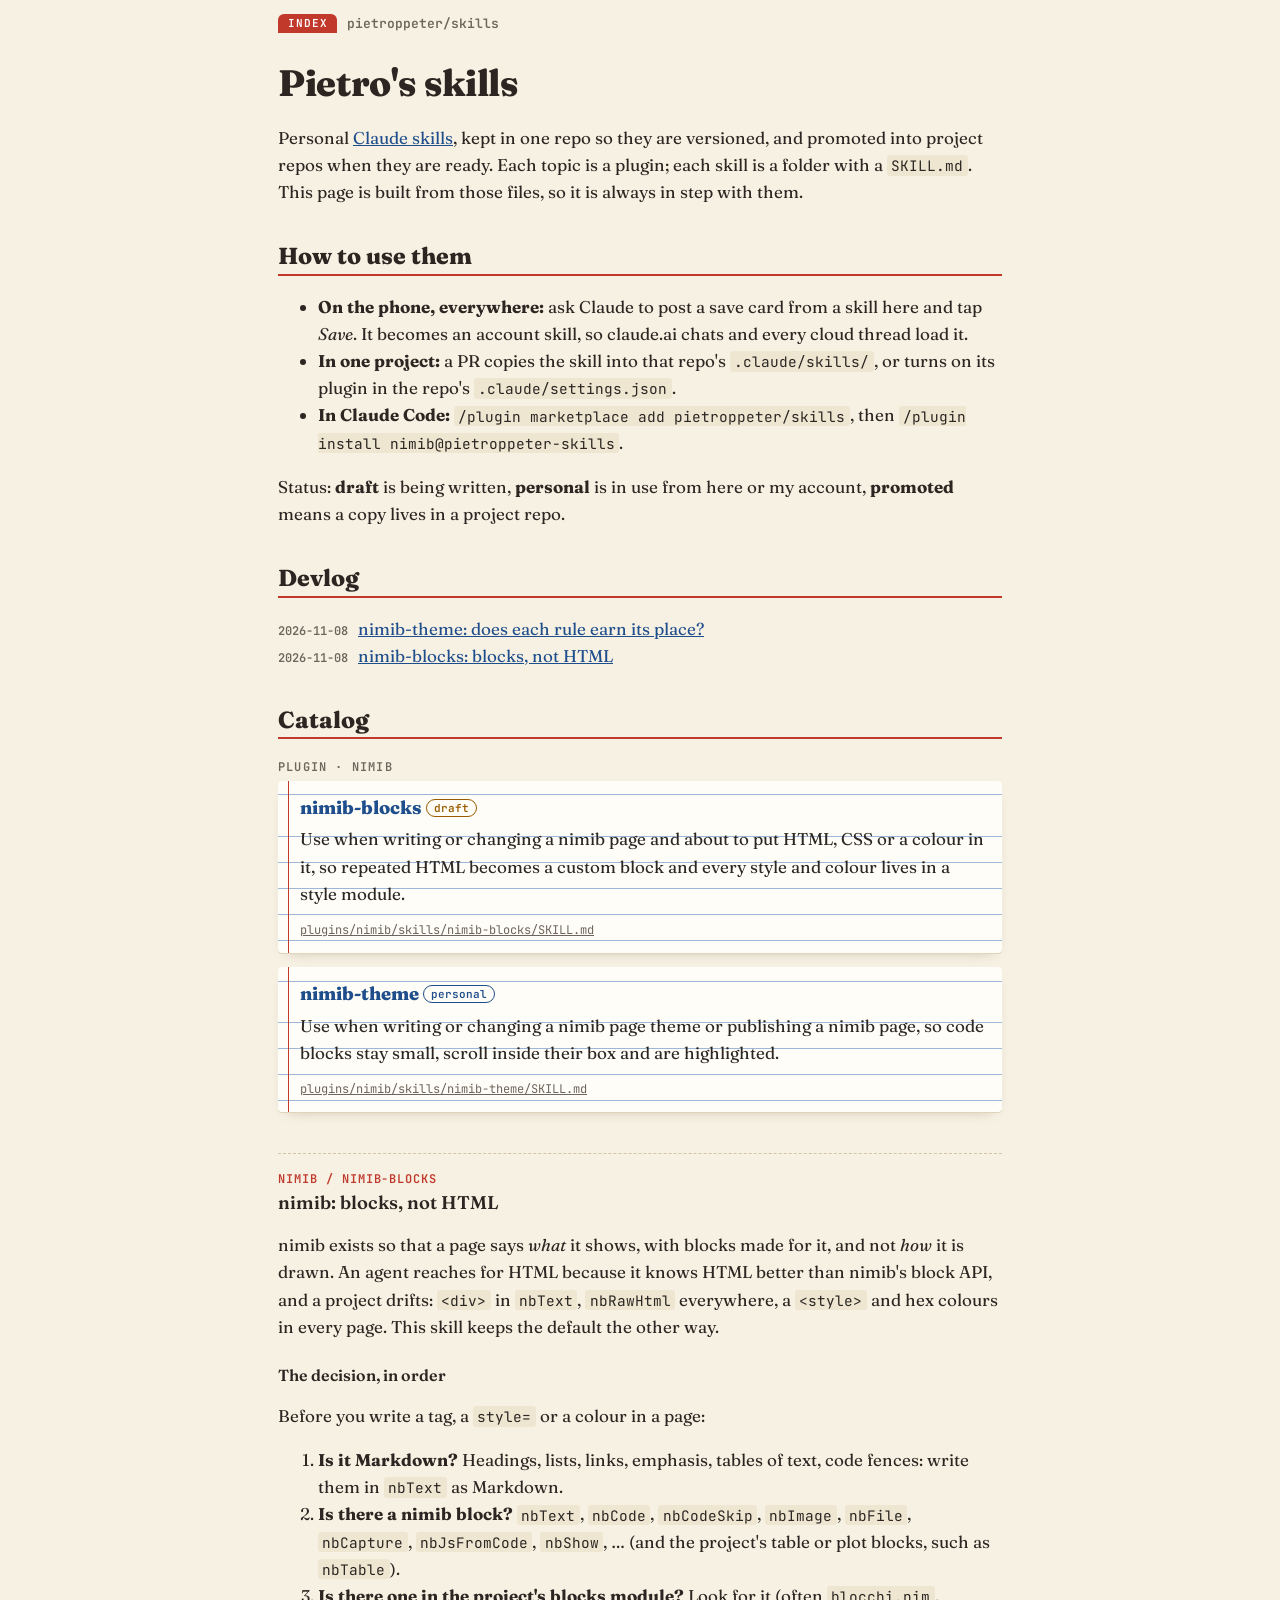
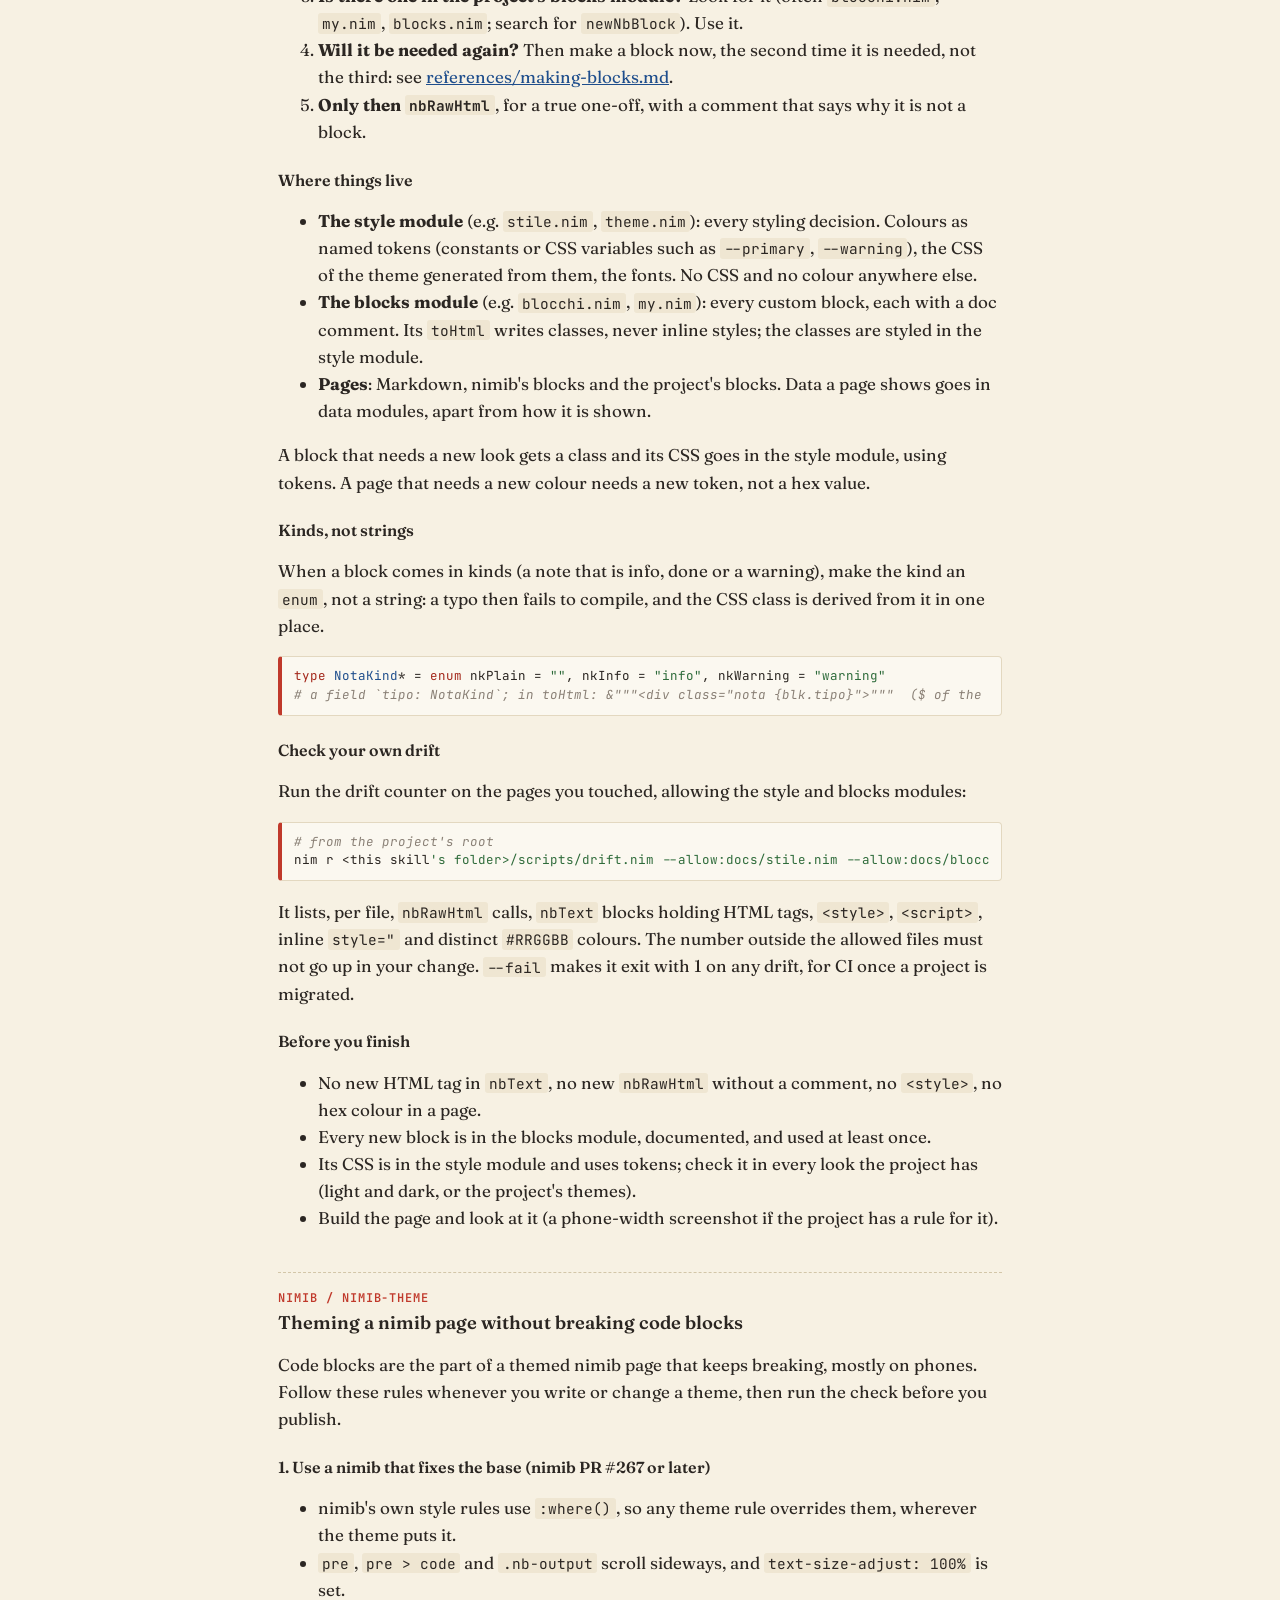
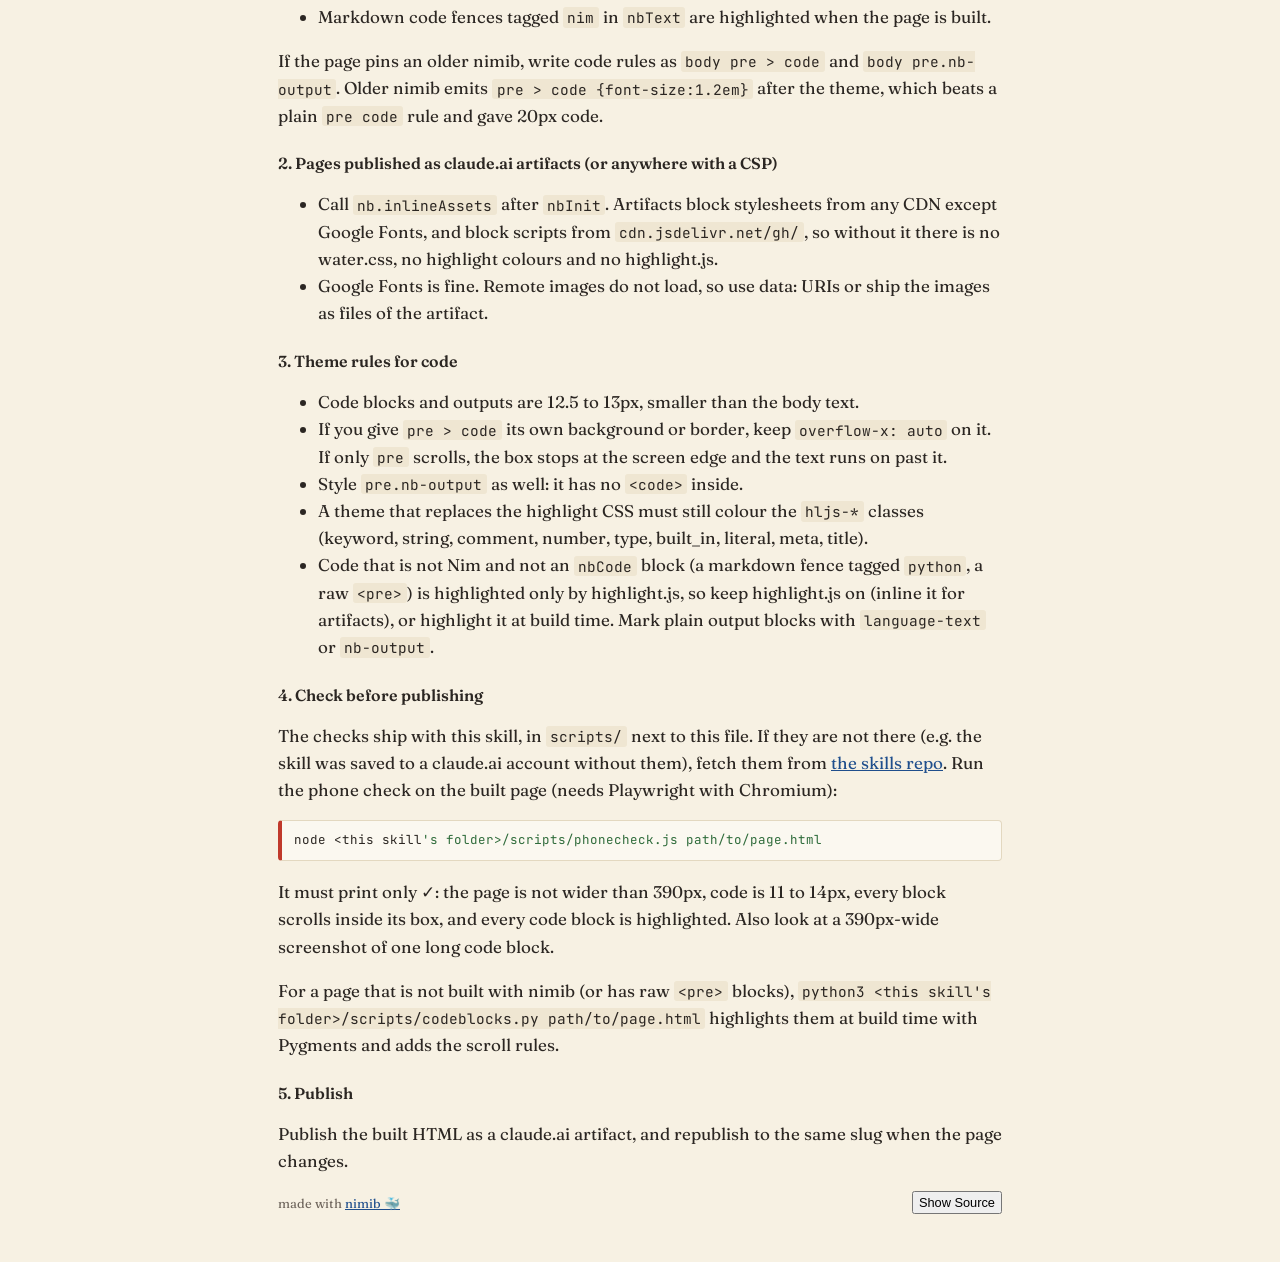
==== docs/index.html @ efc8492c "nimib-blocks: a draft skill in the nimib plugin, with its devlog post Blocks, not HTML: the decision" ====
<!DOCTYPE html>
<html lang="en-us">
<head>
  <title>Pietro's skills</title>
  <meta content="text/html; charset=utf-8" http-equiv="content-type">
  <meta content="width=device-width, initial-scale=1" name="viewport">
  <meta content="nimib 0.4.3" name="generator">
  <link rel="preconnect" href="https://fonts.googleapis.com">
<link rel="preconnect" href="https://fonts.gstatic.com" crossorigin>
<link href="https://fonts.googleapis.com/css2?family=Fraunces:opsz,wght@9..144,400;9..144,600;9..144,800&family=JetBrains+Mono:wght@400;600&display=swap" rel="stylesheet">
<style>/* "Index card" theme: cream paper, a red margin rule, blue ruled cards. */
:root { --paper:#f7f1e3; --ink:#2b2622; --muted:#6e655c; --rule:#c0392b; --blue:#9fb7d6; --card:#fffdf7; --accent:#1f4e8c; }
* { box-sizing: border-box; }
html { -webkit-text-size-adjust: 100%; text-size-adjust: 100%; }
body { margin: 0 auto; max-width: 760px; padding: 0 18px 48px; background: var(--paper); color: var(--ink);
  font: 17px/1.6 "Fraunces", Georgia, serif; font-optical-sizing: auto; }
a { color: var(--accent); }
h1, h2, h3, h4 { line-height: 1.2; margin: 1.6em 0 .5em; }
h1 { font-size: 2.3rem; font-weight: 800; margin-top: .6em; letter-spacing: -.01em; }
h2 { font-size: 1.45rem; font-weight: 800; border-bottom: 2px solid var(--rule); padding-bottom: .15em; }
h3 { font-size: 1.15rem; font-weight: 600; }
h4 { font-size: 1rem; font-weight: 600; }
.masthead { display: flex; align-items: center; gap: 10px; padding: 14px 0 6px; font: 600 13px "JetBrains Mono", monospace; }
.masthead a { color: var(--muted); text-decoration: none; }
.tab { background: var(--rule); color: #fff; padding: 2px 10px 3px; border-radius: 6px 6px 0 0; letter-spacing: .08em; text-transform: uppercase; font-size: 11px; }
code { font-family: "JetBrains Mono", ui-monospace, monospace; font-size: .85em; background: #efe6d2; padding: .05em .3em; border-radius: 3px; }
body pre { background: #fbf8f0; border: 1px solid #e3d8c0; border-left: 4px solid var(--rule); border-radius: 4px; padding: 10px 12px; overflow-x: auto; }
body pre > code, body pre.nb-output { font: 12.5px/1.5 "JetBrains Mono", ui-monospace, monospace; background: none; padding: 0; overflow-x: auto; display: block; white-space: pre; }
.hljs-comment, .hljs-quote { color: #8a8076; font-style: italic; }
.hljs-keyword, .hljs-selector-tag, .hljs-built_in { color: #a3271a; }
.hljs-string, .hljs-regexp { color: #2e6b3a; }
.hljs-number, .hljs-literal, .hljs-symbol { color: #9a5b00; }
.hljs-type, .hljs-title, .hljs-section { color: var(--accent); }
.hljs-meta, .hljs-attr, .hljs-attribute, .hljs-variable { color: #7a4f9a; }
.plugin { font: 600 12px "JetBrains Mono", monospace; text-transform: uppercase; letter-spacing: .1em; color: var(--muted); }
.cards { list-style: none; padding: 0; margin: 0; display: grid; gap: 14px; }
.card { background: var(--card); border-radius: 4px; padding: 12px 16px 12px 22px; box-shadow: 0 1px 0 #e0d4ba, 0 6px 14px -10px rgba(60,40,10,.4);
  background-image: linear-gradient(to right, transparent 10px, var(--rule) 10px, var(--rule) 11px, transparent 11px),
    repeating-linear-gradient(to bottom, transparent 0 25px, var(--blue) 25px 26px);
  background-position: 0 0, 0 30px; }
.card .name { font-weight: 800; font-size: 1.15rem; text-decoration: none; }
.card p { margin: .2em 0 .4em; }
.card .src { font: 12px "JetBrains Mono", monospace; color: var(--muted); word-break: break-all; }
.status { font: 600 11px "JetBrains Mono", monospace; padding: 1px 7px; border-radius: 10px; border: 1px solid; vertical-align: 2px; }
.status.draft { color: #9a5b00; } .status.personal { color: var(--accent); } .status.promoted { color: #2e6b3a; }
.skill { margin-top: 2.4em; }
.kicker { font: 600 12px "JetBrains Mono", monospace; color: var(--rule); text-transform: uppercase; letter-spacing: .08em; margin: 0; border-top: 1px dashed #d3c6a8; padding-top: 1.4em; }
.skill > h3:first-of-type, .kicker + h3 { margin-top: .3em; }
footer, .nb-footer { color: var(--muted); font-size: 13px; }
.shot { margin: 1em 0; } .shot img { width: 100%; max-width: 390px; display: block; margin: 0 auto; border: 1px solid #d9cfb8; border-radius: 6px; }
.shot figcaption { font-size: 13px; color: var(--muted); text-align: center; margin-top: 4px; }
table { border-collapse: collapse; width: 100%; font-size: 14px; display: block; overflow-x: auto; }
th, td { border-bottom: 1px solid #ddd1b6; padding: 6px 8px; text-align: left; vertical-align: top; }
.posts { list-style: none; padding: 0; } .posts time { font: 600 12px "JetBrains Mono", monospace; color: var(--muted); margin-right: 6px; }
</style>
  
  <style>
/* nimib's own rules use :where(), so they have zero specificity:
   any rule in a theme wins over them, wherever the theme puts it. */
:where(html) {
  -webkit-text-size-adjust: 100%;
  text-size-adjust: 100%;
}
:where(.nb-box) {
  display: flex;
  align-items: center;
  justify-content: space-between;
}
:where(.nb-small) {
  font-size: 0.8rem;
}
:where(button.nb-small) {
  float: right;
  padding: 2px;
  padding-right: 5px;
  padding-left: 5px;
}
:where(section#source) {
  display:none
}
/* code scrolls sideways inside its own box instead of spilling out of it */
:where(pre), :where(pre > code), :where(.nb-output) {
  overflow-x: auto;
}
:where(pre > code) {
  font-size: 1.2em;
}
:where(.nb-output) {
  line-height: 1.15;
}
:where(figure) {
  margin: 2rem 0;
}
:where(figcaption) {
  text-align: center;
}
</style>
  
    
<script>
/*!
  Highlight.js v11.7.0 (git: 82688fad18)
  (c) 2006-2022 undefined and other contributors
  License: BSD-3-Clause
 */
var hljs=function(){"use strict";var e={exports:{}};function t(e){
return e instanceof Map?e.clear=e.delete=e.set=()=>{
throw Error("map is read-only")}:e instanceof Set&&(e.add=e.clear=e.delete=()=>{
throw Error("set is read-only")
}),Object.freeze(e),Object.getOwnPropertyNames(e).forEach((n=>{var i=e[n]
;"object"!=typeof i||Object.isFrozen(i)||t(i)})),e}
e.exports=t,e.exports.default=t;class n{constructor(e){
void 0===e.data&&(e.data={}),this.data=e.data,this.isMatchIgnored=!1}
ignoreMatch(){this.isMatchIgnored=!0}}function i(e){
return e.replace(/&/g,"&amp;").replace(/</g,"&lt;").replace(/>/g,"&gt;").replace(/"/g,"&quot;").replace(/'/g,"&#x27;")
}function r(e,...t){const n=Object.create(null);for(const t in e)n[t]=e[t]
;return t.forEach((e=>{for(const t in e)n[t]=e[t]})),n}
const s=e=>!!e.scope||e.sublanguage&&e.language;class o{constructor(e,t){
this.buffer="",this.classPrefix=t.classPrefix,e.walk(this)}addText(e){
this.buffer+=i(e)}openNode(e){if(!s(e))return;let t=""
;t=e.sublanguage?"language-"+e.language:((e,{prefix:t})=>{if(e.includes(".")){
const n=e.split(".")
;return[`${t}${n.shift()}`,...n.map(((e,t)=>`${e}${"_".repeat(t+1)}`))].join(" ")
}return`${t}${e}`})(e.scope,{prefix:this.classPrefix}),this.span(t)}
closeNode(e){s(e)&&(this.buffer+="</span>")}value(){return this.buffer}span(e){
this.buffer+=`<span class="${e}">`}}const a=(e={})=>{const t={children:[]}
;return Object.assign(t,e),t};class c{constructor(){
this.rootNode=a(),this.stack=[this.rootNode]}get top(){
return this.stack[this.stack.length-1]}get root(){return this.rootNode}add(e){
this.top.children.push(e)}openNode(e){const t=a({scope:e})
;this.add(t),this.stack.push(t)}closeNode(){
if(this.stack.length>1)return this.stack.pop()}closeAllNodes(){
for(;this.closeNode(););}toJSON(){return JSON.stringify(this.rootNode,null,4)}
walk(e){return this.constructor._walk(e,this.rootNode)}static _walk(e,t){
return"string"==typeof t?e.addText(t):t.children&&(e.openNode(t),
t.children.forEach((t=>this._walk(e,t))),e.closeNode(t)),e}static _collapse(e){
"string"!=typeof e&&e.children&&(e.children.every((e=>"string"==typeof e))?e.children=[e.children.join("")]:e.children.forEach((e=>{
c._collapse(e)})))}}class l extends c{constructor(e){super(),this.options=e}
addKeyword(e,t){""!==e&&(this.openNode(t),this.addText(e),this.closeNode())}
addText(e){""!==e&&this.add(e)}addSublanguage(e,t){const n=e.root
;n.sublanguage=!0,n.language=t,this.add(n)}toHTML(){
return new o(this,this.options).value()}finalize(){return!0}}function g(e){
return e?"string"==typeof e?e:e.source:null}function d(e){return p("(?=",e,")")}
function u(e){return p("(?:",e,")*")}function h(e){return p("(?:",e,")?")}
function p(...e){return e.map((e=>g(e))).join("")}function f(...e){const t=(e=>{
const t=e[e.length-1]
;return"object"==typeof t&&t.constructor===Object?(e.splice(e.length-1,1),t):{}
})(e);return"("+(t.capture?"":"?:")+e.map((e=>g(e))).join("|")+")"}
function b(e){return RegExp(e.toString()+"|").exec("").length-1}
const m=/\[(?:[^\\\]]|\\.)*\]|\(\??|\\([1-9][0-9]*)|\\./
;function E(e,{joinWith:t}){let n=0;return e.map((e=>{n+=1;const t=n
;let i=g(e),r="";for(;i.length>0;){const e=m.exec(i);if(!e){r+=i;break}
r+=i.substring(0,e.index),
i=i.substring(e.index+e[0].length),"\\"===e[0][0]&&e[1]?r+="\\"+(Number(e[1])+t):(r+=e[0],
"("===e[0]&&n++)}return r})).map((e=>`(${e})`)).join(t)}
const x="[a-zA-Z]\\w*",w="[a-zA-Z_]\\w*",y="\\b\\d+(\\.\\d+)?",_="(-?)(\\b0[xX][a-fA-F0-9]+|(\\b\\d+(\\.\\d*)?|\\.\\d+)([eE][-+]?\\d+)?)",O="\\b(0b[01]+)",v={
begin:"\\\\[\\s\\S]",relevance:0},N={scope:"string",begin:"'",end:"'",
illegal:"\\n",contains:[v]},k={scope:"string",begin:'"',end:'"',illegal:"\\n",
contains:[v]},M=(e,t,n={})=>{const i=r({scope:"comment",begin:e,end:t,
contains:[]},n);i.contains.push({scope:"doctag",
begin:"[ ]*(?=(TODO|FIXME|NOTE|BUG|OPTIMIZE|HACK|XXX):)",
end:/(TODO|FIXME|NOTE|BUG|OPTIMIZE|HACK|XXX):/,excludeBegin:!0,relevance:0})
;const s=f("I","a","is","so","us","to","at","if","in","it","on",/[A-Za-z]+['](d|ve|re|ll|t|s|n)/,/[A-Za-z]+[-][a-z]+/,/[A-Za-z][a-z]{2,}/)
;return i.contains.push({begin:p(/[ ]+/,"(",s,/[.]?[:]?([.][ ]|[ ])/,"){3}")}),i
},S=M("//","$"),R=M("/\\*","\\*/"),j=M("#","$");var A=Object.freeze({
__proto__:null,MATCH_NOTHING_RE:/\b\B/,IDENT_RE:x,UNDERSCORE_IDENT_RE:w,
NUMBER_RE:y,C_NUMBER_RE:_,BINARY_NUMBER_RE:O,
RE_STARTERS_RE:"!|!=|!==|%|%=|&|&&|&=|\\*|\\*=|\\+|\\+=|,|-|-=|/=|/|:|;|<<|<<=|<=|<|===|==|=|>>>=|>>=|>=|>>>|>>|>|\\?|\\[|\\{|\\(|\\^|\\^=|\\||\\|=|\\|\\||~",
SHEBANG:(e={})=>{const t=/^#![ ]*\//
;return e.binary&&(e.begin=p(t,/.*\b/,e.binary,/\b.*/)),r({scope:"meta",begin:t,
end:/$/,relevance:0,"on:begin":(e,t)=>{0!==e.index&&t.ignoreMatch()}},e)},
BACKSLASH_ESCAPE:v,APOS_STRING_MODE:N,QUOTE_STRING_MODE:k,PHRASAL_WORDS_MODE:{
begin:/\b(a|an|the|are|I'm|isn't|don't|doesn't|won't|but|just|should|pretty|simply|enough|gonna|going|wtf|so|such|will|you|your|they|like|more)\b/
},COMMENT:M,C_LINE_COMMENT_MODE:S,C_BLOCK_COMMENT_MODE:R,HASH_COMMENT_MODE:j,
NUMBER_MODE:{scope:"number",begin:y,relevance:0},C_NUMBER_MODE:{scope:"number",
begin:_,relevance:0},BINARY_NUMBER_MODE:{scope:"number",begin:O,relevance:0},
REGEXP_MODE:{begin:/(?=\/[^/\n]*\/)/,contains:[{scope:"regexp",begin:/\//,
end:/\/[gimuy]*/,illegal:/\n/,contains:[v,{begin:/\[/,end:/\]/,relevance:0,
contains:[v]}]}]},TITLE_MODE:{scope:"title",begin:x,relevance:0},
UNDERSCORE_TITLE_MODE:{scope:"title",begin:w,relevance:0},METHOD_GUARD:{
begin:"\\.\\s*[a-zA-Z_]\\w*",relevance:0},END_SAME_AS_BEGIN:e=>Object.assign(e,{
"on:begin":(e,t)=>{t.data._beginMatch=e[1]},"on:end":(e,t)=>{
t.data._beginMatch!==e[1]&&t.ignoreMatch()}})});function I(e,t){
"."===e.input[e.index-1]&&t.ignoreMatch()}function T(e,t){
void 0!==e.className&&(e.scope=e.className,delete e.className)}function L(e,t){
t&&e.beginKeywords&&(e.begin="\\b("+e.beginKeywords.split(" ").join("|")+")(?!\\.)(?=\\b|\\s)",
e.__beforeBegin=I,e.keywords=e.keywords||e.beginKeywords,delete e.beginKeywords,
void 0===e.relevance&&(e.relevance=0))}function B(e,t){
Array.isArray(e.illegal)&&(e.illegal=f(...e.illegal))}function D(e,t){
if(e.match){
if(e.begin||e.end)throw Error("begin & end are not supported with match")
;e.begin=e.match,delete e.match}}function H(e,t){
void 0===e.relevance&&(e.relevance=1)}const P=(e,t)=>{if(!e.beforeMatch)return
;if(e.starts)throw Error("beforeMatch cannot be used with starts")
;const n=Object.assign({},e);Object.keys(e).forEach((t=>{delete e[t]
})),e.keywords=n.keywords,e.begin=p(n.beforeMatch,d(n.begin)),e.starts={
relevance:0,contains:[Object.assign(n,{endsParent:!0})]
},e.relevance=0,delete n.beforeMatch
},C=["of","and","for","in","not","or","if","then","parent","list","value"]
;function $(e,t,n="keyword"){const i=Object.create(null)
;return"string"==typeof e?r(n,e.split(" ")):Array.isArray(e)?r(n,e):Object.keys(e).forEach((n=>{
Object.assign(i,$(e[n],t,n))})),i;function r(e,n){
t&&(n=n.map((e=>e.toLowerCase()))),n.forEach((t=>{const n=t.split("|")
;i[n[0]]=[e,U(n[0],n[1])]}))}}function U(e,t){
return t?Number(t):(e=>C.includes(e.toLowerCase()))(e)?0:1}const z={},K=e=>{
console.error(e)},W=(e,...t)=>{console.log("WARN: "+e,...t)},X=(e,t)=>{
z[`${e}/${t}`]||(console.log(`Deprecated as of ${e}. ${t}`),z[`${e}/${t}`]=!0)
},G=Error();function Z(e,t,{key:n}){let i=0;const r=e[n],s={},o={}
;for(let e=1;e<=t.length;e++)o[e+i]=r[e],s[e+i]=!0,i+=b(t[e-1])
;e[n]=o,e[n]._emit=s,e[n]._multi=!0}function F(e){(e=>{
e.scope&&"object"==typeof e.scope&&null!==e.scope&&(e.beginScope=e.scope,
delete e.scope)})(e),"string"==typeof e.beginScope&&(e.beginScope={
_wrap:e.beginScope}),"string"==typeof e.endScope&&(e.endScope={_wrap:e.endScope
}),(e=>{if(Array.isArray(e.begin)){
if(e.skip||e.excludeBegin||e.returnBegin)throw K("skip, excludeBegin, returnBegin not compatible with beginScope: {}"),
G
;if("object"!=typeof e.beginScope||null===e.beginScope)throw K("beginScope must be object"),
G;Z(e,e.begin,{key:"beginScope"}),e.begin=E(e.begin,{joinWith:""})}})(e),(e=>{
if(Array.isArray(e.end)){
if(e.skip||e.excludeEnd||e.returnEnd)throw K("skip, excludeEnd, returnEnd not compatible with endScope: {}"),
G
;if("object"!=typeof e.endScope||null===e.endScope)throw K("endScope must be object"),
G;Z(e,e.end,{key:"endScope"}),e.end=E(e.end,{joinWith:""})}})(e)}function V(e){
function t(t,n){
return RegExp(g(t),"m"+(e.case_insensitive?"i":"")+(e.unicodeRegex?"u":"")+(n?"g":""))
}class n{constructor(){
this.matchIndexes={},this.regexes=[],this.matchAt=1,this.position=0}
addRule(e,t){
t.position=this.position++,this.matchIndexes[this.matchAt]=t,this.regexes.push([t,e]),
this.matchAt+=b(e)+1}compile(){0===this.regexes.length&&(this.exec=()=>null)
;const e=this.regexes.map((e=>e[1]));this.matcherRe=t(E(e,{joinWith:"|"
}),!0),this.lastIndex=0}exec(e){this.matcherRe.lastIndex=this.lastIndex
;const t=this.matcherRe.exec(e);if(!t)return null
;const n=t.findIndex(((e,t)=>t>0&&void 0!==e)),i=this.matchIndexes[n]
;return t.splice(0,n),Object.assign(t,i)}}class i{constructor(){
this.rules=[],this.multiRegexes=[],
this.count=0,this.lastIndex=0,this.regexIndex=0}getMatcher(e){
if(this.multiRegexes[e])return this.multiRegexes[e];const t=new n
;return this.rules.slice(e).forEach((([e,n])=>t.addRule(e,n))),
t.compile(),this.multiRegexes[e]=t,t}resumingScanAtSamePosition(){
return 0!==this.regexIndex}considerAll(){this.regexIndex=0}addRule(e,t){
this.rules.push([e,t]),"begin"===t.type&&this.count++}exec(e){
const t=this.getMatcher(this.regexIndex);t.lastIndex=this.lastIndex
;let n=t.exec(e)
;if(this.resumingScanAtSamePosition())if(n&&n.index===this.lastIndex);else{
const t=this.getMatcher(0);t.lastIndex=this.lastIndex+1,n=t.exec(e)}
return n&&(this.regexIndex+=n.position+1,
this.regexIndex===this.count&&this.considerAll()),n}}
if(e.compilerExtensions||(e.compilerExtensions=[]),
e.contains&&e.contains.includes("self"))throw Error("ERR: contains `self` is not supported at the top-level of a language.  See documentation.")
;return e.classNameAliases=r(e.classNameAliases||{}),function n(s,o){const a=s
;if(s.isCompiled)return a
;[T,D,F,P].forEach((e=>e(s,o))),e.compilerExtensions.forEach((e=>e(s,o))),
s.__beforeBegin=null,[L,B,H].forEach((e=>e(s,o))),s.isCompiled=!0;let c=null
;return"object"==typeof s.keywords&&s.keywords.$pattern&&(s.keywords=Object.assign({},s.keywords),
c=s.keywords.$pattern,
delete s.keywords.$pattern),c=c||/\w+/,s.keywords&&(s.keywords=$(s.keywords,e.case_insensitive)),
a.keywordPatternRe=t(c,!0),
o&&(s.begin||(s.begin=/\B|\b/),a.beginRe=t(a.begin),s.end||s.endsWithParent||(s.end=/\B|\b/),
s.end&&(a.endRe=t(a.end)),
a.terminatorEnd=g(a.end)||"",s.endsWithParent&&o.terminatorEnd&&(a.terminatorEnd+=(s.end?"|":"")+o.terminatorEnd)),
s.illegal&&(a.illegalRe=t(s.illegal)),
s.contains||(s.contains=[]),s.contains=[].concat(...s.contains.map((e=>(e=>(e.variants&&!e.cachedVariants&&(e.cachedVariants=e.variants.map((t=>r(e,{
variants:null},t)))),e.cachedVariants?e.cachedVariants:q(e)?r(e,{
starts:e.starts?r(e.starts):null
}):Object.isFrozen(e)?r(e):e))("self"===e?s:e)))),s.contains.forEach((e=>{n(e,a)
})),s.starts&&n(s.starts,o),a.matcher=(e=>{const t=new i
;return e.contains.forEach((e=>t.addRule(e.begin,{rule:e,type:"begin"
}))),e.terminatorEnd&&t.addRule(e.terminatorEnd,{type:"end"
}),e.illegal&&t.addRule(e.illegal,{type:"illegal"}),t})(a),a}(e)}function q(e){
return!!e&&(e.endsWithParent||q(e.starts))}class J extends Error{
constructor(e,t){super(e),this.name="HTMLInjectionError",this.html=t}}
const Y=i,Q=r,ee=Symbol("nomatch");var te=(t=>{
const i=Object.create(null),r=Object.create(null),s=[];let o=!0
;const a="Could not find the language '{}', did you forget to load/include a language module?",c={
disableAutodetect:!0,name:"Plain text",contains:[]};let g={
ignoreUnescapedHTML:!1,throwUnescapedHTML:!1,noHighlightRe:/^(no-?highlight)$/i,
languageDetectRe:/\blang(?:uage)?-([\w-]+)\b/i,classPrefix:"hljs-",
cssSelector:"pre code",languages:null,__emitter:l};function b(e){
return g.noHighlightRe.test(e)}function m(e,t,n){let i="",r=""
;"object"==typeof t?(i=e,
n=t.ignoreIllegals,r=t.language):(X("10.7.0","highlight(lang, code, ...args) has been deprecated."),
X("10.7.0","Please use highlight(code, options) instead.\nhttps://github.com/highlightjs/highlight.js/issues/2277"),
r=e,i=t),void 0===n&&(n=!0);const s={code:i,language:r};k("before:highlight",s)
;const o=s.result?s.result:E(s.language,s.code,n)
;return o.code=s.code,k("after:highlight",o),o}function E(e,t,r,s){
const c=Object.create(null);function l(){if(!N.keywords)return void M.addText(S)
;let e=0;N.keywordPatternRe.lastIndex=0;let t=N.keywordPatternRe.exec(S),n=""
;for(;t;){n+=S.substring(e,t.index)
;const r=y.case_insensitive?t[0].toLowerCase():t[0],s=(i=r,N.keywords[i]);if(s){
const[e,i]=s
;if(M.addText(n),n="",c[r]=(c[r]||0)+1,c[r]<=7&&(R+=i),e.startsWith("_"))n+=t[0];else{
const n=y.classNameAliases[e]||e;M.addKeyword(t[0],n)}}else n+=t[0]
;e=N.keywordPatternRe.lastIndex,t=N.keywordPatternRe.exec(S)}var i
;n+=S.substring(e),M.addText(n)}function d(){null!=N.subLanguage?(()=>{
if(""===S)return;let e=null;if("string"==typeof N.subLanguage){
if(!i[N.subLanguage])return void M.addText(S)
;e=E(N.subLanguage,S,!0,k[N.subLanguage]),k[N.subLanguage]=e._top
}else e=x(S,N.subLanguage.length?N.subLanguage:null)
;N.relevance>0&&(R+=e.relevance),M.addSublanguage(e._emitter,e.language)
})():l(),S=""}function u(e,t){let n=1;const i=t.length-1;for(;n<=i;){
if(!e._emit[n]){n++;continue}const i=y.classNameAliases[e[n]]||e[n],r=t[n]
;i?M.addKeyword(r,i):(S=r,l(),S=""),n++}}function h(e,t){
return e.scope&&"string"==typeof e.scope&&M.openNode(y.classNameAliases[e.scope]||e.scope),
e.beginScope&&(e.beginScope._wrap?(M.addKeyword(S,y.classNameAliases[e.beginScope._wrap]||e.beginScope._wrap),
S=""):e.beginScope._multi&&(u(e.beginScope,t),S="")),N=Object.create(e,{parent:{
value:N}}),N}function p(e,t,i){let r=((e,t)=>{const n=e&&e.exec(t)
;return n&&0===n.index})(e.endRe,i);if(r){if(e["on:end"]){const i=new n(e)
;e["on:end"](t,i),i.isMatchIgnored&&(r=!1)}if(r){
for(;e.endsParent&&e.parent;)e=e.parent;return e}}
if(e.endsWithParent)return p(e.parent,t,i)}function f(e){
return 0===N.matcher.regexIndex?(S+=e[0],1):(I=!0,0)}function b(e){
const n=e[0],i=t.substring(e.index),r=p(N,e,i);if(!r)return ee;const s=N
;N.endScope&&N.endScope._wrap?(d(),
M.addKeyword(n,N.endScope._wrap)):N.endScope&&N.endScope._multi?(d(),
u(N.endScope,e)):s.skip?S+=n:(s.returnEnd||s.excludeEnd||(S+=n),
d(),s.excludeEnd&&(S=n));do{
N.scope&&M.closeNode(),N.skip||N.subLanguage||(R+=N.relevance),N=N.parent
}while(N!==r.parent);return r.starts&&h(r.starts,e),s.returnEnd?0:n.length}
let m={};function w(i,s){const a=s&&s[0];if(S+=i,null==a)return d(),0
;if("begin"===m.type&&"end"===s.type&&m.index===s.index&&""===a){
if(S+=t.slice(s.index,s.index+1),!o){const t=Error(`0 width match regex (${e})`)
;throw t.languageName=e,t.badRule=m.rule,t}return 1}
if(m=s,"begin"===s.type)return(e=>{
const t=e[0],i=e.rule,r=new n(i),s=[i.__beforeBegin,i["on:begin"]]
;for(const n of s)if(n&&(n(e,r),r.isMatchIgnored))return f(t)
;return i.skip?S+=t:(i.excludeBegin&&(S+=t),
d(),i.returnBegin||i.excludeBegin||(S=t)),h(i,e),i.returnBegin?0:t.length})(s)
;if("illegal"===s.type&&!r){
const e=Error('Illegal lexeme "'+a+'" for mode "'+(N.scope||"<unnamed>")+'"')
;throw e.mode=N,e}if("end"===s.type){const e=b(s);if(e!==ee)return e}
if("illegal"===s.type&&""===a)return 1
;if(A>1e5&&A>3*s.index)throw Error("potential infinite loop, way more iterations than matches")
;return S+=a,a.length}const y=O(e)
;if(!y)throw K(a.replace("{}",e)),Error('Unknown language: "'+e+'"')
;const _=V(y);let v="",N=s||_;const k={},M=new g.__emitter(g);(()=>{const e=[]
;for(let t=N;t!==y;t=t.parent)t.scope&&e.unshift(t.scope)
;e.forEach((e=>M.openNode(e)))})();let S="",R=0,j=0,A=0,I=!1;try{
for(N.matcher.considerAll();;){
A++,I?I=!1:N.matcher.considerAll(),N.matcher.lastIndex=j
;const e=N.matcher.exec(t);if(!e)break;const n=w(t.substring(j,e.index),e)
;j=e.index+n}
return w(t.substring(j)),M.closeAllNodes(),M.finalize(),v=M.toHTML(),{
language:e,value:v,relevance:R,illegal:!1,_emitter:M,_top:N}}catch(n){
if(n.message&&n.message.includes("Illegal"))return{language:e,value:Y(t),
illegal:!0,relevance:0,_illegalBy:{message:n.message,index:j,
context:t.slice(j-100,j+100),mode:n.mode,resultSoFar:v},_emitter:M};if(o)return{
language:e,value:Y(t),illegal:!1,relevance:0,errorRaised:n,_emitter:M,_top:N}
;throw n}}function x(e,t){t=t||g.languages||Object.keys(i);const n=(e=>{
const t={value:Y(e),illegal:!1,relevance:0,_top:c,_emitter:new g.__emitter(g)}
;return t._emitter.addText(e),t})(e),r=t.filter(O).filter(N).map((t=>E(t,e,!1)))
;r.unshift(n);const s=r.sort(((e,t)=>{
if(e.relevance!==t.relevance)return t.relevance-e.relevance
;if(e.language&&t.language){if(O(e.language).supersetOf===t.language)return 1
;if(O(t.language).supersetOf===e.language)return-1}return 0})),[o,a]=s,l=o
;return l.secondBest=a,l}function w(e){let t=null;const n=(e=>{
let t=e.className+" ";t+=e.parentNode?e.parentNode.className:""
;const n=g.languageDetectRe.exec(t);if(n){const t=O(n[1])
;return t||(W(a.replace("{}",n[1])),
W("Falling back to no-highlight mode for this block.",e)),t?n[1]:"no-highlight"}
return t.split(/\s+/).find((e=>b(e)||O(e)))})(e);if(b(n))return
;if(k("before:highlightElement",{el:e,language:n
}),e.children.length>0&&(g.ignoreUnescapedHTML||(console.warn("One of your code blocks includes unescaped HTML. This is a potentially serious security risk."),
console.warn("https://github.com/highlightjs/highlight.js/wiki/security"),
console.warn("The element with unescaped HTML:"),
console.warn(e)),g.throwUnescapedHTML))throw new J("One of your code blocks includes unescaped HTML.",e.innerHTML)
;t=e;const i=t.textContent,s=n?m(i,{language:n,ignoreIllegals:!0}):x(i)
;e.innerHTML=s.value,((e,t,n)=>{const i=t&&r[t]||n
;e.classList.add("hljs"),e.classList.add("language-"+i)
})(e,n,s.language),e.result={language:s.language,re:s.relevance,
relevance:s.relevance},s.secondBest&&(e.secondBest={
language:s.secondBest.language,relevance:s.secondBest.relevance
}),k("after:highlightElement",{el:e,result:s,text:i})}let y=!1;function _(){
"loading"!==document.readyState?document.querySelectorAll(g.cssSelector).forEach(w):y=!0
}function O(e){return e=(e||"").toLowerCase(),i[e]||i[r[e]]}
function v(e,{languageName:t}){"string"==typeof e&&(e=[e]),e.forEach((e=>{
r[e.toLowerCase()]=t}))}function N(e){const t=O(e)
;return t&&!t.disableAutodetect}function k(e,t){const n=e;s.forEach((e=>{
e[n]&&e[n](t)}))}
"undefined"!=typeof window&&window.addEventListener&&window.addEventListener("DOMContentLoaded",(()=>{
y&&_()}),!1),Object.assign(t,{highlight:m,highlightAuto:x,highlightAll:_,
highlightElement:w,
highlightBlock:e=>(X("10.7.0","highlightBlock will be removed entirely in v12.0"),
X("10.7.0","Please use highlightElement now."),w(e)),configure:e=>{g=Q(g,e)},
initHighlighting:()=>{
_(),X("10.6.0","initHighlighting() deprecated.  Use highlightAll() now.")},
initHighlightingOnLoad:()=>{
_(),X("10.6.0","initHighlightingOnLoad() deprecated.  Use highlightAll() now.")
},registerLanguage:(e,n)=>{let r=null;try{r=n(t)}catch(t){
if(K("Language definition for '{}' could not be registered.".replace("{}",e)),
!o)throw t;K(t),r=c}
r.name||(r.name=e),i[e]=r,r.rawDefinition=n.bind(null,t),r.aliases&&v(r.aliases,{
languageName:e})},unregisterLanguage:e=>{delete i[e]
;for(const t of Object.keys(r))r[t]===e&&delete r[t]},
listLanguages:()=>Object.keys(i),getLanguage:O,registerAliases:v,
autoDetection:N,inherit:Q,addPlugin:e=>{(e=>{
e["before:highlightBlock"]&&!e["before:highlightElement"]&&(e["before:highlightElement"]=t=>{
e["before:highlightBlock"](Object.assign({block:t.el},t))
}),e["after:highlightBlock"]&&!e["after:highlightElement"]&&(e["after:highlightElement"]=t=>{
e["after:highlightBlock"](Object.assign({block:t.el},t))})})(e),s.push(e)}
}),t.debugMode=()=>{o=!1},t.safeMode=()=>{o=!0
},t.versionString="11.7.0",t.regex={concat:p,lookahead:d,either:f,optional:h,
anyNumberOfTimes:u};for(const t in A)"object"==typeof A[t]&&e.exports(A[t])
;return Object.assign(t,A),t})({});return te}()
;"object"==typeof exports&&"undefined"!=typeof module&&(module.exports=hljs);/*! `scss` grammar compiled for Highlight.js 11.7.0 */
(()=>{var e=(()=>{"use strict"
;const e=["a","abbr","address","article","aside","audio","b","blockquote","body","button","canvas","caption","cite","code","dd","del","details","dfn","div","dl","dt","em","fieldset","figcaption","figure","footer","form","h1","h2","h3","h4","h5","h6","header","hgroup","html","i","iframe","img","input","ins","kbd","label","legend","li","main","mark","menu","nav","object","ol","p","q","quote","samp","section","span","strong","summary","sup","table","tbody","td","textarea","tfoot","th","thead","time","tr","ul","var","video"],r=["any-hover","any-pointer","aspect-ratio","color","color-gamut","color-index","device-aspect-ratio","device-height","device-width","display-mode","forced-colors","grid","height","hover","inverted-colors","monochrome","orientation","overflow-block","overflow-inline","pointer","prefers-color-scheme","prefers-contrast","prefers-reduced-motion","prefers-reduced-transparency","resolution","scan","scripting","update","width","min-width","max-width","min-height","max-height"],i=["active","any-link","blank","checked","current","default","defined","dir","disabled","drop","empty","enabled","first","first-child","first-of-type","fullscreen","future","focus","focus-visible","focus-within","has","host","host-context","hover","indeterminate","in-range","invalid","is","lang","last-child","last-of-type","left","link","local-link","not","nth-child","nth-col","nth-last-child","nth-last-col","nth-last-of-type","nth-of-type","only-child","only-of-type","optional","out-of-range","past","placeholder-shown","read-only","read-write","required","right","root","scope","target","target-within","user-invalid","valid","visited","where"],t=["after","backdrop","before","cue","cue-region","first-letter","first-line","grammar-error","marker","part","placeholder","selection","slotted","spelling-error"],o=["align-content","align-items","align-self","all","animation","animation-delay","animation-direction","animation-duration","animation-fill-mode","animation-iteration-count","animation-name","animation-play-state","animation-timing-function","backface-visibility","background","background-attachment","background-blend-mode","background-clip","background-color","background-image","background-origin","background-position","background-repeat","background-size","block-size","border","border-block","border-block-color","border-block-end","border-block-end-color","border-block-end-style","border-block-end-width","border-block-start","border-block-start-color","border-block-start-style","border-block-start-width","border-block-style","border-block-width","border-bottom","border-bottom-color","border-bottom-left-radius","border-bottom-right-radius","border-bottom-style","border-bottom-width","border-collapse","border-color","border-image","border-image-outset","border-image-repeat","border-image-slice","border-image-source","border-image-width","border-inline","border-inline-color","border-inline-end","border-inline-end-color","border-inline-end-style","border-inline-end-width","border-inline-start","border-inline-start-color","border-inline-start-style","border-inline-start-width","border-inline-style","border-inline-width","border-left","border-left-color","border-left-style","border-left-width","border-radius","border-right","border-right-color","border-right-style","border-right-width","border-spacing","border-style","border-top","border-top-color","border-top-left-radius","border-top-right-radius","border-top-style","border-top-width","border-width","bottom","box-decoration-break","box-shadow","box-sizing","break-after","break-before","break-inside","caption-side","caret-color","clear","clip","clip-path","clip-rule","color","column-count","column-fill","column-gap","column-rule","column-rule-color","column-rule-style","column-rule-width","column-span","column-width","columns","contain","content","content-visibility","counter-increment","counter-reset","cue","cue-after","cue-before","cursor","direction","display","empty-cells","filter","flex","flex-basis","flex-direction","flex-flow","flex-grow","flex-shrink","flex-wrap","float","flow","font","font-display","font-family","font-feature-settings","font-kerning","font-language-override","font-size","font-size-adjust","font-smoothing","font-stretch","font-style","font-synthesis","font-variant","font-variant-caps","font-variant-east-asian","font-variant-ligatures","font-variant-numeric","font-variant-position","font-variation-settings","font-weight","gap","glyph-orientation-vertical","grid","grid-area","grid-auto-columns","grid-auto-flow","grid-auto-rows","grid-column","grid-column-end","grid-column-start","grid-gap","grid-row","grid-row-end","grid-row-start","grid-template","grid-template-areas","grid-template-columns","grid-template-rows","hanging-punctuation","height","hyphens","icon","image-orientation","image-rendering","image-resolution","ime-mode","inline-size","isolation","justify-content","left","letter-spacing","line-break","line-height","list-style","list-style-image","list-style-position","list-style-type","margin","margin-block","margin-block-end","margin-block-start","margin-bottom","margin-inline","margin-inline-end","margin-inline-start","margin-left","margin-right","margin-top","marks","mask","mask-border","mask-border-mode","mask-border-outset","mask-border-repeat","mask-border-slice","mask-border-source","mask-border-width","mask-clip","mask-composite","mask-image","mask-mode","mask-origin","mask-position","mask-repeat","mask-size","mask-type","max-block-size","max-height","max-inline-size","max-width","min-block-size","min-height","min-inline-size","min-width","mix-blend-mode","nav-down","nav-index","nav-left","nav-right","nav-up","none","normal","object-fit","object-position","opacity","order","orphans","outline","outline-color","outline-offset","outline-style","outline-width","overflow","overflow-wrap","overflow-x","overflow-y","padding","padding-block","padding-block-end","padding-block-start","padding-bottom","padding-inline","padding-inline-end","padding-inline-start","padding-left","padding-right","padding-top","page-break-after","page-break-before","page-break-inside","pause","pause-after","pause-before","perspective","perspective-origin","pointer-events","position","quotes","resize","rest","rest-after","rest-before","right","row-gap","scroll-margin","scroll-margin-block","scroll-margin-block-end","scroll-margin-block-start","scroll-margin-bottom","scroll-margin-inline","scroll-margin-inline-end","scroll-margin-inline-start","scroll-margin-left","scroll-margin-right","scroll-margin-top","scroll-padding","scroll-padding-block","scroll-padding-block-end","scroll-padding-block-start","scroll-padding-bottom","scroll-padding-inline","scroll-padding-inline-end","scroll-padding-inline-start","scroll-padding-left","scroll-padding-right","scroll-padding-top","scroll-snap-align","scroll-snap-stop","scroll-snap-type","scrollbar-color","scrollbar-gutter","scrollbar-width","shape-image-threshold","shape-margin","shape-outside","speak","speak-as","src","tab-size","table-layout","text-align","text-align-all","text-align-last","text-combine-upright","text-decoration","text-decoration-color","text-decoration-line","text-decoration-style","text-emphasis","text-emphasis-color","text-emphasis-position","text-emphasis-style","text-indent","text-justify","text-orientation","text-overflow","text-rendering","text-shadow","text-transform","text-underline-position","top","transform","transform-box","transform-origin","transform-style","transition","transition-delay","transition-duration","transition-property","transition-timing-function","unicode-bidi","vertical-align","visibility","voice-balance","voice-duration","voice-family","voice-pitch","voice-range","voice-rate","voice-stress","voice-volume","white-space","widows","width","will-change","word-break","word-spacing","word-wrap","writing-mode","z-index"].reverse()
;return n=>{const a=(e=>({IMPORTANT:{scope:"meta",begin:"!important"},
BLOCK_COMMENT:e.C_BLOCK_COMMENT_MODE,HEXCOLOR:{scope:"number",
begin:/#(([0-9a-fA-F]{3,4})|(([0-9a-fA-F]{2}){3,4}))\b/},FUNCTION_DISPATCH:{
className:"built_in",begin:/[\w-]+(?=\()/},ATTRIBUTE_SELECTOR_MODE:{
scope:"selector-attr",begin:/\[/,end:/\]/,illegal:"$",
contains:[e.APOS_STRING_MODE,e.QUOTE_STRING_MODE]},CSS_NUMBER_MODE:{
scope:"number",
begin:e.NUMBER_RE+"(%|em|ex|ch|rem|vw|vh|vmin|vmax|cm|mm|in|pt|pc|px|deg|grad|rad|turn|s|ms|Hz|kHz|dpi|dpcm|dppx)?",
relevance:0},CSS_VARIABLE:{className:"attr",begin:/--[A-Za-z][A-Za-z0-9_-]*/}
}))(n),l=t,s=i,d="@[a-z-]+",c={className:"variable",
begin:"(\\$[a-zA-Z-][a-zA-Z0-9_-]*)\\b",relevance:0};return{name:"SCSS",
case_insensitive:!0,illegal:"[=/|']",
contains:[n.C_LINE_COMMENT_MODE,n.C_BLOCK_COMMENT_MODE,a.CSS_NUMBER_MODE,{
className:"selector-id",begin:"#[A-Za-z0-9_-]+",relevance:0},{
className:"selector-class",begin:"\\.[A-Za-z0-9_-]+",relevance:0
},a.ATTRIBUTE_SELECTOR_MODE,{className:"selector-tag",
begin:"\\b("+e.join("|")+")\\b",relevance:0},{className:"selector-pseudo",
begin:":("+s.join("|")+")"},{className:"selector-pseudo",
begin:":(:)?("+l.join("|")+")"},c,{begin:/\(/,end:/\)/,
contains:[a.CSS_NUMBER_MODE]},a.CSS_VARIABLE,{className:"attribute",
begin:"\\b("+o.join("|")+")\\b"},{
begin:"\\b(whitespace|wait|w-resize|visible|vertical-text|vertical-ideographic|uppercase|upper-roman|upper-alpha|underline|transparent|top|thin|thick|text|text-top|text-bottom|tb-rl|table-header-group|table-footer-group|sw-resize|super|strict|static|square|solid|small-caps|separate|se-resize|scroll|s-resize|rtl|row-resize|ridge|right|repeat|repeat-y|repeat-x|relative|progress|pointer|overline|outside|outset|oblique|nowrap|not-allowed|normal|none|nw-resize|no-repeat|no-drop|newspaper|ne-resize|n-resize|move|middle|medium|ltr|lr-tb|lowercase|lower-roman|lower-alpha|loose|list-item|line|line-through|line-edge|lighter|left|keep-all|justify|italic|inter-word|inter-ideograph|inside|inset|inline|inline-block|inherit|inactive|ideograph-space|ideograph-parenthesis|ideograph-numeric|ideograph-alpha|horizontal|hidden|help|hand|groove|fixed|ellipsis|e-resize|double|dotted|distribute|distribute-space|distribute-letter|distribute-all-lines|disc|disabled|default|decimal|dashed|crosshair|collapse|col-resize|circle|char|center|capitalize|break-word|break-all|bottom|both|bolder|bold|block|bidi-override|below|baseline|auto|always|all-scroll|absolute|table|table-cell)\\b"
},{begin:/:/,end:/[;}{]/,relevance:0,
contains:[a.BLOCK_COMMENT,c,a.HEXCOLOR,a.CSS_NUMBER_MODE,n.QUOTE_STRING_MODE,n.APOS_STRING_MODE,a.IMPORTANT,a.FUNCTION_DISPATCH]
},{begin:"@(page|font-face)",keywords:{$pattern:d,keyword:"@page @font-face"}},{
begin:"@",end:"[{;]",returnBegin:!0,keywords:{$pattern:/[a-z-]+/,
keyword:"and or not only",attribute:r.join(" ")},contains:[{begin:d,
className:"keyword"},{begin:/[a-z-]+(?=:)/,className:"attribute"
},c,n.QUOTE_STRING_MODE,n.APOS_STRING_MODE,a.HEXCOLOR,a.CSS_NUMBER_MODE]
},a.FUNCTION_DISPATCH]}}})();hljs.registerLanguage("scss",e)})();/*! `vbnet` grammar compiled for Highlight.js 11.7.0 */
(()=>{var e=(()=>{"use strict";return e=>{
const n=e.regex,t=/\d{1,2}\/\d{1,2}\/\d{4}/,a=/\d{4}-\d{1,2}-\d{1,2}/,i=/(\d|1[012])(:\d+){0,2} *(AM|PM)/,s=/\d{1,2}(:\d{1,2}){1,2}/,r={
className:"literal",variants:[{begin:n.concat(/# */,n.either(a,t),/ *#/)},{
begin:n.concat(/# */,s,/ *#/)},{begin:n.concat(/# */,i,/ *#/)},{
begin:n.concat(/# */,n.either(a,t),/ +/,n.either(i,s),/ *#/)}]
},l=e.COMMENT(/'''/,/$/,{contains:[{className:"doctag",begin:/<\/?/,end:/>/}]
}),o=e.COMMENT(null,/$/,{variants:[{begin:/'/},{begin:/([\t ]|^)REM(?=\s)/}]})
;return{name:"Visual Basic .NET",aliases:["vb"],case_insensitive:!0,
classNameAliases:{label:"symbol"},keywords:{
keyword:"addhandler alias aggregate ansi as async assembly auto binary by byref byval call case catch class compare const continue custom declare default delegate dim distinct do each equals else elseif end enum erase error event exit explicit finally for friend from function get global goto group handles if implements imports in inherits interface into iterator join key let lib loop me mid module mustinherit mustoverride mybase myclass namespace narrowing new next notinheritable notoverridable of off on operator option optional order overloads overridable overrides paramarray partial preserve private property protected public raiseevent readonly redim removehandler resume return select set shadows shared skip static step stop structure strict sub synclock take text then throw to try unicode until using when where while widening with withevents writeonly yield",
built_in:"addressof and andalso await directcast gettype getxmlnamespace is isfalse isnot istrue like mod nameof new not or orelse trycast typeof xor cbool cbyte cchar cdate cdbl cdec cint clng cobj csbyte cshort csng cstr cuint culng cushort",
type:"boolean byte char date decimal double integer long object sbyte short single string uinteger ulong ushort",
literal:"true false nothing"},
illegal:"//|\\{|\\}|endif|gosub|variant|wend|^\\$ ",contains:[{
className:"string",begin:/"(""|[^/n])"C\b/},{className:"string",begin:/"/,
end:/"/,illegal:/\n/,contains:[{begin:/""/}]},r,{className:"number",relevance:0,
variants:[{begin:/\b\d[\d_]*((\.[\d_]+(E[+-]?[\d_]+)?)|(E[+-]?[\d_]+))[RFD@!#]?/
},{begin:/\b\d[\d_]*((U?[SIL])|[%&])?/},{begin:/&H[\dA-F_]+((U?[SIL])|[%&])?/},{
begin:/&O[0-7_]+((U?[SIL])|[%&])?/},{begin:/&B[01_]+((U?[SIL])|[%&])?/}]},{
className:"label",begin:/^\w+:/},l,o,{className:"meta",
begin:/[\t ]*#(const|disable|else|elseif|enable|end|externalsource|if|region)\b/,
end:/$/,keywords:{
keyword:"const disable else elseif enable end externalsource if region then"},
contains:[o]}]}}})();hljs.registerLanguage("vbnet",e)})();/*! `rust` grammar compiled for Highlight.js 11.7.0 */
(()=>{var e=(()=>{"use strict";return e=>{const t=e.regex,a={
className:"title.function.invoke",relevance:0,
begin:t.concat(/\b/,/(?!let\b)/,e.IDENT_RE,t.lookahead(/\s*\(/))
},n="([ui](8|16|32|64|128|size)|f(32|64))?",s=["drop ","Copy","Send","Sized","Sync","Drop","Fn","FnMut","FnOnce","ToOwned","Clone","Debug","PartialEq","PartialOrd","Eq","Ord","AsRef","AsMut","Into","From","Default","Iterator","Extend","IntoIterator","DoubleEndedIterator","ExactSizeIterator","SliceConcatExt","ToString","assert!","assert_eq!","bitflags!","bytes!","cfg!","col!","concat!","concat_idents!","debug_assert!","debug_assert_eq!","env!","panic!","file!","format!","format_args!","include_bytes!","include_str!","line!","local_data_key!","module_path!","option_env!","print!","println!","select!","stringify!","try!","unimplemented!","unreachable!","vec!","write!","writeln!","macro_rules!","assert_ne!","debug_assert_ne!"],r=["i8","i16","i32","i64","i128","isize","u8","u16","u32","u64","u128","usize","f32","f64","str","char","bool","Box","Option","Result","String","Vec"]
;return{name:"Rust",aliases:["rs"],keywords:{$pattern:e.IDENT_RE+"!?",type:r,
keyword:["abstract","as","async","await","become","box","break","const","continue","crate","do","dyn","else","enum","extern","false","final","fn","for","if","impl","in","let","loop","macro","match","mod","move","mut","override","priv","pub","ref","return","self","Self","static","struct","super","trait","true","try","type","typeof","unsafe","unsized","use","virtual","where","while","yield"],
literal:["true","false","Some","None","Ok","Err"],built_in:s},illegal:"</",
contains:[e.C_LINE_COMMENT_MODE,e.COMMENT("/\\*","\\*/",{contains:["self"]
}),e.inherit(e.QUOTE_STRING_MODE,{begin:/b?"/,illegal:null}),{
className:"string",variants:[{begin:/b?r(#*)"(.|\n)*?"\1(?!#)/},{
begin:/b?'\\?(x\w{2}|u\w{4}|U\w{8}|.)'/}]},{className:"symbol",
begin:/'[a-zA-Z_][a-zA-Z0-9_]*/},{className:"number",variants:[{
begin:"\\b0b([01_]+)"+n},{begin:"\\b0o([0-7_]+)"+n},{
begin:"\\b0x([A-Fa-f0-9_]+)"+n},{
begin:"\\b(\\d[\\d_]*(\\.[0-9_]+)?([eE][+-]?[0-9_]+)?)"+n}],relevance:0},{
begin:[/fn/,/\s+/,e.UNDERSCORE_IDENT_RE],className:{1:"keyword",
3:"title.function"}},{className:"meta",begin:"#!?\\[",end:"\\]",contains:[{
className:"string",begin:/"/,end:/"/}]},{
begin:[/let/,/\s+/,/(?:mut\s+)?/,e.UNDERSCORE_IDENT_RE],className:{1:"keyword",
3:"keyword",4:"variable"}},{
begin:[/for/,/\s+/,e.UNDERSCORE_IDENT_RE,/\s+/,/in/],className:{1:"keyword",
3:"variable",5:"keyword"}},{begin:[/type/,/\s+/,e.UNDERSCORE_IDENT_RE],
className:{1:"keyword",3:"title.class"}},{
begin:[/(?:trait|enum|struct|union|impl|for)/,/\s+/,e.UNDERSCORE_IDENT_RE],
className:{1:"keyword",3:"title.class"}},{begin:e.IDENT_RE+"::",keywords:{
keyword:"Self",built_in:s,type:r}},{className:"punctuation",begin:"->"},a]}}})()
;hljs.registerLanguage("rust",e)})();/*! `objectivec` grammar compiled for Highlight.js 11.7.0 */
(()=>{var e=(()=>{"use strict";return e=>{const n=/[a-zA-Z@][a-zA-Z0-9_]*/,_={
$pattern:n,keyword:["@interface","@class","@protocol","@implementation"]}
;return{name:"Objective-C",
aliases:["mm","objc","obj-c","obj-c++","objective-c++"],keywords:{
"variable.language":["this","super"],$pattern:n,
keyword:["while","export","sizeof","typedef","const","struct","for","union","volatile","static","mutable","if","do","return","goto","enum","else","break","extern","asm","case","default","register","explicit","typename","switch","continue","inline","readonly","assign","readwrite","self","@synchronized","id","typeof","nonatomic","IBOutlet","IBAction","strong","weak","copy","in","out","inout","bycopy","byref","oneway","__strong","__weak","__block","__autoreleasing","@private","@protected","@public","@try","@property","@end","@throw","@catch","@finally","@autoreleasepool","@synthesize","@dynamic","@selector","@optional","@required","@encode","@package","@import","@defs","@compatibility_alias","__bridge","__bridge_transfer","__bridge_retained","__bridge_retain","__covariant","__contravariant","__kindof","_Nonnull","_Nullable","_Null_unspecified","__FUNCTION__","__PRETTY_FUNCTION__","__attribute__","getter","setter","retain","unsafe_unretained","nonnull","nullable","null_unspecified","null_resettable","class","instancetype","NS_DESIGNATED_INITIALIZER","NS_UNAVAILABLE","NS_REQUIRES_SUPER","NS_RETURNS_INNER_POINTER","NS_INLINE","NS_AVAILABLE","NS_DEPRECATED","NS_ENUM","NS_OPTIONS","NS_SWIFT_UNAVAILABLE","NS_ASSUME_NONNULL_BEGIN","NS_ASSUME_NONNULL_END","NS_REFINED_FOR_SWIFT","NS_SWIFT_NAME","NS_SWIFT_NOTHROW","NS_DURING","NS_HANDLER","NS_ENDHANDLER","NS_VALUERETURN","NS_VOIDRETURN"],
literal:["false","true","FALSE","TRUE","nil","YES","NO","NULL"],
built_in:["dispatch_once_t","dispatch_queue_t","dispatch_sync","dispatch_async","dispatch_once"],
type:["int","float","char","unsigned","signed","short","long","double","wchar_t","unichar","void","bool","BOOL","id|0","_Bool"]
},illegal:"</",contains:[{className:"built_in",
begin:"\\b(AV|CA|CF|CG|CI|CL|CM|CN|CT|MK|MP|MTK|MTL|NS|SCN|SK|UI|WK|XC)\\w+"
},e.C_LINE_COMMENT_MODE,e.C_BLOCK_COMMENT_MODE,e.C_NUMBER_MODE,e.QUOTE_STRING_MODE,e.APOS_STRING_MODE,{
className:"string",variants:[{begin:'@"',end:'"',illegal:"\\n",
contains:[e.BACKSLASH_ESCAPE]}]},{className:"meta",begin:/#\s*[a-z]+\b/,end:/$/,
keywords:{
keyword:"if else elif endif define undef warning error line pragma ifdef ifndef include"
},contains:[{begin:/\\\n/,relevance:0},e.inherit(e.QUOTE_STRING_MODE,{
className:"string"}),{className:"string",begin:/<.*?>/,end:/$/,illegal:"\\n"
},e.C_LINE_COMMENT_MODE,e.C_BLOCK_COMMENT_MODE]},{className:"class",
begin:"("+_.keyword.join("|")+")\\b",end:/(\{|$)/,excludeEnd:!0,keywords:_,
contains:[e.UNDERSCORE_TITLE_MODE]},{begin:"\\."+e.UNDERSCORE_IDENT_RE,
relevance:0}]}}})();hljs.registerLanguage("objectivec",e)})();/*! `xml` grammar compiled for Highlight.js 11.7.0 */
(()=>{var e=(()=>{"use strict";return e=>{
const a=e.regex,n=a.concat(/[\p{L}_]/u,a.optional(/[\p{L}0-9_.-]*:/u),/[\p{L}0-9_.-]*/u),s={
className:"symbol",begin:/&[a-z]+;|&#[0-9]+;|&#x[a-f0-9]+;/},t={begin:/\s/,
contains:[{className:"keyword",begin:/#?[a-z_][a-z1-9_-]+/,illegal:/\n/}]
},i=e.inherit(t,{begin:/\(/,end:/\)/}),c=e.inherit(e.APOS_STRING_MODE,{
className:"string"}),l=e.inherit(e.QUOTE_STRING_MODE,{className:"string"}),r={
endsWithParent:!0,illegal:/</,relevance:0,contains:[{className:"attr",
begin:/[\p{L}0-9._:-]+/u,relevance:0},{begin:/=\s*/,relevance:0,contains:[{
className:"string",endsParent:!0,variants:[{begin:/"/,end:/"/,contains:[s]},{
begin:/'/,end:/'/,contains:[s]},{begin:/[^\s"'=<>`]+/}]}]}]};return{
name:"HTML, XML",
aliases:["html","xhtml","rss","atom","xjb","xsd","xsl","plist","wsf","svg"],
case_insensitive:!0,unicodeRegex:!0,contains:[{className:"meta",begin:/<![a-z]/,
end:/>/,relevance:10,contains:[t,l,c,i,{begin:/\[/,end:/\]/,contains:[{
className:"meta",begin:/<![a-z]/,end:/>/,contains:[t,i,l,c]}]}]
},e.COMMENT(/<!--/,/-->/,{relevance:10}),{begin:/<!\[CDATA\[/,end:/\]\]>/,
relevance:10},s,{className:"meta",end:/\?>/,variants:[{begin:/<\?xml/,
relevance:10,contains:[l]},{begin:/<\?[a-z][a-z0-9]+/}]},{className:"tag",
begin:/<style(?=\s|>)/,end:/>/,keywords:{name:"style"},contains:[r],starts:{
end:/<\/style>/,returnEnd:!0,subLanguage:["css","xml"]}},{className:"tag",
begin:/<script(?=\s|>)/,end:/>/,keywords:{name:"script"},contains:[r],starts:{
end:/<\/script>/,returnEnd:!0,subLanguage:["javascript","handlebars","xml"]}},{
className:"tag",begin:/<>|<\/>/},{className:"tag",
begin:a.concat(/</,a.lookahead(a.concat(n,a.either(/\/>/,/>/,/\s/)))),
end:/\/?>/,contains:[{className:"name",begin:n,relevance:0,starts:r}]},{
className:"tag",begin:a.concat(/<\//,a.lookahead(a.concat(n,/>/))),contains:[{
className:"name",begin:n,relevance:0},{begin:/>/,relevance:0,endsParent:!0}]}]}}
})();hljs.registerLanguage("xml",e)})();/*! `java` grammar compiled for Highlight.js 11.7.0 */
(()=>{var e=(()=>{"use strict"
;var e="\\.([0-9](_*[0-9])*)",a="[0-9a-fA-F](_*[0-9a-fA-F])*",n={
className:"number",variants:[{
begin:`(\\b([0-9](_*[0-9])*)((${e})|\\.)?|(${e}))[eE][+-]?([0-9](_*[0-9])*)[fFdD]?\\b`
},{begin:`\\b([0-9](_*[0-9])*)((${e})[fFdD]?\\b|\\.([fFdD]\\b)?)`},{
begin:`(${e})[fFdD]?\\b`},{begin:"\\b([0-9](_*[0-9])*)[fFdD]\\b"},{
begin:`\\b0[xX]((${a})\\.?|(${a})?\\.(${a}))[pP][+-]?([0-9](_*[0-9])*)[fFdD]?\\b`
},{begin:"\\b(0|[1-9](_*[0-9])*)[lL]?\\b"},{begin:`\\b0[xX](${a})[lL]?\\b`},{
begin:"\\b0(_*[0-7])*[lL]?\\b"},{begin:"\\b0[bB][01](_*[01])*[lL]?\\b"}],
relevance:0};function s(e,a,n){return-1===n?"":e.replace(a,(t=>s(e,a,n-1)))}
return e=>{
const a=e.regex,t="[\xc0-\u02b8a-zA-Z_$][\xc0-\u02b8a-zA-Z_$0-9]*",i=t+s("(?:<"+t+"~~~(?:\\s*,\\s*"+t+"~~~)*>)?",/~~~/g,2),r={
keyword:["synchronized","abstract","private","var","static","if","const ","for","while","strictfp","finally","protected","import","native","final","void","enum","else","break","transient","catch","instanceof","volatile","case","assert","package","default","public","try","switch","continue","throws","protected","public","private","module","requires","exports","do","sealed","yield","permits"],
literal:["false","true","null"],
type:["char","boolean","long","float","int","byte","short","double"],
built_in:["super","this"]},l={className:"meta",begin:"@"+t,contains:[{
begin:/\(/,end:/\)/,contains:["self"]}]},c={className:"params",begin:/\(/,
end:/\)/,keywords:r,relevance:0,contains:[e.C_BLOCK_COMMENT_MODE],endsParent:!0}
;return{name:"Java",aliases:["jsp"],keywords:r,illegal:/<\/|#/,
contains:[e.COMMENT("/\\*\\*","\\*/",{relevance:0,contains:[{begin:/\w+@/,
relevance:0},{className:"doctag",begin:"@[A-Za-z]+"}]}),{
begin:/import java\.[a-z]+\./,keywords:"import",relevance:2
},e.C_LINE_COMMENT_MODE,e.C_BLOCK_COMMENT_MODE,{begin:/"""/,end:/"""/,
className:"string",contains:[e.BACKSLASH_ESCAPE]
},e.APOS_STRING_MODE,e.QUOTE_STRING_MODE,{
match:[/\b(?:class|interface|enum|extends|implements|new)/,/\s+/,t],className:{
1:"keyword",3:"title.class"}},{match:/non-sealed/,scope:"keyword"},{
begin:[a.concat(/(?!else)/,t),/\s+/,t,/\s+/,/=(?!=)/],className:{1:"type",
3:"variable",5:"operator"}},{begin:[/record/,/\s+/,t],className:{1:"keyword",
3:"title.class"},contains:[c,e.C_LINE_COMMENT_MODE,e.C_BLOCK_COMMENT_MODE]},{
beginKeywords:"new throw return else",relevance:0},{
begin:["(?:"+i+"\\s+)",e.UNDERSCORE_IDENT_RE,/\s*(?=\()/],className:{
2:"title.function"},keywords:r,contains:[{className:"params",begin:/\(/,
end:/\)/,keywords:r,relevance:0,
contains:[l,e.APOS_STRING_MODE,e.QUOTE_STRING_MODE,n,e.C_BLOCK_COMMENT_MODE]
},e.C_LINE_COMMENT_MODE,e.C_BLOCK_COMMENT_MODE]},n,l]}}})()
;hljs.registerLanguage("java",e)})();/*! `python` grammar compiled for Highlight.js 11.7.0 */
(()=>{var e=(()=>{"use strict";return e=>{
const n=e.regex,a=/[\p{XID_Start}_]\p{XID_Continue}*/u,i=["and","as","assert","async","await","break","case","class","continue","def","del","elif","else","except","finally","for","from","global","if","import","in","is","lambda","match","nonlocal|10","not","or","pass","raise","return","try","while","with","yield"],s={
$pattern:/[A-Za-z]\w+|__\w+__/,keyword:i,
built_in:["__import__","abs","all","any","ascii","bin","bool","breakpoint","bytearray","bytes","callable","chr","classmethod","compile","complex","delattr","dict","dir","divmod","enumerate","eval","exec","filter","float","format","frozenset","getattr","globals","hasattr","hash","help","hex","id","input","int","isinstance","issubclass","iter","len","list","locals","map","max","memoryview","min","next","object","oct","open","ord","pow","print","property","range","repr","reversed","round","set","setattr","slice","sorted","staticmethod","str","sum","super","tuple","type","vars","zip"],
literal:["__debug__","Ellipsis","False","None","NotImplemented","True"],
type:["Any","Callable","Coroutine","Dict","List","Literal","Generic","Optional","Sequence","Set","Tuple","Type","Union"]
},t={className:"meta",begin:/^(>>>|\.\.\.) /},r={className:"subst",begin:/\{/,
end:/\}/,keywords:s,illegal:/#/},l={begin:/\{\{/,relevance:0},b={
className:"string",contains:[e.BACKSLASH_ESCAPE],variants:[{
begin:/([uU]|[bB]|[rR]|[bB][rR]|[rR][bB])?'''/,end:/'''/,
contains:[e.BACKSLASH_ESCAPE,t],relevance:10},{
begin:/([uU]|[bB]|[rR]|[bB][rR]|[rR][bB])?"""/,end:/"""/,
contains:[e.BACKSLASH_ESCAPE,t],relevance:10},{
begin:/([fF][rR]|[rR][fF]|[fF])'''/,end:/'''/,
contains:[e.BACKSLASH_ESCAPE,t,l,r]},{begin:/([fF][rR]|[rR][fF]|[fF])"""/,
end:/"""/,contains:[e.BACKSLASH_ESCAPE,t,l,r]},{begin:/([uU]|[rR])'/,end:/'/,
relevance:10},{begin:/([uU]|[rR])"/,end:/"/,relevance:10},{
begin:/([bB]|[bB][rR]|[rR][bB])'/,end:/'/},{begin:/([bB]|[bB][rR]|[rR][bB])"/,
end:/"/},{begin:/([fF][rR]|[rR][fF]|[fF])'/,end:/'/,
contains:[e.BACKSLASH_ESCAPE,l,r]},{begin:/([fF][rR]|[rR][fF]|[fF])"/,end:/"/,
contains:[e.BACKSLASH_ESCAPE,l,r]},e.APOS_STRING_MODE,e.QUOTE_STRING_MODE]
},o="[0-9](_?[0-9])*",c=`(\\b(${o}))?\\.(${o})|\\b(${o})\\.`,d="\\b|"+i.join("|"),g={
className:"number",relevance:0,variants:[{
begin:`(\\b(${o})|(${c}))[eE][+-]?(${o})[jJ]?(?=${d})`},{begin:`(${c})[jJ]?`},{
begin:`\\b([1-9](_?[0-9])*|0+(_?0)*)[lLjJ]?(?=${d})`},{
begin:`\\b0[bB](_?[01])+[lL]?(?=${d})`},{begin:`\\b0[oO](_?[0-7])+[lL]?(?=${d})`
},{begin:`\\b0[xX](_?[0-9a-fA-F])+[lL]?(?=${d})`},{begin:`\\b(${o})[jJ](?=${d})`
}]},p={className:"comment",begin:n.lookahead(/# type:/),end:/$/,keywords:s,
contains:[{begin:/# type:/},{begin:/#/,end:/\b\B/,endsWithParent:!0}]},m={
className:"params",variants:[{className:"",begin:/\(\s*\)/,skip:!0},{begin:/\(/,
end:/\)/,excludeBegin:!0,excludeEnd:!0,keywords:s,
contains:["self",t,g,b,e.HASH_COMMENT_MODE]}]};return r.contains=[b,g,t],{
name:"Python",aliases:["py","gyp","ipython"],unicodeRegex:!0,keywords:s,
illegal:/(<\/|->|\?)|=>/,contains:[t,g,{begin:/\bself\b/},{beginKeywords:"if",
relevance:0},b,p,e.HASH_COMMENT_MODE,{match:[/\bdef/,/\s+/,a],scope:{
1:"keyword",3:"title.function"},contains:[m]},{variants:[{
match:[/\bclass/,/\s+/,a,/\s*/,/\(\s*/,a,/\s*\)/]},{match:[/\bclass/,/\s+/,a]}],
scope:{1:"keyword",3:"title.class",6:"title.class.inherited"}},{
className:"meta",begin:/^[\t ]*@/,end:/(?=#)|$/,contains:[g,m,b]}]}}})()
;hljs.registerLanguage("python",e)})();/*! `python-repl` grammar compiled for Highlight.js 11.7.0 */
(()=>{var a=(()=>{"use strict";return a=>({aliases:["pycon"],contains:[{
className:"meta.prompt",starts:{end:/ |$/,starts:{end:"$",subLanguage:"python"}
},variants:[{begin:/^>>>(?=[ ]|$)/},{begin:/^\.\.\.(?=[ ]|$)/}]}]})})()
;hljs.registerLanguage("python-repl",a)})();/*! `typescript` grammar compiled for Highlight.js 11.7.0 */
(()=>{var e=(()=>{"use strict"
;const e="[A-Za-z$_][0-9A-Za-z$_]*",n=["as","in","of","if","for","while","finally","var","new","function","do","return","void","else","break","catch","instanceof","with","throw","case","default","try","switch","continue","typeof","delete","let","yield","const","class","debugger","async","await","static","import","from","export","extends"],a=["true","false","null","undefined","NaN","Infinity"],t=["Object","Function","Boolean","Symbol","Math","Date","Number","BigInt","String","RegExp","Array","Float32Array","Float64Array","Int8Array","Uint8Array","Uint8ClampedArray","Int16Array","Int32Array","Uint16Array","Uint32Array","BigInt64Array","BigUint64Array","Set","Map","WeakSet","WeakMap","ArrayBuffer","SharedArrayBuffer","Atomics","DataView","JSON","Promise","Generator","GeneratorFunction","AsyncFunction","Reflect","Proxy","Intl","WebAssembly"],s=["Error","EvalError","InternalError","RangeError","ReferenceError","SyntaxError","TypeError","URIError"],c=["setInterval","setTimeout","clearInterval","clearTimeout","require","exports","eval","isFinite","isNaN","parseFloat","parseInt","decodeURI","decodeURIComponent","encodeURI","encodeURIComponent","escape","unescape"],r=["arguments","this","super","console","window","document","localStorage","module","global"],i=[].concat(c,t,s)
;function o(o){const l=o.regex,d=e,b={begin:/<[A-Za-z0-9\\._:-]+/,
end:/\/[A-Za-z0-9\\._:-]+>|\/>/,isTrulyOpeningTag:(e,n)=>{
const a=e[0].length+e.index,t=e.input[a]
;if("<"===t||","===t)return void n.ignoreMatch();let s
;">"===t&&(((e,{after:n})=>{const a="</"+e[0].slice(1)
;return-1!==e.input.indexOf(a,n)})(e,{after:a})||n.ignoreMatch())
;const c=e.input.substring(a)
;((s=c.match(/^\s*=/))||(s=c.match(/^\s+extends\s+/))&&0===s.index)&&n.ignoreMatch()
}},g={$pattern:e,keyword:n,literal:a,built_in:i,"variable.language":r
},u="\\.([0-9](_?[0-9])*)",m="0|[1-9](_?[0-9])*|0[0-7]*[89][0-9]*",E={
className:"number",variants:[{
begin:`(\\b(${m})((${u})|\\.)?|(${u}))[eE][+-]?([0-9](_?[0-9])*)\\b`},{
begin:`\\b(${m})\\b((${u})\\b|\\.)?|(${u})\\b`},{
begin:"\\b(0|[1-9](_?[0-9])*)n\\b"},{
begin:"\\b0[xX][0-9a-fA-F](_?[0-9a-fA-F])*n?\\b"},{
begin:"\\b0[bB][0-1](_?[0-1])*n?\\b"},{begin:"\\b0[oO][0-7](_?[0-7])*n?\\b"},{
begin:"\\b0[0-7]+n?\\b"}],relevance:0},y={className:"subst",begin:"\\$\\{",
end:"\\}",keywords:g,contains:[]},A={begin:"html`",end:"",starts:{end:"`",
returnEnd:!1,contains:[o.BACKSLASH_ESCAPE,y],subLanguage:"xml"}},p={
begin:"css`",end:"",starts:{end:"`",returnEnd:!1,
contains:[o.BACKSLASH_ESCAPE,y],subLanguage:"css"}},_={className:"string",
begin:"`",end:"`",contains:[o.BACKSLASH_ESCAPE,y]},N={className:"comment",
variants:[o.COMMENT(/\/\*\*(?!\/)/,"\\*/",{relevance:0,contains:[{
begin:"(?=@[A-Za-z]+)",relevance:0,contains:[{className:"doctag",
begin:"@[A-Za-z]+"},{className:"type",begin:"\\{",end:"\\}",excludeEnd:!0,
excludeBegin:!0,relevance:0},{className:"variable",begin:d+"(?=\\s*(-)|$)",
endsParent:!0,relevance:0},{begin:/(?=[^\n])\s/,relevance:0}]}]
}),o.C_BLOCK_COMMENT_MODE,o.C_LINE_COMMENT_MODE]
},f=[o.APOS_STRING_MODE,o.QUOTE_STRING_MODE,A,p,_,{match:/\$\d+/},E]
;y.contains=f.concat({begin:/\{/,end:/\}/,keywords:g,contains:["self"].concat(f)
});const h=[].concat(N,y.contains),v=h.concat([{begin:/\(/,end:/\)/,keywords:g,
contains:["self"].concat(h)}]),S={className:"params",begin:/\(/,end:/\)/,
excludeBegin:!0,excludeEnd:!0,keywords:g,contains:v},w={variants:[{
match:[/class/,/\s+/,d,/\s+/,/extends/,/\s+/,l.concat(d,"(",l.concat(/\./,d),")*")],
scope:{1:"keyword",3:"title.class",5:"keyword",7:"title.class.inherited"}},{
match:[/class/,/\s+/,d],scope:{1:"keyword",3:"title.class"}}]},R={relevance:0,
match:l.either(/\bJSON/,/\b[A-Z][a-z]+([A-Z][a-z]*|\d)*/,/\b[A-Z]{2,}([A-Z][a-z]+|\d)+([A-Z][a-z]*)*/,/\b[A-Z]{2,}[a-z]+([A-Z][a-z]+|\d)*([A-Z][a-z]*)*/),
className:"title.class",keywords:{_:[...t,...s]}},x={variants:[{
match:[/function/,/\s+/,d,/(?=\s*\()/]},{match:[/function/,/\s*(?=\()/]}],
className:{1:"keyword",3:"title.function"},label:"func.def",contains:[S],
illegal:/%/},k={
match:l.concat(/\b/,(O=[...c,"super","import"],l.concat("(?!",O.join("|"),")")),d,l.lookahead(/\(/)),
className:"title.function",relevance:0};var O;const I={
begin:l.concat(/\./,l.lookahead(l.concat(d,/(?![0-9A-Za-z$_(])/))),end:d,
excludeBegin:!0,keywords:"prototype",className:"property",relevance:0},C={
match:[/get|set/,/\s+/,d,/(?=\()/],className:{1:"keyword",3:"title.function"},
contains:[{begin:/\(\)/},S]
},T="(\\([^()]*(\\([^()]*(\\([^()]*\\)[^()]*)*\\)[^()]*)*\\)|"+o.UNDERSCORE_IDENT_RE+")\\s*=>",M={
match:[/const|var|let/,/\s+/,d,/\s*/,/=\s*/,/(async\s*)?/,l.lookahead(T)],
keywords:"async",className:{1:"keyword",3:"title.function"},contains:[S]}
;return{name:"Javascript",aliases:["js","jsx","mjs","cjs"],keywords:g,exports:{
PARAMS_CONTAINS:v,CLASS_REFERENCE:R},illegal:/#(?![$_A-z])/,
contains:[o.SHEBANG({label:"shebang",binary:"node",relevance:5}),{
label:"use_strict",className:"meta",relevance:10,
begin:/^\s*['"]use (strict|asm)['"]/
},o.APOS_STRING_MODE,o.QUOTE_STRING_MODE,A,p,_,N,{match:/\$\d+/},E,R,{
className:"attr",begin:d+l.lookahead(":"),relevance:0},M,{
begin:"("+o.RE_STARTERS_RE+"|\\b(case|return|throw)\\b)\\s*",
keywords:"return throw case",relevance:0,contains:[N,o.REGEXP_MODE,{
className:"function",begin:T,returnBegin:!0,end:"\\s*=>",contains:[{
className:"params",variants:[{begin:o.UNDERSCORE_IDENT_RE,relevance:0},{
className:null,begin:/\(\s*\)/,skip:!0},{begin:/\(/,end:/\)/,excludeBegin:!0,
excludeEnd:!0,keywords:g,contains:v}]}]},{begin:/,/,relevance:0},{match:/\s+/,
relevance:0},{variants:[{begin:"<>",end:"</>"},{
match:/<[A-Za-z0-9\\._:-]+\s*\/>/},{begin:b.begin,
"on:begin":b.isTrulyOpeningTag,end:b.end}],subLanguage:"xml",contains:[{
begin:b.begin,end:b.end,skip:!0,contains:["self"]}]}]},x,{
beginKeywords:"while if switch catch for"},{
begin:"\\b(?!function)"+o.UNDERSCORE_IDENT_RE+"\\([^()]*(\\([^()]*(\\([^()]*\\)[^()]*)*\\)[^()]*)*\\)\\s*\\{",
returnBegin:!0,label:"func.def",contains:[S,o.inherit(o.TITLE_MODE,{begin:d,
className:"title.function"})]},{match:/\.\.\./,relevance:0},I,{match:"\\$"+d,
relevance:0},{match:[/\bconstructor(?=\s*\()/],className:{1:"title.function"},
contains:[S]},k,{relevance:0,match:/\b[A-Z][A-Z_0-9]+\b/,
className:"variable.constant"},w,C,{match:/\$[(.]/}]}}return t=>{
const s=o(t),c=["any","void","number","boolean","string","object","never","symbol","bigint","unknown"],l={
beginKeywords:"namespace",end:/\{/,excludeEnd:!0,
contains:[s.exports.CLASS_REFERENCE]},d={beginKeywords:"interface",end:/\{/,
excludeEnd:!0,keywords:{keyword:"interface extends",built_in:c},
contains:[s.exports.CLASS_REFERENCE]},b={$pattern:e,
keyword:n.concat(["type","namespace","interface","public","private","protected","implements","declare","abstract","readonly","enum","override"]),
literal:a,built_in:i.concat(c),"variable.language":r},g={className:"meta",
begin:"@[A-Za-z$_][0-9A-Za-z$_]*"},u=(e,n,a)=>{
const t=e.contains.findIndex((e=>e.label===n))
;if(-1===t)throw Error("can not find mode to replace");e.contains.splice(t,1,a)}
;return Object.assign(s.keywords,b),
s.exports.PARAMS_CONTAINS.push(g),s.contains=s.contains.concat([g,l,d]),
u(s,"shebang",t.SHEBANG()),u(s,"use_strict",{className:"meta",relevance:10,
begin:/^\s*['"]use strict['"]/
}),s.contains.find((e=>"func.def"===e.label)).relevance=0,Object.assign(s,{
name:"TypeScript",aliases:["ts","tsx"]}),s}})()
;hljs.registerLanguage("typescript",e)})();/*! `cpp` grammar compiled for Highlight.js 11.7.0 */
(()=>{var e=(()=>{"use strict";return e=>{const t=e.regex,a=e.COMMENT("//","$",{
contains:[{begin:/\\\n/}]
}),n="[a-zA-Z_]\\w*::",r="(?!struct)(decltype\\(auto\\)|"+t.optional(n)+"[a-zA-Z_]\\w*"+t.optional("<[^<>]+>")+")",i={
className:"type",begin:"\\b[a-z\\d_]*_t\\b"},s={className:"string",variants:[{
begin:'(u8?|U|L)?"',end:'"',illegal:"\\n",contains:[e.BACKSLASH_ESCAPE]},{
begin:"(u8?|U|L)?'(\\\\(x[0-9A-Fa-f]{2}|u[0-9A-Fa-f]{4,8}|[0-7]{3}|\\S)|.)",
end:"'",illegal:"."},e.END_SAME_AS_BEGIN({
begin:/(?:u8?|U|L)?R"([^()\\ ]{0,16})\(/,end:/\)([^()\\ ]{0,16})"/})]},c={
className:"number",variants:[{begin:"\\b(0b[01']+)"},{
begin:"(-?)\\b([\\d']+(\\.[\\d']*)?|\\.[\\d']+)((ll|LL|l|L)(u|U)?|(u|U)(ll|LL|l|L)?|f|F|b|B)"
},{
begin:"(-?)(\\b0[xX][a-fA-F0-9']+|(\\b[\\d']+(\\.[\\d']*)?|\\.[\\d']+)([eE][-+]?[\\d']+)?)"
}],relevance:0},o={className:"meta",begin:/#\s*[a-z]+\b/,end:/$/,keywords:{
keyword:"if else elif endif define undef warning error line pragma _Pragma ifdef ifndef include"
},contains:[{begin:/\\\n/,relevance:0},e.inherit(s,{className:"string"}),{
className:"string",begin:/<.*?>/},a,e.C_BLOCK_COMMENT_MODE]},l={
className:"title",begin:t.optional(n)+e.IDENT_RE,relevance:0
},d=t.optional(n)+e.IDENT_RE+"\\s*\\(",u={
type:["bool","char","char16_t","char32_t","char8_t","double","float","int","long","short","void","wchar_t","unsigned","signed","const","static"],
keyword:["alignas","alignof","and","and_eq","asm","atomic_cancel","atomic_commit","atomic_noexcept","auto","bitand","bitor","break","case","catch","class","co_await","co_return","co_yield","compl","concept","const_cast|10","consteval","constexpr","constinit","continue","decltype","default","delete","do","dynamic_cast|10","else","enum","explicit","export","extern","false","final","for","friend","goto","if","import","inline","module","mutable","namespace","new","noexcept","not","not_eq","nullptr","operator","or","or_eq","override","private","protected","public","reflexpr","register","reinterpret_cast|10","requires","return","sizeof","static_assert","static_cast|10","struct","switch","synchronized","template","this","thread_local","throw","transaction_safe","transaction_safe_dynamic","true","try","typedef","typeid","typename","union","using","virtual","volatile","while","xor","xor_eq"],
literal:["NULL","false","nullopt","nullptr","true"],built_in:["_Pragma"],
_type_hints:["any","auto_ptr","barrier","binary_semaphore","bitset","complex","condition_variable","condition_variable_any","counting_semaphore","deque","false_type","future","imaginary","initializer_list","istringstream","jthread","latch","lock_guard","multimap","multiset","mutex","optional","ostringstream","packaged_task","pair","promise","priority_queue","queue","recursive_mutex","recursive_timed_mutex","scoped_lock","set","shared_future","shared_lock","shared_mutex","shared_timed_mutex","shared_ptr","stack","string_view","stringstream","timed_mutex","thread","true_type","tuple","unique_lock","unique_ptr","unordered_map","unordered_multimap","unordered_multiset","unordered_set","variant","vector","weak_ptr","wstring","wstring_view"]
},p={className:"function.dispatch",relevance:0,keywords:{
_hint:["abort","abs","acos","apply","as_const","asin","atan","atan2","calloc","ceil","cerr","cin","clog","cos","cosh","cout","declval","endl","exchange","exit","exp","fabs","floor","fmod","forward","fprintf","fputs","free","frexp","fscanf","future","invoke","isalnum","isalpha","iscntrl","isdigit","isgraph","islower","isprint","ispunct","isspace","isupper","isxdigit","labs","launder","ldexp","log","log10","make_pair","make_shared","make_shared_for_overwrite","make_tuple","make_unique","malloc","memchr","memcmp","memcpy","memset","modf","move","pow","printf","putchar","puts","realloc","scanf","sin","sinh","snprintf","sprintf","sqrt","sscanf","std","stderr","stdin","stdout","strcat","strchr","strcmp","strcpy","strcspn","strlen","strncat","strncmp","strncpy","strpbrk","strrchr","strspn","strstr","swap","tan","tanh","terminate","to_underlying","tolower","toupper","vfprintf","visit","vprintf","vsprintf"]
},
begin:t.concat(/\b/,/(?!decltype)/,/(?!if)/,/(?!for)/,/(?!switch)/,/(?!while)/,e.IDENT_RE,t.lookahead(/(<[^<>]+>|)\s*\(/))
},_=[p,o,i,a,e.C_BLOCK_COMMENT_MODE,c,s],m={variants:[{begin:/=/,end:/;/},{
begin:/\(/,end:/\)/},{beginKeywords:"new throw return else",end:/;/}],
keywords:u,contains:_.concat([{begin:/\(/,end:/\)/,keywords:u,
contains:_.concat(["self"]),relevance:0}]),relevance:0},g={className:"function",
begin:"("+r+"[\\*&\\s]+)+"+d,returnBegin:!0,end:/[{;=]/,excludeEnd:!0,
keywords:u,illegal:/[^\w\s\*&:<>.]/,contains:[{begin:"decltype\\(auto\\)",
keywords:u,relevance:0},{begin:d,returnBegin:!0,contains:[l],relevance:0},{
begin:/::/,relevance:0},{begin:/:/,endsWithParent:!0,contains:[s,c]},{
relevance:0,match:/,/},{className:"params",begin:/\(/,end:/\)/,keywords:u,
relevance:0,contains:[a,e.C_BLOCK_COMMENT_MODE,s,c,i,{begin:/\(/,end:/\)/,
keywords:u,relevance:0,contains:["self",a,e.C_BLOCK_COMMENT_MODE,s,c,i]}]
},i,a,e.C_BLOCK_COMMENT_MODE,o]};return{name:"C++",
aliases:["cc","c++","h++","hpp","hh","hxx","cxx"],keywords:u,illegal:"</",
classNameAliases:{"function.dispatch":"built_in"},
contains:[].concat(m,g,p,_,[o,{
begin:"\\b(deque|list|queue|priority_queue|pair|stack|vector|map|set|bitset|multiset|multimap|unordered_map|unordered_set|unordered_multiset|unordered_multimap|array|tuple|optional|variant|function)\\s*<(?!<)",
end:">",keywords:u,contains:["self",i]},{begin:e.IDENT_RE+"::",keywords:u},{
match:[/\b(?:enum(?:\s+(?:class|struct))?|class|struct|union)/,/\s+/,/\w+/],
className:{1:"keyword",3:"title.class"}}])}}})();hljs.registerLanguage("cpp",e)
})();/*! `php` grammar compiled for Highlight.js 11.7.0 */
(()=>{var e=(()=>{"use strict";return e=>{
const t=e.regex,a=/(?![A-Za-z0-9])(?![$])/,r=t.concat(/[a-zA-Z_\x7f-\xff][a-zA-Z0-9_\x7f-\xff]*/,a),n=t.concat(/(\\?[A-Z][a-z0-9_\x7f-\xff]+|\\?[A-Z]+(?=[A-Z][a-z0-9_\x7f-\xff])){1,}/,a),o={
scope:"variable",match:"\\$+"+r},c={scope:"subst",variants:[{begin:/\$\w+/},{
begin:/\{\$/,end:/\}/}]},i=e.inherit(e.APOS_STRING_MODE,{illegal:null
}),s="[ \t\n]",l={scope:"string",variants:[e.inherit(e.QUOTE_STRING_MODE,{
illegal:null,contains:e.QUOTE_STRING_MODE.contains.concat(c)
}),i,e.END_SAME_AS_BEGIN({begin:/<<<[ \t]*(\w+)\n/,end:/[ \t]*(\w+)\b/,
contains:e.QUOTE_STRING_MODE.contains.concat(c)})]},_={scope:"number",
variants:[{begin:"\\b0[bB][01]+(?:_[01]+)*\\b"},{
begin:"\\b0[oO][0-7]+(?:_[0-7]+)*\\b"},{
begin:"\\b0[xX][\\da-fA-F]+(?:_[\\da-fA-F]+)*\\b"},{
begin:"(?:\\b\\d+(?:_\\d+)*(\\.(?:\\d+(?:_\\d+)*))?|\\B\\.\\d+)(?:[eE][+-]?\\d+)?"
}],relevance:0
},d=["false","null","true"],p=["__CLASS__","__DIR__","__FILE__","__FUNCTION__","__COMPILER_HALT_OFFSET__","__LINE__","__METHOD__","__NAMESPACE__","__TRAIT__","die","echo","exit","include","include_once","print","require","require_once","array","abstract","and","as","binary","bool","boolean","break","callable","case","catch","class","clone","const","continue","declare","default","do","double","else","elseif","empty","enddeclare","endfor","endforeach","endif","endswitch","endwhile","enum","eval","extends","final","finally","float","for","foreach","from","global","goto","if","implements","instanceof","insteadof","int","integer","interface","isset","iterable","list","match|0","mixed","new","never","object","or","private","protected","public","readonly","real","return","string","switch","throw","trait","try","unset","use","var","void","while","xor","yield"],b=["Error|0","AppendIterator","ArgumentCountError","ArithmeticError","ArrayIterator","ArrayObject","AssertionError","BadFunctionCallException","BadMethodCallException","CachingIterator","CallbackFilterIterator","CompileError","Countable","DirectoryIterator","DivisionByZeroError","DomainException","EmptyIterator","ErrorException","Exception","FilesystemIterator","FilterIterator","GlobIterator","InfiniteIterator","InvalidArgumentException","IteratorIterator","LengthException","LimitIterator","LogicException","MultipleIterator","NoRewindIterator","OutOfBoundsException","OutOfRangeException","OuterIterator","OverflowException","ParentIterator","ParseError","RangeException","RecursiveArrayIterator","RecursiveCachingIterator","RecursiveCallbackFilterIterator","RecursiveDirectoryIterator","RecursiveFilterIterator","RecursiveIterator","RecursiveIteratorIterator","RecursiveRegexIterator","RecursiveTreeIterator","RegexIterator","RuntimeException","SeekableIterator","SplDoublyLinkedList","SplFileInfo","SplFileObject","SplFixedArray","SplHeap","SplMaxHeap","SplMinHeap","SplObjectStorage","SplObserver","SplPriorityQueue","SplQueue","SplStack","SplSubject","SplTempFileObject","TypeError","UnderflowException","UnexpectedValueException","UnhandledMatchError","ArrayAccess","BackedEnum","Closure","Fiber","Generator","Iterator","IteratorAggregate","Serializable","Stringable","Throwable","Traversable","UnitEnum","WeakReference","WeakMap","Directory","__PHP_Incomplete_Class","parent","php_user_filter","self","static","stdClass"],E={
keyword:p,literal:(e=>{const t=[];return e.forEach((e=>{
t.push(e),e.toLowerCase()===e?t.push(e.toUpperCase()):t.push(e.toLowerCase())
})),t})(d),built_in:b},u=e=>e.map((e=>e.replace(/\|\d+$/,""))),g={variants:[{
match:[/new/,t.concat(s,"+"),t.concat("(?!",u(b).join("\\b|"),"\\b)"),n],scope:{
1:"keyword",4:"title.class"}}]},h=t.concat(r,"\\b(?!\\()"),m={variants:[{
match:[t.concat(/::/,t.lookahead(/(?!class\b)/)),h],scope:{2:"variable.constant"
}},{match:[/::/,/class/],scope:{2:"variable.language"}},{
match:[n,t.concat(/::/,t.lookahead(/(?!class\b)/)),h],scope:{1:"title.class",
3:"variable.constant"}},{match:[n,t.concat("::",t.lookahead(/(?!class\b)/))],
scope:{1:"title.class"}},{match:[n,/::/,/class/],scope:{1:"title.class",
3:"variable.language"}}]},I={scope:"attr",
match:t.concat(r,t.lookahead(":"),t.lookahead(/(?!::)/))},f={relevance:0,
begin:/\(/,end:/\)/,keywords:E,contains:[I,o,m,e.C_BLOCK_COMMENT_MODE,l,_,g]
},O={relevance:0,
match:[/\b/,t.concat("(?!fn\\b|function\\b|",u(p).join("\\b|"),"|",u(b).join("\\b|"),"\\b)"),r,t.concat(s,"*"),t.lookahead(/(?=\()/)],
scope:{3:"title.function.invoke"},contains:[f]};f.contains.push(O)
;const v=[I,m,e.C_BLOCK_COMMENT_MODE,l,_,g];return{case_insensitive:!1,
keywords:E,contains:[{begin:t.concat(/#\[\s*/,n),beginScope:"meta",end:/]/,
endScope:"meta",keywords:{literal:d,keyword:["new","array"]},contains:[{
begin:/\[/,end:/]/,keywords:{literal:d,keyword:["new","array"]},
contains:["self",...v]},...v,{scope:"meta",match:n}]
},e.HASH_COMMENT_MODE,e.COMMENT("//","$"),e.COMMENT("/\\*","\\*/",{contains:[{
scope:"doctag",match:"@[A-Za-z]+"}]}),{match:/__halt_compiler\(\);/,
keywords:"__halt_compiler",starts:{scope:"comment",end:e.MATCH_NOTHING_RE,
contains:[{match:/\?>/,scope:"meta",endsParent:!0}]}},{scope:"meta",variants:[{
begin:/<\?php/,relevance:10},{begin:/<\?=/},{begin:/<\?/,relevance:.1},{
begin:/\?>/}]},{scope:"variable.language",match:/\$this\b/},o,O,m,{
match:[/const/,/\s/,r],scope:{1:"keyword",3:"variable.constant"}},g,{
scope:"function",relevance:0,beginKeywords:"fn function",end:/[;{]/,
excludeEnd:!0,illegal:"[$%\\[]",contains:[{beginKeywords:"use"
},e.UNDERSCORE_TITLE_MODE,{begin:"=>",endsParent:!0},{scope:"params",
begin:"\\(",end:"\\)",excludeBegin:!0,excludeEnd:!0,keywords:E,
contains:["self",o,m,e.C_BLOCK_COMMENT_MODE,l,_]}]},{scope:"class",variants:[{
beginKeywords:"enum",illegal:/[($"]/},{beginKeywords:"class interface trait",
illegal:/[:($"]/}],relevance:0,end:/\{/,excludeEnd:!0,contains:[{
beginKeywords:"extends implements"},e.UNDERSCORE_TITLE_MODE]},{
beginKeywords:"namespace",relevance:0,end:";",illegal:/[.']/,
contains:[e.inherit(e.UNDERSCORE_TITLE_MODE,{scope:"title.class"})]},{
beginKeywords:"use",relevance:0,end:";",contains:[{
match:/\b(as|const|function)\b/,scope:"keyword"},e.UNDERSCORE_TITLE_MODE]},l,_]}
}})();hljs.registerLanguage("php",e)})();/*! `php-template` grammar compiled for Highlight.js 11.7.0 */
(()=>{var n=(()=>{"use strict";return n=>({name:"PHP template",
subLanguage:"xml",contains:[{begin:/<\?(php|=)?/,end:/\?>/,subLanguage:"php",
contains:[{begin:"/\\*",end:"\\*/",skip:!0},{begin:'b"',end:'"',skip:!0},{
begin:"b'",end:"'",skip:!0},n.inherit(n.APOS_STRING_MODE,{illegal:null,
className:null,contains:null,skip:!0}),n.inherit(n.QUOTE_STRING_MODE,{
illegal:null,className:null,contains:null,skip:!0})]}]})})()
;hljs.registerLanguage("php-template",n)})();/*! `kotlin` grammar compiled for Highlight.js 11.7.0 */
(()=>{var e=(()=>{"use strict"
;var e="\\.([0-9](_*[0-9])*)",n="[0-9a-fA-F](_*[0-9a-fA-F])*",a={
className:"number",variants:[{
begin:`(\\b([0-9](_*[0-9])*)((${e})|\\.)?|(${e}))[eE][+-]?([0-9](_*[0-9])*)[fFdD]?\\b`
},{begin:`\\b([0-9](_*[0-9])*)((${e})[fFdD]?\\b|\\.([fFdD]\\b)?)`},{
begin:`(${e})[fFdD]?\\b`},{begin:"\\b([0-9](_*[0-9])*)[fFdD]\\b"},{
begin:`\\b0[xX]((${n})\\.?|(${n})?\\.(${n}))[pP][+-]?([0-9](_*[0-9])*)[fFdD]?\\b`
},{begin:"\\b(0|[1-9](_*[0-9])*)[lL]?\\b"},{begin:`\\b0[xX](${n})[lL]?\\b`},{
begin:"\\b0(_*[0-7])*[lL]?\\b"},{begin:"\\b0[bB][01](_*[01])*[lL]?\\b"}],
relevance:0};return e=>{const n={
keyword:"abstract as val var vararg get set class object open private protected public noinline crossinline dynamic final enum if else do while for when throw try catch finally import package is in fun override companion reified inline lateinit init interface annotation data sealed internal infix operator out by constructor super tailrec where const inner suspend typealias external expect actual",
built_in:"Byte Short Char Int Long Boolean Float Double Void Unit Nothing",
literal:"true false null"},i={className:"symbol",begin:e.UNDERSCORE_IDENT_RE+"@"
},s={className:"subst",begin:/\$\{/,end:/\}/,contains:[e.C_NUMBER_MODE]},t={
className:"variable",begin:"\\$"+e.UNDERSCORE_IDENT_RE},r={className:"string",
variants:[{begin:'"""',end:'"""(?=[^"])',contains:[t,s]},{begin:"'",end:"'",
illegal:/\n/,contains:[e.BACKSLASH_ESCAPE]},{begin:'"',end:'"',illegal:/\n/,
contains:[e.BACKSLASH_ESCAPE,t,s]}]};s.contains.push(r);const l={
className:"meta",
begin:"@(?:file|property|field|get|set|receiver|param|setparam|delegate)\\s*:(?:\\s*"+e.UNDERSCORE_IDENT_RE+")?"
},c={className:"meta",begin:"@"+e.UNDERSCORE_IDENT_RE,contains:[{begin:/\(/,
end:/\)/,contains:[e.inherit(r,{className:"string"}),"self"]}]
},o=a,b=e.COMMENT("/\\*","\\*/",{contains:[e.C_BLOCK_COMMENT_MODE]}),E={
variants:[{className:"type",begin:e.UNDERSCORE_IDENT_RE},{begin:/\(/,end:/\)/,
contains:[]}]},d=E;return d.variants[1].contains=[E],E.variants[1].contains=[d],
{name:"Kotlin",aliases:["kt","kts"],keywords:n,
contains:[e.COMMENT("/\\*\\*","\\*/",{relevance:0,contains:[{className:"doctag",
begin:"@[A-Za-z]+"}]}),e.C_LINE_COMMENT_MODE,b,{className:"keyword",
begin:/\b(break|continue|return|this)\b/,starts:{contains:[{className:"symbol",
begin:/@\w+/}]}},i,l,c,{className:"function",beginKeywords:"fun",end:"[(]|$",
returnBegin:!0,excludeEnd:!0,keywords:n,relevance:5,contains:[{
begin:e.UNDERSCORE_IDENT_RE+"\\s*\\(",returnBegin:!0,relevance:0,
contains:[e.UNDERSCORE_TITLE_MODE]},{className:"type",begin:/</,end:/>/,
keywords:"reified",relevance:0},{className:"params",begin:/\(/,end:/\)/,
endsParent:!0,keywords:n,relevance:0,contains:[{begin:/:/,end:/[=,\/]/,
endsWithParent:!0,contains:[E,e.C_LINE_COMMENT_MODE,b],relevance:0
},e.C_LINE_COMMENT_MODE,b,l,c,r,e.C_NUMBER_MODE]},b]},{
begin:[/class|interface|trait/,/\s+/,e.UNDERSCORE_IDENT_RE],beginScope:{
3:"title.class"},keywords:"class interface trait",end:/[:\{(]|$/,excludeEnd:!0,
illegal:"extends implements",contains:[{
beginKeywords:"public protected internal private constructor"
},e.UNDERSCORE_TITLE_MODE,{className:"type",begin:/</,end:/>/,excludeBegin:!0,
excludeEnd:!0,relevance:0},{className:"type",begin:/[,:]\s*/,end:/[<\(,){\s]|$/,
excludeBegin:!0,returnEnd:!0},l,c]},r,{className:"meta",begin:"^#!/usr/bin/env",
end:"$",illegal:"\n"},o]}}})();hljs.registerLanguage("kotlin",e)})();/*! `r` grammar compiled for Highlight.js 11.7.0 */
(()=>{var e=(()=>{"use strict";return e=>{
const a=e.regex,n=/(?:(?:[a-zA-Z]|\.[._a-zA-Z])[._a-zA-Z0-9]*)|\.(?!\d)/,i=a.either(/0[xX][0-9a-fA-F]+\.[0-9a-fA-F]*[pP][+-]?\d+i?/,/0[xX][0-9a-fA-F]+(?:[pP][+-]?\d+)?[Li]?/,/(?:\d+(?:\.\d*)?|\.\d+)(?:[eE][+-]?\d+)?[Li]?/),s=/[=!<>:]=|\|\||&&|:::?|<-|<<-|->>|->|\|>|[-+*\/?!$&|:<=>@^~]|\*\*/,t=a.either(/[()]/,/[{}]/,/\[\[/,/[[\]]/,/\\/,/,/)
;return{name:"R",keywords:{$pattern:n,
keyword:"function if in break next repeat else for while",
literal:"NULL NA TRUE FALSE Inf NaN NA_integer_|10 NA_real_|10 NA_character_|10 NA_complex_|10",
built_in:"LETTERS letters month.abb month.name pi T F abs acos acosh all any anyNA Arg as.call as.character as.complex as.double as.environment as.integer as.logical as.null.default as.numeric as.raw asin asinh atan atanh attr attributes baseenv browser c call ceiling class Conj cos cosh cospi cummax cummin cumprod cumsum digamma dim dimnames emptyenv exp expression floor forceAndCall gamma gc.time globalenv Im interactive invisible is.array is.atomic is.call is.character is.complex is.double is.environment is.expression is.finite is.function is.infinite is.integer is.language is.list is.logical is.matrix is.na is.name is.nan is.null is.numeric is.object is.pairlist is.raw is.recursive is.single is.symbol lazyLoadDBfetch length lgamma list log max min missing Mod names nargs nzchar oldClass on.exit pos.to.env proc.time prod quote range Re rep retracemem return round seq_along seq_len seq.int sign signif sin sinh sinpi sqrt standardGeneric substitute sum switch tan tanh tanpi tracemem trigamma trunc unclass untracemem UseMethod xtfrm"
},contains:[e.COMMENT(/#'/,/$/,{contains:[{scope:"doctag",match:/@examples/,
starts:{end:a.lookahead(a.either(/\n^#'\s*(?=@[a-zA-Z]+)/,/\n^(?!#')/)),
endsParent:!0}},{scope:"doctag",begin:"@param",end:/$/,contains:[{
scope:"variable",variants:[{match:n},{match:/`(?:\\.|[^`\\])+`/}],endsParent:!0
}]},{scope:"doctag",match:/@[a-zA-Z]+/},{scope:"keyword",match:/\\[a-zA-Z]+/}]
}),e.HASH_COMMENT_MODE,{scope:"string",contains:[e.BACKSLASH_ESCAPE],
variants:[e.END_SAME_AS_BEGIN({begin:/[rR]"(-*)\(/,end:/\)(-*)"/
}),e.END_SAME_AS_BEGIN({begin:/[rR]"(-*)\{/,end:/\}(-*)"/
}),e.END_SAME_AS_BEGIN({begin:/[rR]"(-*)\[/,end:/\](-*)"/
}),e.END_SAME_AS_BEGIN({begin:/[rR]'(-*)\(/,end:/\)(-*)'/
}),e.END_SAME_AS_BEGIN({begin:/[rR]'(-*)\{/,end:/\}(-*)'/
}),e.END_SAME_AS_BEGIN({begin:/[rR]'(-*)\[/,end:/\](-*)'/}),{begin:'"',end:'"',
relevance:0},{begin:"'",end:"'",relevance:0}]},{relevance:0,variants:[{scope:{
1:"operator",2:"number"},match:[s,i]},{scope:{1:"operator",2:"number"},
match:[/%[^%]*%/,i]},{scope:{1:"punctuation",2:"number"},match:[t,i]},{scope:{
2:"number"},match:[/[^a-zA-Z0-9._]|^/,i]}]},{scope:{3:"operator"},
match:[n,/\s+/,/<-/,/\s+/]},{scope:"operator",relevance:0,variants:[{match:s},{
match:/%[^%]*%/}]},{scope:"punctuation",relevance:0,match:t},{begin:"`",end:"`",
contains:[{begin:/\\./}]}]}}})();hljs.registerLanguage("r",e)})();/*! `csharp` grammar compiled for Highlight.js 11.7.0 */
(()=>{var e=(()=>{"use strict";return e=>{const n={
keyword:["abstract","as","base","break","case","catch","class","const","continue","do","else","event","explicit","extern","finally","fixed","for","foreach","goto","if","implicit","in","interface","internal","is","lock","namespace","new","operator","out","override","params","private","protected","public","readonly","record","ref","return","scoped","sealed","sizeof","stackalloc","static","struct","switch","this","throw","try","typeof","unchecked","unsafe","using","virtual","void","volatile","while"].concat(["add","alias","and","ascending","async","await","by","descending","equals","from","get","global","group","init","into","join","let","nameof","not","notnull","on","or","orderby","partial","remove","select","set","unmanaged","value|0","var","when","where","with","yield"]),
built_in:["bool","byte","char","decimal","delegate","double","dynamic","enum","float","int","long","nint","nuint","object","sbyte","short","string","ulong","uint","ushort"],
literal:["default","false","null","true"]},a=e.inherit(e.TITLE_MODE,{
begin:"[a-zA-Z](\\.?\\w)*"}),i={className:"number",variants:[{
begin:"\\b(0b[01']+)"},{
begin:"(-?)\\b([\\d']+(\\.[\\d']*)?|\\.[\\d']+)(u|U|l|L|ul|UL|f|F|b|B)"},{
begin:"(-?)(\\b0[xX][a-fA-F0-9']+|(\\b[\\d']+(\\.[\\d']*)?|\\.[\\d']+)([eE][-+]?[\\d']+)?)"
}],relevance:0},s={className:"string",begin:'@"',end:'"',contains:[{begin:'""'}]
},t=e.inherit(s,{illegal:/\n/}),r={className:"subst",begin:/\{/,end:/\}/,
keywords:n},l=e.inherit(r,{illegal:/\n/}),c={className:"string",begin:/\$"/,
end:'"',illegal:/\n/,contains:[{begin:/\{\{/},{begin:/\}\}/
},e.BACKSLASH_ESCAPE,l]},o={className:"string",begin:/\$@"/,end:'"',contains:[{
begin:/\{\{/},{begin:/\}\}/},{begin:'""'},r]},d=e.inherit(o,{illegal:/\n/,
contains:[{begin:/\{\{/},{begin:/\}\}/},{begin:'""'},l]})
;r.contains=[o,c,s,e.APOS_STRING_MODE,e.QUOTE_STRING_MODE,i,e.C_BLOCK_COMMENT_MODE],
l.contains=[d,c,t,e.APOS_STRING_MODE,e.QUOTE_STRING_MODE,i,e.inherit(e.C_BLOCK_COMMENT_MODE,{
illegal:/\n/})];const g={variants:[o,c,s,e.APOS_STRING_MODE,e.QUOTE_STRING_MODE]
},E={begin:"<",end:">",contains:[{beginKeywords:"in out"},a]
},_=e.IDENT_RE+"(<"+e.IDENT_RE+"(\\s*,\\s*"+e.IDENT_RE+")*>)?(\\[\\])?",b={
begin:"@"+e.IDENT_RE,relevance:0};return{name:"C#",aliases:["cs","c#"],
keywords:n,illegal:/::/,contains:[e.COMMENT("///","$",{returnBegin:!0,
contains:[{className:"doctag",variants:[{begin:"///",relevance:0},{
begin:"\x3c!--|--\x3e"},{begin:"</?",end:">"}]}]
}),e.C_LINE_COMMENT_MODE,e.C_BLOCK_COMMENT_MODE,{className:"meta",begin:"#",
end:"$",keywords:{
keyword:"if else elif endif define undef warning error line region endregion pragma checksum"
}},g,i,{beginKeywords:"class interface",relevance:0,end:/[{;=]/,
illegal:/[^\s:,]/,contains:[{beginKeywords:"where class"
},a,E,e.C_LINE_COMMENT_MODE,e.C_BLOCK_COMMENT_MODE]},{beginKeywords:"namespace",
relevance:0,end:/[{;=]/,illegal:/[^\s:]/,
contains:[a,e.C_LINE_COMMENT_MODE,e.C_BLOCK_COMMENT_MODE]},{
beginKeywords:"record",relevance:0,end:/[{;=]/,illegal:/[^\s:]/,
contains:[a,E,e.C_LINE_COMMENT_MODE,e.C_BLOCK_COMMENT_MODE]},{className:"meta",
begin:"^\\s*\\[(?=[\\w])",excludeBegin:!0,end:"\\]",excludeEnd:!0,contains:[{
className:"string",begin:/"/,end:/"/}]},{
beginKeywords:"new return throw await else",relevance:0},{className:"function",
begin:"("+_+"\\s+)+"+e.IDENT_RE+"\\s*(<[^=]+>\\s*)?\\(",returnBegin:!0,
end:/\s*[{;=]/,excludeEnd:!0,keywords:n,contains:[{
beginKeywords:"public private protected static internal protected abstract async extern override unsafe virtual new sealed partial",
relevance:0},{begin:e.IDENT_RE+"\\s*(<[^=]+>\\s*)?\\(",returnBegin:!0,
contains:[e.TITLE_MODE,E],relevance:0},{match:/\(\)/},{className:"params",
begin:/\(/,end:/\)/,excludeBegin:!0,excludeEnd:!0,keywords:n,relevance:0,
contains:[g,i,e.C_BLOCK_COMMENT_MODE]
},e.C_LINE_COMMENT_MODE,e.C_BLOCK_COMMENT_MODE]},b]}}})()
;hljs.registerLanguage("csharp",e)})();/*! `julia` grammar compiled for Highlight.js 11.7.0 */
(()=>{var e=(()=>{"use strict";return e=>{
const r="[A-Za-z_\\u00A1-\\uFFFF][A-Za-z_0-9\\u00A1-\\uFFFF]*",t={$pattern:r,
keyword:["baremodule","begin","break","catch","ccall","const","continue","do","else","elseif","end","export","false","finally","for","function","global","if","import","in","isa","let","local","macro","module","quote","return","true","try","using","where","while"],
literal:["ARGS","C_NULL","DEPOT_PATH","ENDIAN_BOM","ENV","Inf","Inf16","Inf32","Inf64","InsertionSort","LOAD_PATH","MergeSort","NaN","NaN16","NaN32","NaN64","PROGRAM_FILE","QuickSort","RoundDown","RoundFromZero","RoundNearest","RoundNearestTiesAway","RoundNearestTiesUp","RoundToZero","RoundUp","VERSION|0","devnull","false","im","missing","nothing","pi","stderr","stdin","stdout","true","undef","\u03c0","\u212f"],
built_in:["AbstractArray","AbstractChannel","AbstractChar","AbstractDict","AbstractDisplay","AbstractFloat","AbstractIrrational","AbstractMatrix","AbstractRange","AbstractSet","AbstractString","AbstractUnitRange","AbstractVecOrMat","AbstractVector","Any","ArgumentError","Array","AssertionError","BigFloat","BigInt","BitArray","BitMatrix","BitSet","BitVector","Bool","BoundsError","CapturedException","CartesianIndex","CartesianIndices","Cchar","Cdouble","Cfloat","Channel","Char","Cint","Cintmax_t","Clong","Clonglong","Cmd","Colon","Complex","ComplexF16","ComplexF32","ComplexF64","CompositeException","Condition","Cptrdiff_t","Cshort","Csize_t","Cssize_t","Cstring","Cuchar","Cuint","Cuintmax_t","Culong","Culonglong","Cushort","Cvoid","Cwchar_t","Cwstring","DataType","DenseArray","DenseMatrix","DenseVecOrMat","DenseVector","Dict","DimensionMismatch","Dims","DivideError","DomainError","EOFError","Enum","ErrorException","Exception","ExponentialBackOff","Expr","Float16","Float32","Float64","Function","GlobalRef","HTML","IO","IOBuffer","IOContext","IOStream","IdDict","IndexCartesian","IndexLinear","IndexStyle","InexactError","InitError","Int","Int128","Int16","Int32","Int64","Int8","Integer","InterruptException","InvalidStateException","Irrational","KeyError","LinRange","LineNumberNode","LinearIndices","LoadError","MIME","Matrix","Method","MethodError","Missing","MissingException","Module","NTuple","NamedTuple","Nothing","Number","OrdinalRange","OutOfMemoryError","OverflowError","Pair","PartialQuickSort","PermutedDimsArray","Pipe","ProcessFailedException","Ptr","QuoteNode","Rational","RawFD","ReadOnlyMemoryError","Real","ReentrantLock","Ref","Regex","RegexMatch","RoundingMode","SegmentationFault","Set","Signed","Some","StackOverflowError","StepRange","StepRangeLen","StridedArray","StridedMatrix","StridedVecOrMat","StridedVector","String","StringIndexError","SubArray","SubString","SubstitutionString","Symbol","SystemError","Task","TaskFailedException","Text","TextDisplay","Timer","Tuple","Type","TypeError","TypeVar","UInt","UInt128","UInt16","UInt32","UInt64","UInt8","UndefInitializer","UndefKeywordError","UndefRefError","UndefVarError","Union","UnionAll","UnitRange","Unsigned","Val","Vararg","VecElement","VecOrMat","Vector","VersionNumber","WeakKeyDict","WeakRef"]
},n={keywords:t,illegal:/<\//},a={className:"subst",begin:/\$\(/,end:/\)/,
keywords:t},i={className:"variable",begin:"\\$"+r},o={className:"string",
contains:[e.BACKSLASH_ESCAPE,a,i],variants:[{begin:/\w*"""/,end:/"""\w*/,
relevance:10},{begin:/\w*"/,end:/"\w*/}]},s={className:"string",
contains:[e.BACKSLASH_ESCAPE,a,i],begin:"`",end:"`"},l={className:"meta",
begin:"@"+r};return n.name="Julia",n.contains=[{className:"number",
begin:/(\b0x[\d_]*(\.[\d_]*)?|0x\.\d[\d_]*)p[-+]?\d+|\b0[box][a-fA-F0-9][a-fA-F0-9_]*|(\b\d[\d_]*(\.[\d_]*)?|\.\d[\d_]*)([eEfF][-+]?\d+)?/,
relevance:0},{className:"string",begin:/'(.|\\[xXuU][a-zA-Z0-9]+)'/},o,s,l,{
className:"comment",variants:[{begin:"#=",end:"=#",relevance:10},{begin:"#",
end:"$"}]},e.HASH_COMMENT_MODE,{className:"keyword",
begin:"\\b(((abstract|primitive)\\s+)type|(mutable\\s+)?struct)\\b"},{begin:/<:/
}],a.contains=n.contains,n}})();hljs.registerLanguage("julia",e)})();/*! `json` grammar compiled for Highlight.js 11.7.0 */
(()=>{var e=(()=>{"use strict";return e=>{const a=["true","false","null"],n={
scope:"literal",beginKeywords:a.join(" ")};return{name:"JSON",keywords:{
literal:a},contains:[{className:"attr",begin:/"(\\.|[^\\"\r\n])*"(?=\s*:)/,
relevance:1.01},{match:/[{}[\],:]/,className:"punctuation",relevance:0
},e.QUOTE_STRING_MODE,n,e.C_NUMBER_MODE,e.C_LINE_COMMENT_MODE,e.C_BLOCK_COMMENT_MODE],
illegal:"\\S"}}})();hljs.registerLanguage("json",e)})();/*! `diff` grammar compiled for Highlight.js 11.7.0 */
(()=>{var e=(()=>{"use strict";return e=>{const a=e.regex;return{name:"Diff",
aliases:["patch"],contains:[{className:"meta",relevance:10,
match:a.either(/^@@ +-\d+,\d+ +\+\d+,\d+ +@@/,/^\*\*\* +\d+,\d+ +\*\*\*\*$/,/^--- +\d+,\d+ +----$/)
},{className:"comment",variants:[{
begin:a.either(/Index: /,/^index/,/={3,}/,/^-{3}/,/^\*{3} /,/^\+{3}/,/^diff --git/),
end:/$/},{match:/^\*{15}$/}]},{className:"addition",begin:/^\+/,end:/$/},{
className:"deletion",begin:/^-/,end:/$/},{className:"addition",begin:/^!/,
end:/$/}]}}})();hljs.registerLanguage("diff",e)})();/*! `bash` grammar compiled for Highlight.js 11.7.0 */
(()=>{var e=(()=>{"use strict";return e=>{const s=e.regex,t={},n={begin:/\$\{/,
end:/\}/,contains:["self",{begin:/:-/,contains:[t]}]};Object.assign(t,{
className:"variable",variants:[{
begin:s.concat(/\$[\w\d#@][\w\d_]*/,"(?![\\w\\d])(?![$])")},n]});const a={
className:"subst",begin:/\$\(/,end:/\)/,contains:[e.BACKSLASH_ESCAPE]},i={
begin:/<<-?\s*(?=\w+)/,starts:{contains:[e.END_SAME_AS_BEGIN({begin:/(\w+)/,
end:/(\w+)/,className:"string"})]}},c={className:"string",begin:/"/,end:/"/,
contains:[e.BACKSLASH_ESCAPE,t,a]};a.contains.push(c);const o={begin:/\$?\(\(/,
end:/\)\)/,contains:[{begin:/\d+#[0-9a-f]+/,className:"number"},e.NUMBER_MODE,t]
},r=e.SHEBANG({binary:"(fish|bash|zsh|sh|csh|ksh|tcsh|dash|scsh)",relevance:10
}),l={className:"function",begin:/\w[\w\d_]*\s*\(\s*\)\s*\{/,returnBegin:!0,
contains:[e.inherit(e.TITLE_MODE,{begin:/\w[\w\d_]*/})],relevance:0};return{
name:"Bash",aliases:["sh"],keywords:{$pattern:/\b[a-z][a-z0-9._-]+\b/,
keyword:["if","then","else","elif","fi","for","while","in","do","done","case","esac","function"],
literal:["true","false"],
built_in:["break","cd","continue","eval","exec","exit","export","getopts","hash","pwd","readonly","return","shift","test","times","trap","umask","unset","alias","bind","builtin","caller","command","declare","echo","enable","help","let","local","logout","mapfile","printf","read","readarray","source","type","typeset","ulimit","unalias","set","shopt","autoload","bg","bindkey","bye","cap","chdir","clone","comparguments","compcall","compctl","compdescribe","compfiles","compgroups","compquote","comptags","comptry","compvalues","dirs","disable","disown","echotc","echoti","emulate","fc","fg","float","functions","getcap","getln","history","integer","jobs","kill","limit","log","noglob","popd","print","pushd","pushln","rehash","sched","setcap","setopt","stat","suspend","ttyctl","unfunction","unhash","unlimit","unsetopt","vared","wait","whence","where","which","zcompile","zformat","zftp","zle","zmodload","zparseopts","zprof","zpty","zregexparse","zsocket","zstyle","ztcp","chcon","chgrp","chown","chmod","cp","dd","df","dir","dircolors","ln","ls","mkdir","mkfifo","mknod","mktemp","mv","realpath","rm","rmdir","shred","sync","touch","truncate","vdir","b2sum","base32","base64","cat","cksum","comm","csplit","cut","expand","fmt","fold","head","join","md5sum","nl","numfmt","od","paste","ptx","pr","sha1sum","sha224sum","sha256sum","sha384sum","sha512sum","shuf","sort","split","sum","tac","tail","tr","tsort","unexpand","uniq","wc","arch","basename","chroot","date","dirname","du","echo","env","expr","factor","groups","hostid","id","link","logname","nice","nohup","nproc","pathchk","pinky","printenv","printf","pwd","readlink","runcon","seq","sleep","stat","stdbuf","stty","tee","test","timeout","tty","uname","unlink","uptime","users","who","whoami","yes"]
},contains:[r,e.SHEBANG(),l,o,e.HASH_COMMENT_MODE,i,{match:/(\/[a-z._-]+)+/},c,{
className:"",begin:/\\"/},{className:"string",begin:/'/,end:/'/},t]}}})()
;hljs.registerLanguage("bash",e)})();/*! `shell` grammar compiled for Highlight.js 11.7.0 */
(()=>{var s=(()=>{"use strict";return s=>({name:"Shell Session",
aliases:["console","shellsession"],contains:[{className:"meta.prompt",
begin:/^\s{0,3}[/~\w\d[\]()@-]*[>%$#][ ]?/,starts:{end:/[^\\](?=\s*$)/,
subLanguage:"bash"}}]})})();hljs.registerLanguage("shell",s)})();/*! `c` grammar compiled for Highlight.js 11.7.0 */
(()=>{var e=(()=>{"use strict";return e=>{const n=e.regex,t=e.COMMENT("//","$",{
contains:[{begin:/\\\n/}]
}),s="[a-zA-Z_]\\w*::",a="(decltype\\(auto\\)|"+n.optional(s)+"[a-zA-Z_]\\w*"+n.optional("<[^<>]+>")+")",r={
className:"type",variants:[{begin:"\\b[a-z\\d_]*_t\\b"},{
match:/\batomic_[a-z]{3,6}\b/}]},i={className:"string",variants:[{
begin:'(u8?|U|L)?"',end:'"',illegal:"\\n",contains:[e.BACKSLASH_ESCAPE]},{
begin:"(u8?|U|L)?'(\\\\(x[0-9A-Fa-f]{2}|u[0-9A-Fa-f]{4,8}|[0-7]{3}|\\S)|.)",
end:"'",illegal:"."},e.END_SAME_AS_BEGIN({
begin:/(?:u8?|U|L)?R"([^()\\ ]{0,16})\(/,end:/\)([^()\\ ]{0,16})"/})]},l={
className:"number",variants:[{begin:"\\b(0b[01']+)"},{
begin:"(-?)\\b([\\d']+(\\.[\\d']*)?|\\.[\\d']+)((ll|LL|l|L)(u|U)?|(u|U)(ll|LL|l|L)?|f|F|b|B)"
},{
begin:"(-?)(\\b0[xX][a-fA-F0-9']+|(\\b[\\d']+(\\.[\\d']*)?|\\.[\\d']+)([eE][-+]?[\\d']+)?)"
}],relevance:0},o={className:"meta",begin:/#\s*[a-z]+\b/,end:/$/,keywords:{
keyword:"if else elif endif define undef warning error line pragma _Pragma ifdef ifndef include"
},contains:[{begin:/\\\n/,relevance:0},e.inherit(i,{className:"string"}),{
className:"string",begin:/<.*?>/},t,e.C_BLOCK_COMMENT_MODE]},c={
className:"title",begin:n.optional(s)+e.IDENT_RE,relevance:0
},d=n.optional(s)+e.IDENT_RE+"\\s*\\(",u={
keyword:["asm","auto","break","case","continue","default","do","else","enum","extern","for","fortran","goto","if","inline","register","restrict","return","sizeof","struct","switch","typedef","union","volatile","while","_Alignas","_Alignof","_Atomic","_Generic","_Noreturn","_Static_assert","_Thread_local","alignas","alignof","noreturn","static_assert","thread_local","_Pragma"],
type:["float","double","signed","unsigned","int","short","long","char","void","_Bool","_Complex","_Imaginary","_Decimal32","_Decimal64","_Decimal128","const","static","complex","bool","imaginary"],
literal:"true false NULL",
built_in:"std string wstring cin cout cerr clog stdin stdout stderr stringstream istringstream ostringstream auto_ptr deque list queue stack vector map set pair bitset multiset multimap unordered_set unordered_map unordered_multiset unordered_multimap priority_queue make_pair array shared_ptr abort terminate abs acos asin atan2 atan calloc ceil cosh cos exit exp fabs floor fmod fprintf fputs free frexp fscanf future isalnum isalpha iscntrl isdigit isgraph islower isprint ispunct isspace isupper isxdigit tolower toupper labs ldexp log10 log malloc realloc memchr memcmp memcpy memset modf pow printf putchar puts scanf sinh sin snprintf sprintf sqrt sscanf strcat strchr strcmp strcpy strcspn strlen strncat strncmp strncpy strpbrk strrchr strspn strstr tanh tan vfprintf vprintf vsprintf endl initializer_list unique_ptr"
},g=[o,r,t,e.C_BLOCK_COMMENT_MODE,l,i],m={variants:[{begin:/=/,end:/;/},{
begin:/\(/,end:/\)/},{beginKeywords:"new throw return else",end:/;/}],
keywords:u,contains:g.concat([{begin:/\(/,end:/\)/,keywords:u,
contains:g.concat(["self"]),relevance:0}]),relevance:0},p={
begin:"("+a+"[\\*&\\s]+)+"+d,returnBegin:!0,end:/[{;=]/,excludeEnd:!0,
keywords:u,illegal:/[^\w\s\*&:<>.]/,contains:[{begin:"decltype\\(auto\\)",
keywords:u,relevance:0},{begin:d,returnBegin:!0,contains:[e.inherit(c,{
className:"title.function"})],relevance:0},{relevance:0,match:/,/},{
className:"params",begin:/\(/,end:/\)/,keywords:u,relevance:0,
contains:[t,e.C_BLOCK_COMMENT_MODE,i,l,r,{begin:/\(/,end:/\)/,keywords:u,
relevance:0,contains:["self",t,e.C_BLOCK_COMMENT_MODE,i,l,r]}]
},r,t,e.C_BLOCK_COMMENT_MODE,o]};return{name:"C",aliases:["h"],keywords:u,
disableAutodetect:!0,illegal:"</",contains:[].concat(m,p,g,[o,{
begin:e.IDENT_RE+"::",keywords:u},{className:"class",
beginKeywords:"enum class struct union",end:/[{;:<>=]/,contains:[{
beginKeywords:"final class struct"},e.TITLE_MODE]}]),exports:{preprocessor:o,
strings:i,keywords:u}}}})();hljs.registerLanguage("c",e)})();/*! `makefile` grammar compiled for Highlight.js 11.7.0 */
(()=>{var e=(()=>{"use strict";return e=>{const i={className:"variable",
variants:[{begin:"\\$\\("+e.UNDERSCORE_IDENT_RE+"\\)",
contains:[e.BACKSLASH_ESCAPE]},{begin:/\$[@%<?\^\+\*]/}]},a={className:"string",
begin:/"/,end:/"/,contains:[e.BACKSLASH_ESCAPE,i]},n={className:"variable",
begin:/\$\([\w-]+\s/,end:/\)/,keywords:{
built_in:"subst patsubst strip findstring filter filter-out sort word wordlist firstword lastword dir notdir suffix basename addsuffix addprefix join wildcard realpath abspath error warning shell origin flavor foreach if or and call eval file value"
},contains:[i]},s={begin:"^"+e.UNDERSCORE_IDENT_RE+"\\s*(?=[:+?]?=)"},r={
className:"section",begin:/^[^\s]+:/,end:/$/,contains:[i]};return{
name:"Makefile",aliases:["mk","mak","make"],keywords:{$pattern:/[\w-]+/,
keyword:"define endef undefine ifdef ifndef ifeq ifneq else endif include -include sinclude override export unexport private vpath"
},contains:[e.HASH_COMMENT_MODE,i,a,n,s,{className:"meta",begin:/^\.PHONY:/,
end:/$/,keywords:{$pattern:/[\.\w]+/,keyword:".PHONY"}},r]}}})()
;hljs.registerLanguage("makefile",e)})();/*! `ruby` grammar compiled for Highlight.js 11.7.0 */
(()=>{var e=(()=>{"use strict";return e=>{
const n=e.regex,a="([a-zA-Z_]\\w*[!?=]?|[-+~]@|<<|>>|=~|===?|<=>|[<>]=?|\\*\\*|[-/+%^&*~`|]|\\[\\]=?)",s=n.either(/\b([A-Z]+[a-z0-9]+)+/,/\b([A-Z]+[a-z0-9]+)+[A-Z]+/),i=n.concat(s,/(::\w+)*/),t={
"variable.constant":["__FILE__","__LINE__","__ENCODING__"],
"variable.language":["self","super"],
keyword:["alias","and","begin","BEGIN","break","case","class","defined","do","else","elsif","end","END","ensure","for","if","in","module","next","not","or","redo","require","rescue","retry","return","then","undef","unless","until","when","while","yield","include","extend","prepend","public","private","protected","raise","throw"],
built_in:["proc","lambda","attr_accessor","attr_reader","attr_writer","define_method","private_constant","module_function"],
literal:["true","false","nil"]},c={className:"doctag",begin:"@[A-Za-z]+"},r={
begin:"#<",end:">"},b=[e.COMMENT("#","$",{contains:[c]
}),e.COMMENT("^=begin","^=end",{contains:[c],relevance:10
}),e.COMMENT("^__END__",e.MATCH_NOTHING_RE)],l={className:"subst",begin:/#\{/,
end:/\}/,keywords:t},d={className:"string",contains:[e.BACKSLASH_ESCAPE,l],
variants:[{begin:/'/,end:/'/},{begin:/"/,end:/"/},{begin:/`/,end:/`/},{
begin:/%[qQwWx]?\(/,end:/\)/},{begin:/%[qQwWx]?\[/,end:/\]/},{
begin:/%[qQwWx]?\{/,end:/\}/},{begin:/%[qQwWx]?</,end:/>/},{begin:/%[qQwWx]?\//,
end:/\//},{begin:/%[qQwWx]?%/,end:/%/},{begin:/%[qQwWx]?-/,end:/-/},{
begin:/%[qQwWx]?\|/,end:/\|/},{begin:/\B\?(\\\d{1,3})/},{
begin:/\B\?(\\x[A-Fa-f0-9]{1,2})/},{begin:/\B\?(\\u\{?[A-Fa-f0-9]{1,6}\}?)/},{
begin:/\B\?(\\M-\\C-|\\M-\\c|\\c\\M-|\\M-|\\C-\\M-)[\x20-\x7e]/},{
begin:/\B\?\\(c|C-)[\x20-\x7e]/},{begin:/\B\?\\?\S/},{
begin:n.concat(/<<[-~]?'?/,n.lookahead(/(\w+)(?=\W)[^\n]*\n(?:[^\n]*\n)*?\s*\1\b/)),
contains:[e.END_SAME_AS_BEGIN({begin:/(\w+)/,end:/(\w+)/,
contains:[e.BACKSLASH_ESCAPE,l]})]}]},o="[0-9](_?[0-9])*",g={className:"number",
relevance:0,variants:[{
begin:`\\b([1-9](_?[0-9])*|0)(\\.(${o}))?([eE][+-]?(${o})|r)?i?\\b`},{
begin:"\\b0[dD][0-9](_?[0-9])*r?i?\\b"},{begin:"\\b0[bB][0-1](_?[0-1])*r?i?\\b"
},{begin:"\\b0[oO][0-7](_?[0-7])*r?i?\\b"},{
begin:"\\b0[xX][0-9a-fA-F](_?[0-9a-fA-F])*r?i?\\b"},{
begin:"\\b0(_?[0-7])+r?i?\\b"}]},_={variants:[{match:/\(\)/},{
className:"params",begin:/\(/,end:/(?=\))/,excludeBegin:!0,endsParent:!0,
keywords:t}]},u=[d,{variants:[{match:[/class\s+/,i,/\s+<\s+/,i]},{
match:[/\b(class|module)\s+/,i]}],scope:{2:"title.class",
4:"title.class.inherited"},keywords:t},{match:[/(include|extend)\s+/,i],scope:{
2:"title.class"},keywords:t},{relevance:0,match:[i,/\.new[. (]/],scope:{
1:"title.class"}},{relevance:0,match:/\b[A-Z][A-Z_0-9]+\b/,
className:"variable.constant"},{relevance:0,match:s,scope:"title.class"},{
match:[/def/,/\s+/,a],scope:{1:"keyword",3:"title.function"},contains:[_]},{
begin:e.IDENT_RE+"::"},{className:"symbol",
begin:e.UNDERSCORE_IDENT_RE+"(!|\\?)?:",relevance:0},{className:"symbol",
begin:":(?!\\s)",contains:[d,{begin:a}],relevance:0},g,{className:"variable",
begin:"(\\$\\W)|((\\$|@@?)(\\w+))(?=[^@$?])(?![A-Za-z])(?![@$?'])"},{
className:"params",begin:/\|/,end:/\|/,excludeBegin:!0,excludeEnd:!0,
relevance:0,keywords:t},{begin:"("+e.RE_STARTERS_RE+"|unless)\\s*",
keywords:"unless",contains:[{className:"regexp",contains:[e.BACKSLASH_ESCAPE,l],
illegal:/\n/,variants:[{begin:"/",end:"/[a-z]*"},{begin:/%r\{/,end:/\}[a-z]*/},{
begin:"%r\\(",end:"\\)[a-z]*"},{begin:"%r!",end:"![a-z]*"},{begin:"%r\\[",
end:"\\][a-z]*"}]}].concat(r,b),relevance:0}].concat(r,b)
;l.contains=u,_.contains=u;const m=[{begin:/^\s*=>/,starts:{end:"$",contains:u}
},{className:"meta.prompt",
begin:"^([>?]>|[\\w#]+\\(\\w+\\):\\d+:\\d+[>*]|(\\w+-)?\\d+\\.\\d+\\.\\d+(p\\d+)?[^\\d][^>]+>)(?=[ ])",
starts:{end:"$",keywords:t,contains:u}}];return b.unshift(r),{name:"Ruby",
aliases:["rb","gemspec","podspec","thor","irb"],keywords:t,illegal:/\/\*/,
contains:[e.SHEBANG({binary:"ruby"})].concat(m).concat(b).concat(u)}}})()
;hljs.registerLanguage("ruby",e)})();/*! `swift` grammar compiled for Highlight.js 11.7.0 */
(()=>{var e=(()=>{"use strict";function e(e){
return e?"string"==typeof e?e:e.source:null}function a(e){return t("(?=",e,")")}
function t(...a){return a.map((a=>e(a))).join("")}function n(...a){const t=(e=>{
const a=e[e.length-1]
;return"object"==typeof a&&a.constructor===Object?(e.splice(e.length-1,1),a):{}
})(a);return"("+(t.capture?"":"?:")+a.map((a=>e(a))).join("|")+")"}
const i=e=>t(/\b/,e,/\w$/.test(e)?/\b/:/\B/),s=["Protocol","Type"].map(i),u=["init","self"].map(i),c=["Any","Self"],r=["actor","any","associatedtype","async","await",/as\?/,/as!/,"as","break","case","catch","class","continue","convenience","default","defer","deinit","didSet","distributed","do","dynamic","else","enum","extension","fallthrough",/fileprivate\(set\)/,"fileprivate","final","for","func","get","guard","if","import","indirect","infix",/init\?/,/init!/,"inout",/internal\(set\)/,"internal","in","is","isolated","nonisolated","lazy","let","mutating","nonmutating",/open\(set\)/,"open","operator","optional","override","postfix","precedencegroup","prefix",/private\(set\)/,"private","protocol",/public\(set\)/,"public","repeat","required","rethrows","return","set","some","static","struct","subscript","super","switch","throws","throw",/try\?/,/try!/,"try","typealias",/unowned\(safe\)/,/unowned\(unsafe\)/,"unowned","var","weak","where","while","willSet"],o=["false","nil","true"],l=["assignment","associativity","higherThan","left","lowerThan","none","right"],m=["#colorLiteral","#column","#dsohandle","#else","#elseif","#endif","#error","#file","#fileID","#fileLiteral","#filePath","#function","#if","#imageLiteral","#keyPath","#line","#selector","#sourceLocation","#warn_unqualified_access","#warning"],p=["abs","all","any","assert","assertionFailure","debugPrint","dump","fatalError","getVaList","isKnownUniquelyReferenced","max","min","numericCast","pointwiseMax","pointwiseMin","precondition","preconditionFailure","print","readLine","repeatElement","sequence","stride","swap","swift_unboxFromSwiftValueWithType","transcode","type","unsafeBitCast","unsafeDowncast","withExtendedLifetime","withUnsafeMutablePointer","withUnsafePointer","withVaList","withoutActuallyEscaping","zip"],d=n(/[/=\-+!*%<>&|^~?]/,/[\u00A1-\u00A7]/,/[\u00A9\u00AB]/,/[\u00AC\u00AE]/,/[\u00B0\u00B1]/,/[\u00B6\u00BB\u00BF\u00D7\u00F7]/,/[\u2016-\u2017]/,/[\u2020-\u2027]/,/[\u2030-\u203E]/,/[\u2041-\u2053]/,/[\u2055-\u205E]/,/[\u2190-\u23FF]/,/[\u2500-\u2775]/,/[\u2794-\u2BFF]/,/[\u2E00-\u2E7F]/,/[\u3001-\u3003]/,/[\u3008-\u3020]/,/[\u3030]/),F=n(d,/[\u0300-\u036F]/,/[\u1DC0-\u1DFF]/,/[\u20D0-\u20FF]/,/[\uFE00-\uFE0F]/,/[\uFE20-\uFE2F]/),b=t(d,F,"*"),h=n(/[a-zA-Z_]/,/[\u00A8\u00AA\u00AD\u00AF\u00B2-\u00B5\u00B7-\u00BA]/,/[\u00BC-\u00BE\u00C0-\u00D6\u00D8-\u00F6\u00F8-\u00FF]/,/[\u0100-\u02FF\u0370-\u167F\u1681-\u180D\u180F-\u1DBF]/,/[\u1E00-\u1FFF]/,/[\u200B-\u200D\u202A-\u202E\u203F-\u2040\u2054\u2060-\u206F]/,/[\u2070-\u20CF\u2100-\u218F\u2460-\u24FF\u2776-\u2793]/,/[\u2C00-\u2DFF\u2E80-\u2FFF]/,/[\u3004-\u3007\u3021-\u302F\u3031-\u303F\u3040-\uD7FF]/,/[\uF900-\uFD3D\uFD40-\uFDCF\uFDF0-\uFE1F\uFE30-\uFE44]/,/[\uFE47-\uFEFE\uFF00-\uFFFD]/),f=n(h,/\d/,/[\u0300-\u036F\u1DC0-\u1DFF\u20D0-\u20FF\uFE20-\uFE2F]/),w=t(h,f,"*"),y=t(/[A-Z]/,f,"*"),g=["autoclosure",t(/convention\(/,n("swift","block","c"),/\)/),"discardableResult","dynamicCallable","dynamicMemberLookup","escaping","frozen","GKInspectable","IBAction","IBDesignable","IBInspectable","IBOutlet","IBSegueAction","inlinable","main","nonobjc","NSApplicationMain","NSCopying","NSManaged",t(/objc\(/,w,/\)/),"objc","objcMembers","propertyWrapper","requires_stored_property_inits","resultBuilder","testable","UIApplicationMain","unknown","usableFromInline"],E=["iOS","iOSApplicationExtension","macOS","macOSApplicationExtension","macCatalyst","macCatalystApplicationExtension","watchOS","watchOSApplicationExtension","tvOS","tvOSApplicationExtension","swift"]
;return e=>{const d={match:/\s+/,relevance:0},h=e.COMMENT("/\\*","\\*/",{
contains:["self"]}),v=[e.C_LINE_COMMENT_MODE,h],A={match:[/\./,n(...s,...u)],
className:{2:"keyword"}},N={match:t(/\./,n(...r)),relevance:0
},C=r.filter((e=>"string"==typeof e)).concat(["_|0"]),D={variants:[{
className:"keyword",
match:n(...r.filter((e=>"string"!=typeof e)).concat(c).map(i),...u)}]},k={
$pattern:n(/\b\w+/,/#\w+/),keyword:C.concat(m),literal:o},B=[A,N,D],_=[{
match:t(/\./,n(...p)),relevance:0},{className:"built_in",
match:t(/\b/,n(...p),/(?=\()/)}],S={match:/->/,relevance:0},M=[S,{
className:"operator",relevance:0,variants:[{match:b},{match:`\\.(\\.|${F})+`}]
}],x="([0-9a-fA-F]_*)+",I={className:"number",relevance:0,variants:[{
match:"\\b(([0-9]_*)+)(\\.(([0-9]_*)+))?([eE][+-]?(([0-9]_*)+))?\\b"},{
match:`\\b0x(${x})(\\.(${x}))?([pP][+-]?(([0-9]_*)+))?\\b`},{
match:/\b0o([0-7]_*)+\b/},{match:/\b0b([01]_*)+\b/}]},L=(e="")=>({
className:"subst",variants:[{match:t(/\\/,e,/[0\\tnr"']/)},{
match:t(/\\/,e,/u\{[0-9a-fA-F]{1,8}\}/)}]}),O=(e="")=>({className:"subst",
match:t(/\\/,e,/[\t ]*(?:[\r\n]|\r\n)/)}),T=(e="")=>({className:"subst",
label:"interpol",begin:t(/\\/,e,/\(/),end:/\)/}),$=(e="")=>({begin:t(e,/"""/),
end:t(/"""/,e),contains:[L(e),O(e),T(e)]}),j=(e="")=>({begin:t(e,/"/),
end:t(/"/,e),contains:[L(e),T(e)]}),P={className:"string",
variants:[$(),$("#"),$("##"),$("###"),j(),j("#"),j("##"),j("###")]},K={
match:t(/`/,w,/`/)},z=[K,{className:"variable",match:/\$\d+/},{
className:"variable",match:`\\$${f}+`}],q=[{match:/(@|#(un)?)available/,
className:"keyword",starts:{contains:[{begin:/\(/,end:/\)/,keywords:E,
contains:[...M,I,P]}]}},{className:"keyword",match:t(/@/,n(...g))},{
className:"meta",match:t(/@/,w)}],U={match:a(/\b[A-Z]/),relevance:0,contains:[{
className:"type",
match:t(/(AV|CA|CF|CG|CI|CL|CM|CN|CT|MK|MP|MTK|MTL|NS|SCN|SK|UI|WK|XC)/,f,"+")
},{className:"type",match:y,relevance:0},{match:/[?!]+/,relevance:0},{
match:/\.\.\./,relevance:0},{match:t(/\s+&\s+/,a(y)),relevance:0}]},Z={
begin:/</,end:/>/,keywords:k,contains:[...v,...B,...q,S,U]};U.contains.push(Z)
;const V={begin:/\(/,end:/\)/,relevance:0,keywords:k,contains:["self",{
match:t(w,/\s*:/),keywords:"_|0",relevance:0
},...v,...B,..._,...M,I,P,...z,...q,U]},W={begin:/</,end:/>/,contains:[...v,U]
},G={begin:/\(/,end:/\)/,keywords:k,contains:[{
begin:n(a(t(w,/\s*:/)),a(t(w,/\s+/,w,/\s*:/))),end:/:/,relevance:0,contains:[{
className:"keyword",match:/\b_\b/},{className:"params",match:w}]
},...v,...B,...M,I,P,...q,U,V],endsParent:!0,illegal:/["']/},R={
match:[/func/,/\s+/,n(K.match,w,b)],className:{1:"keyword",3:"title.function"},
contains:[W,G,d],illegal:[/\[/,/%/]},X={
match:[/\b(?:subscript|init[?!]?)/,/\s*(?=[<(])/],className:{1:"keyword"},
contains:[W,G,d],illegal:/\[|%/},H={match:[/operator/,/\s+/,b],className:{
1:"keyword",3:"title"}},J={begin:[/precedencegroup/,/\s+/,y],className:{
1:"keyword",3:"title"},contains:[U],keywords:[...l,...o],end:/}/}
;for(const e of P.variants){const a=e.contains.find((e=>"interpol"===e.label))
;a.keywords=k;const t=[...B,..._,...M,I,P,...z];a.contains=[...t,{begin:/\(/,
end:/\)/,contains:["self",...t]}]}return{name:"Swift",keywords:k,
contains:[...v,R,X,{beginKeywords:"struct protocol class extension enum actor",
end:"\\{",excludeEnd:!0,keywords:k,contains:[e.inherit(e.TITLE_MODE,{
className:"title.class",begin:/[A-Za-z$_][\u00C0-\u02B80-9A-Za-z$_]*/}),...B]
},H,J,{beginKeywords:"import",end:/$/,contains:[...v],relevance:0
},...B,..._,...M,I,P,...z,...q,U,V]}}})();hljs.registerLanguage("swift",e)})();/*! `nim` grammar compiled for Highlight.js 11.7.0 */
(()=>{var e=(()=>{"use strict";return e=>({name:"Nim",keywords:{
keyword:["addr","and","as","asm","bind","block","break","case","cast","const","continue","converter","discard","distinct","div","do","elif","else","end","enum","except","export","finally","for","from","func","generic","guarded","if","import","in","include","interface","is","isnot","iterator","let","macro","method","mixin","mod","nil","not","notin","object","of","or","out","proc","ptr","raise","ref","return","shared","shl","shr","static","template","try","tuple","type","using","var","when","while","with","without","xor","yield"],
literal:["true","false"],
type:["int","int8","int16","int32","int64","uint","uint8","uint16","uint32","uint64","float","float32","float64","bool","char","string","cstring","pointer","expr","stmt","void","auto","any","range","array","openarray","varargs","seq","set","clong","culong","cchar","cschar","cshort","cint","csize","clonglong","cfloat","cdouble","clongdouble","cuchar","cushort","cuint","culonglong","cstringarray","semistatic"],
built_in:["stdin","stdout","stderr","result"]},contains:[{className:"meta",
begin:/\{\./,end:/\.\}/,relevance:10},{className:"string",begin:/[a-zA-Z]\w*"/,
end:/"/,contains:[{begin:/""/}]},{className:"string",begin:/([a-zA-Z]\w*)?"""/,
end:/"""/},e.QUOTE_STRING_MODE,{className:"type",begin:/\b[A-Z]\w+\b/,
relevance:0},{className:"number",relevance:0,variants:[{
begin:/\b(0[xX][0-9a-fA-F][_0-9a-fA-F]*)('?[iIuU](8|16|32|64))?/},{
begin:/\b(0o[0-7][_0-7]*)('?[iIuUfF](8|16|32|64))?/},{
begin:/\b(0(b|B)[01][_01]*)('?[iIuUfF](8|16|32|64))?/},{
begin:/\b(\d[_\d]*)('?[iIuUfF](8|16|32|64))?/}]},e.HASH_COMMENT_MODE]})})()
;hljs.registerLanguage("nim",e)})();/*! `plaintext` grammar compiled for Highlight.js 11.7.0 */
(()=>{var t=(()=>{"use strict";return t=>({name:"Plain text",
aliases:["text","txt"],disableAutodetect:!0})})()
;hljs.registerLanguage("plaintext",t)})();/*! `sql` grammar compiled for Highlight.js 11.7.0 */
(()=>{var e=(()=>{"use strict";return e=>{
const r=e.regex,t=e.COMMENT("--","$"),n=["true","false","unknown"],a=["bigint","binary","blob","boolean","char","character","clob","date","dec","decfloat","decimal","float","int","integer","interval","nchar","nclob","national","numeric","real","row","smallint","time","timestamp","varchar","varying","varbinary"],i=["abs","acos","array_agg","asin","atan","avg","cast","ceil","ceiling","coalesce","corr","cos","cosh","count","covar_pop","covar_samp","cume_dist","dense_rank","deref","element","exp","extract","first_value","floor","json_array","json_arrayagg","json_exists","json_object","json_objectagg","json_query","json_table","json_table_primitive","json_value","lag","last_value","lead","listagg","ln","log","log10","lower","max","min","mod","nth_value","ntile","nullif","percent_rank","percentile_cont","percentile_disc","position","position_regex","power","rank","regr_avgx","regr_avgy","regr_count","regr_intercept","regr_r2","regr_slope","regr_sxx","regr_sxy","regr_syy","row_number","sin","sinh","sqrt","stddev_pop","stddev_samp","substring","substring_regex","sum","tan","tanh","translate","translate_regex","treat","trim","trim_array","unnest","upper","value_of","var_pop","var_samp","width_bucket"],s=["create table","insert into","primary key","foreign key","not null","alter table","add constraint","grouping sets","on overflow","character set","respect nulls","ignore nulls","nulls first","nulls last","depth first","breadth first"],o=i,c=["abs","acos","all","allocate","alter","and","any","are","array","array_agg","array_max_cardinality","as","asensitive","asin","asymmetric","at","atan","atomic","authorization","avg","begin","begin_frame","begin_partition","between","bigint","binary","blob","boolean","both","by","call","called","cardinality","cascaded","case","cast","ceil","ceiling","char","char_length","character","character_length","check","classifier","clob","close","coalesce","collate","collect","column","commit","condition","connect","constraint","contains","convert","copy","corr","corresponding","cos","cosh","count","covar_pop","covar_samp","create","cross","cube","cume_dist","current","current_catalog","current_date","current_default_transform_group","current_path","current_role","current_row","current_schema","current_time","current_timestamp","current_path","current_role","current_transform_group_for_type","current_user","cursor","cycle","date","day","deallocate","dec","decimal","decfloat","declare","default","define","delete","dense_rank","deref","describe","deterministic","disconnect","distinct","double","drop","dynamic","each","element","else","empty","end","end_frame","end_partition","end-exec","equals","escape","every","except","exec","execute","exists","exp","external","extract","false","fetch","filter","first_value","float","floor","for","foreign","frame_row","free","from","full","function","fusion","get","global","grant","group","grouping","groups","having","hold","hour","identity","in","indicator","initial","inner","inout","insensitive","insert","int","integer","intersect","intersection","interval","into","is","join","json_array","json_arrayagg","json_exists","json_object","json_objectagg","json_query","json_table","json_table_primitive","json_value","lag","language","large","last_value","lateral","lead","leading","left","like","like_regex","listagg","ln","local","localtime","localtimestamp","log","log10","lower","match","match_number","match_recognize","matches","max","member","merge","method","min","minute","mod","modifies","module","month","multiset","national","natural","nchar","nclob","new","no","none","normalize","not","nth_value","ntile","null","nullif","numeric","octet_length","occurrences_regex","of","offset","old","omit","on","one","only","open","or","order","out","outer","over","overlaps","overlay","parameter","partition","pattern","per","percent","percent_rank","percentile_cont","percentile_disc","period","portion","position","position_regex","power","precedes","precision","prepare","primary","procedure","ptf","range","rank","reads","real","recursive","ref","references","referencing","regr_avgx","regr_avgy","regr_count","regr_intercept","regr_r2","regr_slope","regr_sxx","regr_sxy","regr_syy","release","result","return","returns","revoke","right","rollback","rollup","row","row_number","rows","running","savepoint","scope","scroll","search","second","seek","select","sensitive","session_user","set","show","similar","sin","sinh","skip","smallint","some","specific","specifictype","sql","sqlexception","sqlstate","sqlwarning","sqrt","start","static","stddev_pop","stddev_samp","submultiset","subset","substring","substring_regex","succeeds","sum","symmetric","system","system_time","system_user","table","tablesample","tan","tanh","then","time","timestamp","timezone_hour","timezone_minute","to","trailing","translate","translate_regex","translation","treat","trigger","trim","trim_array","true","truncate","uescape","union","unique","unknown","unnest","update","upper","user","using","value","values","value_of","var_pop","var_samp","varbinary","varchar","varying","versioning","when","whenever","where","width_bucket","window","with","within","without","year","add","asc","collation","desc","final","first","last","view"].filter((e=>!i.includes(e))),l={
begin:r.concat(/\b/,r.either(...o),/\s*\(/),relevance:0,keywords:{built_in:o}}
;return{name:"SQL",case_insensitive:!0,illegal:/[{}]|<\//,keywords:{
$pattern:/\b[\w\.]+/,keyword:((e,{exceptions:r,when:t}={})=>{const n=t
;return r=r||[],e.map((e=>e.match(/\|\d+$/)||r.includes(e)?e:n(e)?e+"|0":e))
})(c,{when:e=>e.length<3}),literal:n,type:a,
built_in:["current_catalog","current_date","current_default_transform_group","current_path","current_role","current_schema","current_transform_group_for_type","current_user","session_user","system_time","system_user","current_time","localtime","current_timestamp","localtimestamp"]
},contains:[{begin:r.either(...s),relevance:0,keywords:{$pattern:/[\w\.]+/,
keyword:c.concat(s),literal:n,type:a}},{className:"type",
begin:r.either("double precision","large object","with timezone","without timezone")
},l,{className:"variable",begin:/@[a-z0-9]+/},{className:"string",variants:[{
begin:/'/,end:/'/,contains:[{begin:/''/}]}]},{begin:/"/,end:/"/,contains:[{
begin:/""/}]},e.C_NUMBER_MODE,e.C_BLOCK_COMMENT_MODE,t,{className:"operator",
begin:/[-+*/=%^~]|&&?|\|\|?|!=?|<(?:=>?|<|>)?|>[>=]?/,relevance:0}]}}})()
;hljs.registerLanguage("sql",e)})();/*! `wasm` grammar compiled for Highlight.js 11.7.0 */
(()=>{var e=(()=>{"use strict";return e=>{e.regex;const a=e.COMMENT(/\(;/,/;\)/)
;return a.contains.push("self"),{name:"WebAssembly",keywords:{$pattern:/[\w.]+/,
keyword:["anyfunc","block","br","br_if","br_table","call","call_indirect","data","drop","elem","else","end","export","func","global.get","global.set","local.get","local.set","local.tee","get_global","get_local","global","if","import","local","loop","memory","memory.grow","memory.size","module","mut","nop","offset","param","result","return","select","set_global","set_local","start","table","tee_local","then","type","unreachable"]
},contains:[e.COMMENT(/;;/,/$/),a,{match:[/(?:offset|align)/,/\s*/,/=/],
className:{1:"keyword",3:"operator"}},{className:"variable",begin:/\$[\w_]+/},{
match:/(\((?!;)|\))+/,className:"punctuation",relevance:0},{
begin:[/(?:func|call|call_indirect)/,/\s+/,/\$[^\s)]+/],className:{1:"keyword",
3:"title.function"}},e.QUOTE_STRING_MODE,{match:/(i32|i64|f32|f64)(?!\.)/,
className:"type"},{className:"keyword",
match:/\b(f32|f64|i32|i64)(?:\.(?:abs|add|and|ceil|clz|const|convert_[su]\/i(?:32|64)|copysign|ctz|demote\/f64|div(?:_[su])?|eqz?|extend_[su]\/i32|floor|ge(?:_[su])?|gt(?:_[su])?|le(?:_[su])?|load(?:(?:8|16|32)_[su])?|lt(?:_[su])?|max|min|mul|nearest|neg?|or|popcnt|promote\/f32|reinterpret\/[fi](?:32|64)|rem_[su]|rot[lr]|shl|shr_[su]|store(?:8|16|32)?|sqrt|sub|trunc(?:_[su]\/f(?:32|64))?|wrap\/i64|xor))\b/
},{className:"number",relevance:0,
match:/[+-]?\b(?:\d(?:_?\d)*(?:\.\d(?:_?\d)*)?(?:[eE][+-]?\d(?:_?\d)*)?|0x[\da-fA-F](?:_?[\da-fA-F])*(?:\.[\da-fA-F](?:_?[\da-fA-D])*)?(?:[pP][+-]?\d(?:_?\d)*)?)\b|\binf\b|\bnan(?::0x[\da-fA-F](?:_?[\da-fA-D])*)?\b/
}]}}})();hljs.registerLanguage("wasm",e)})();/*! `ini` grammar compiled for Highlight.js 11.7.0 */
(()=>{var e=(()=>{"use strict";return e=>{const n=e.regex,a={className:"number",
relevance:0,variants:[{begin:/([+-]+)?[\d]+_[\d_]+/},{begin:e.NUMBER_RE}]
},s=e.COMMENT();s.variants=[{begin:/;/,end:/$/},{begin:/#/,end:/$/}];const i={
className:"variable",variants:[{begin:/\$[\w\d"][\w\d_]*/},{begin:/\$\{(.*?)\}/
}]},t={className:"literal",begin:/\bon|off|true|false|yes|no\b/},r={
className:"string",contains:[e.BACKSLASH_ESCAPE],variants:[{begin:"'''",
end:"'''",relevance:10},{begin:'"""',end:'"""',relevance:10},{begin:'"',end:'"'
},{begin:"'",end:"'"}]},l={begin:/\[/,end:/\]/,contains:[s,t,i,r,a,"self"],
relevance:0},c=n.either(/[A-Za-z0-9_-]+/,/"(\\"|[^"])*"/,/'[^']*'/);return{
name:"TOML, also INI",aliases:["toml"],case_insensitive:!0,illegal:/\S/,
contains:[s,{className:"section",begin:/\[+/,end:/\]+/},{
begin:n.concat(c,"(\\s*\\.\\s*",c,")*",n.lookahead(/\s*=\s*[^#\s]/)),
className:"attr",starts:{end:/$/,contains:[s,l,t,i,r,a]}}]}}})()
;hljs.registerLanguage("ini",e)})();/*! `javascript` grammar compiled for Highlight.js 11.7.0 */
(()=>{var e=(()=>{"use strict"
;const e="[A-Za-z$_][0-9A-Za-z$_]*",n=["as","in","of","if","for","while","finally","var","new","function","do","return","void","else","break","catch","instanceof","with","throw","case","default","try","switch","continue","typeof","delete","let","yield","const","class","debugger","async","await","static","import","from","export","extends"],a=["true","false","null","undefined","NaN","Infinity"],t=["Object","Function","Boolean","Symbol","Math","Date","Number","BigInt","String","RegExp","Array","Float32Array","Float64Array","Int8Array","Uint8Array","Uint8ClampedArray","Int16Array","Int32Array","Uint16Array","Uint32Array","BigInt64Array","BigUint64Array","Set","Map","WeakSet","WeakMap","ArrayBuffer","SharedArrayBuffer","Atomics","DataView","JSON","Promise","Generator","GeneratorFunction","AsyncFunction","Reflect","Proxy","Intl","WebAssembly"],s=["Error","EvalError","InternalError","RangeError","ReferenceError","SyntaxError","TypeError","URIError"],r=["setInterval","setTimeout","clearInterval","clearTimeout","require","exports","eval","isFinite","isNaN","parseFloat","parseInt","decodeURI","decodeURIComponent","encodeURI","encodeURIComponent","escape","unescape"],c=["arguments","this","super","console","window","document","localStorage","module","global"],i=[].concat(r,t,s)
;return o=>{const l=o.regex,b=e,d={begin:/<[A-Za-z0-9\\._:-]+/,
end:/\/[A-Za-z0-9\\._:-]+>|\/>/,isTrulyOpeningTag:(e,n)=>{
const a=e[0].length+e.index,t=e.input[a]
;if("<"===t||","===t)return void n.ignoreMatch();let s
;">"===t&&(((e,{after:n})=>{const a="</"+e[0].slice(1)
;return-1!==e.input.indexOf(a,n)})(e,{after:a})||n.ignoreMatch())
;const r=e.input.substring(a)
;((s=r.match(/^\s*=/))||(s=r.match(/^\s+extends\s+/))&&0===s.index)&&n.ignoreMatch()
}},g={$pattern:e,keyword:n,literal:a,built_in:i,"variable.language":c
},u="\\.([0-9](_?[0-9])*)",m="0|[1-9](_?[0-9])*|0[0-7]*[89][0-9]*",E={
className:"number",variants:[{
begin:`(\\b(${m})((${u})|\\.)?|(${u}))[eE][+-]?([0-9](_?[0-9])*)\\b`},{
begin:`\\b(${m})\\b((${u})\\b|\\.)?|(${u})\\b`},{
begin:"\\b(0|[1-9](_?[0-9])*)n\\b"},{
begin:"\\b0[xX][0-9a-fA-F](_?[0-9a-fA-F])*n?\\b"},{
begin:"\\b0[bB][0-1](_?[0-1])*n?\\b"},{begin:"\\b0[oO][0-7](_?[0-7])*n?\\b"},{
begin:"\\b0[0-7]+n?\\b"}],relevance:0},A={className:"subst",begin:"\\$\\{",
end:"\\}",keywords:g,contains:[]},y={begin:"html`",end:"",starts:{end:"`",
returnEnd:!1,contains:[o.BACKSLASH_ESCAPE,A],subLanguage:"xml"}},N={
begin:"css`",end:"",starts:{end:"`",returnEnd:!1,
contains:[o.BACKSLASH_ESCAPE,A],subLanguage:"css"}},_={className:"string",
begin:"`",end:"`",contains:[o.BACKSLASH_ESCAPE,A]},h={className:"comment",
variants:[o.COMMENT(/\/\*\*(?!\/)/,"\\*/",{relevance:0,contains:[{
begin:"(?=@[A-Za-z]+)",relevance:0,contains:[{className:"doctag",
begin:"@[A-Za-z]+"},{className:"type",begin:"\\{",end:"\\}",excludeEnd:!0,
excludeBegin:!0,relevance:0},{className:"variable",begin:b+"(?=\\s*(-)|$)",
endsParent:!0,relevance:0},{begin:/(?=[^\n])\s/,relevance:0}]}]
}),o.C_BLOCK_COMMENT_MODE,o.C_LINE_COMMENT_MODE]
},f=[o.APOS_STRING_MODE,o.QUOTE_STRING_MODE,y,N,_,{match:/\$\d+/},E]
;A.contains=f.concat({begin:/\{/,end:/\}/,keywords:g,contains:["self"].concat(f)
});const v=[].concat(h,A.contains),p=v.concat([{begin:/\(/,end:/\)/,keywords:g,
contains:["self"].concat(v)}]),S={className:"params",begin:/\(/,end:/\)/,
excludeBegin:!0,excludeEnd:!0,keywords:g,contains:p},w={variants:[{
match:[/class/,/\s+/,b,/\s+/,/extends/,/\s+/,l.concat(b,"(",l.concat(/\./,b),")*")],
scope:{1:"keyword",3:"title.class",5:"keyword",7:"title.class.inherited"}},{
match:[/class/,/\s+/,b],scope:{1:"keyword",3:"title.class"}}]},R={relevance:0,
match:l.either(/\bJSON/,/\b[A-Z][a-z]+([A-Z][a-z]*|\d)*/,/\b[A-Z]{2,}([A-Z][a-z]+|\d)+([A-Z][a-z]*)*/,/\b[A-Z]{2,}[a-z]+([A-Z][a-z]+|\d)*([A-Z][a-z]*)*/),
className:"title.class",keywords:{_:[...t,...s]}},O={variants:[{
match:[/function/,/\s+/,b,/(?=\s*\()/]},{match:[/function/,/\s*(?=\()/]}],
className:{1:"keyword",3:"title.function"},label:"func.def",contains:[S],
illegal:/%/},k={
match:l.concat(/\b/,(I=[...r,"super","import"],l.concat("(?!",I.join("|"),")")),b,l.lookahead(/\(/)),
className:"title.function",relevance:0};var I;const x={
begin:l.concat(/\./,l.lookahead(l.concat(b,/(?![0-9A-Za-z$_(])/))),end:b,
excludeBegin:!0,keywords:"prototype",className:"property",relevance:0},T={
match:[/get|set/,/\s+/,b,/(?=\()/],className:{1:"keyword",3:"title.function"},
contains:[{begin:/\(\)/},S]
},C="(\\([^()]*(\\([^()]*(\\([^()]*\\)[^()]*)*\\)[^()]*)*\\)|"+o.UNDERSCORE_IDENT_RE+")\\s*=>",M={
match:[/const|var|let/,/\s+/,b,/\s*/,/=\s*/,/(async\s*)?/,l.lookahead(C)],
keywords:"async",className:{1:"keyword",3:"title.function"},contains:[S]}
;return{name:"Javascript",aliases:["js","jsx","mjs","cjs"],keywords:g,exports:{
PARAMS_CONTAINS:p,CLASS_REFERENCE:R},illegal:/#(?![$_A-z])/,
contains:[o.SHEBANG({label:"shebang",binary:"node",relevance:5}),{
label:"use_strict",className:"meta",relevance:10,
begin:/^\s*['"]use (strict|asm)['"]/
},o.APOS_STRING_MODE,o.QUOTE_STRING_MODE,y,N,_,h,{match:/\$\d+/},E,R,{
className:"attr",begin:b+l.lookahead(":"),relevance:0},M,{
begin:"("+o.RE_STARTERS_RE+"|\\b(case|return|throw)\\b)\\s*",
keywords:"return throw case",relevance:0,contains:[h,o.REGEXP_MODE,{
className:"function",begin:C,returnBegin:!0,end:"\\s*=>",contains:[{
className:"params",variants:[{begin:o.UNDERSCORE_IDENT_RE,relevance:0},{
className:null,begin:/\(\s*\)/,skip:!0},{begin:/\(/,end:/\)/,excludeBegin:!0,
excludeEnd:!0,keywords:g,contains:p}]}]},{begin:/,/,relevance:0},{match:/\s+/,
relevance:0},{variants:[{begin:"<>",end:"</>"},{
match:/<[A-Za-z0-9\\._:-]+\s*\/>/},{begin:d.begin,
"on:begin":d.isTrulyOpeningTag,end:d.end}],subLanguage:"xml",contains:[{
begin:d.begin,end:d.end,skip:!0,contains:["self"]}]}]},O,{
beginKeywords:"while if switch catch for"},{
begin:"\\b(?!function)"+o.UNDERSCORE_IDENT_RE+"\\([^()]*(\\([^()]*(\\([^()]*\\)[^()]*)*\\)[^()]*)*\\)\\s*\\{",
returnBegin:!0,label:"func.def",contains:[S,o.inherit(o.TITLE_MODE,{begin:b,
className:"title.function"})]},{match:/\.\.\./,relevance:0},x,{match:"\\$"+b,
relevance:0},{match:[/\bconstructor(?=\s*\()/],className:{1:"title.function"},
contains:[S]},k,{relevance:0,match:/\b[A-Z][A-Z_0-9]+\b/,
className:"variable.constant"},w,T,{match:/\$[(.]/}]}}})()
;hljs.registerLanguage("javascript",e)})();/*! `markdown` grammar compiled for Highlight.js 11.7.0 */
(()=>{var e=(()=>{"use strict";return e=>{const n={begin:/<\/?[A-Za-z_]/,
end:">",subLanguage:"xml",relevance:0},a={variants:[{begin:/\[.+?\]\[.*?\]/,
relevance:0},{
begin:/\[.+?\]\(((data|javascript|mailto):|(?:http|ftp)s?:\/\/).*?\)/,
relevance:2},{
begin:e.regex.concat(/\[.+?\]\(/,/[A-Za-z][A-Za-z0-9+.-]*/,/:\/\/.*?\)/),
relevance:2},{begin:/\[.+?\]\([./?&#].*?\)/,relevance:1},{
begin:/\[.*?\]\(.*?\)/,relevance:0}],returnBegin:!0,contains:[{match:/\[(?=\])/
},{className:"string",relevance:0,begin:"\\[",end:"\\]",excludeBegin:!0,
returnEnd:!0},{className:"link",relevance:0,begin:"\\]\\(",end:"\\)",
excludeBegin:!0,excludeEnd:!0},{className:"symbol",relevance:0,begin:"\\]\\[",
end:"\\]",excludeBegin:!0,excludeEnd:!0}]},i={className:"strong",contains:[],
variants:[{begin:/_{2}(?!\s)/,end:/_{2}/},{begin:/\*{2}(?!\s)/,end:/\*{2}/}]
},s={className:"emphasis",contains:[],variants:[{begin:/\*(?![*\s])/,end:/\*/},{
begin:/_(?![_\s])/,end:/_/,relevance:0}]},c=e.inherit(i,{contains:[]
}),t=e.inherit(s,{contains:[]});i.contains.push(t),s.contains.push(c)
;let g=[n,a];return[i,s,c,t].forEach((e=>{e.contains=e.contains.concat(g)
})),g=g.concat(i,s),{name:"Markdown",aliases:["md","mkdown","mkd"],contains:[{
className:"section",variants:[{begin:"^#{1,6}",end:"$",contains:g},{
begin:"(?=^.+?\\n[=-]{2,}$)",contains:[{begin:"^[=-]*$"},{begin:"^",end:"\\n",
contains:g}]}]},n,{className:"bullet",begin:"^[ \t]*([*+-]|(\\d+\\.))(?=\\s+)",
end:"\\s+",excludeEnd:!0},i,s,{className:"quote",begin:"^>\\s+",contains:g,
end:"$"},{className:"code",variants:[{begin:"(`{3,})[^`](.|\\n)*?\\1`*[ ]*"},{
begin:"(~{3,})[^~](.|\\n)*?\\1~*[ ]*"},{begin:"```",end:"```+[ ]*$"},{
begin:"~~~",end:"~~~+[ ]*$"},{begin:"`.+?`"},{begin:"(?=^( {4}|\\t))",
contains:[{begin:"^( {4}|\\t)",end:"(\\n)$"}],relevance:0}]},{
begin:"^[-\\*]{3,}",end:"$"},a,{begin:/^\[[^\n]+\]:/,returnBegin:!0,contains:[{
className:"symbol",begin:/\[/,end:/\]/,excludeBegin:!0,excludeEnd:!0},{
className:"link",begin:/:\s*/,end:/$/,excludeBegin:!0}]}]}}})()
;hljs.registerLanguage("markdown",e)})();/*! `css` grammar compiled for Highlight.js 11.7.0 */
(()=>{var e=(()=>{"use strict"
;const e=["a","abbr","address","article","aside","audio","b","blockquote","body","button","canvas","caption","cite","code","dd","del","details","dfn","div","dl","dt","em","fieldset","figcaption","figure","footer","form","h1","h2","h3","h4","h5","h6","header","hgroup","html","i","iframe","img","input","ins","kbd","label","legend","li","main","mark","menu","nav","object","ol","p","q","quote","samp","section","span","strong","summary","sup","table","tbody","td","textarea","tfoot","th","thead","time","tr","ul","var","video"],i=["any-hover","any-pointer","aspect-ratio","color","color-gamut","color-index","device-aspect-ratio","device-height","device-width","display-mode","forced-colors","grid","height","hover","inverted-colors","monochrome","orientation","overflow-block","overflow-inline","pointer","prefers-color-scheme","prefers-contrast","prefers-reduced-motion","prefers-reduced-transparency","resolution","scan","scripting","update","width","min-width","max-width","min-height","max-height"],r=["active","any-link","blank","checked","current","default","defined","dir","disabled","drop","empty","enabled","first","first-child","first-of-type","fullscreen","future","focus","focus-visible","focus-within","has","host","host-context","hover","indeterminate","in-range","invalid","is","lang","last-child","last-of-type","left","link","local-link","not","nth-child","nth-col","nth-last-child","nth-last-col","nth-last-of-type","nth-of-type","only-child","only-of-type","optional","out-of-range","past","placeholder-shown","read-only","read-write","required","right","root","scope","target","target-within","user-invalid","valid","visited","where"],t=["after","backdrop","before","cue","cue-region","first-letter","first-line","grammar-error","marker","part","placeholder","selection","slotted","spelling-error"],o=["align-content","align-items","align-self","all","animation","animation-delay","animation-direction","animation-duration","animation-fill-mode","animation-iteration-count","animation-name","animation-play-state","animation-timing-function","backface-visibility","background","background-attachment","background-blend-mode","background-clip","background-color","background-image","background-origin","background-position","background-repeat","background-size","block-size","border","border-block","border-block-color","border-block-end","border-block-end-color","border-block-end-style","border-block-end-width","border-block-start","border-block-start-color","border-block-start-style","border-block-start-width","border-block-style","border-block-width","border-bottom","border-bottom-color","border-bottom-left-radius","border-bottom-right-radius","border-bottom-style","border-bottom-width","border-collapse","border-color","border-image","border-image-outset","border-image-repeat","border-image-slice","border-image-source","border-image-width","border-inline","border-inline-color","border-inline-end","border-inline-end-color","border-inline-end-style","border-inline-end-width","border-inline-start","border-inline-start-color","border-inline-start-style","border-inline-start-width","border-inline-style","border-inline-width","border-left","border-left-color","border-left-style","border-left-width","border-radius","border-right","border-right-color","border-right-style","border-right-width","border-spacing","border-style","border-top","border-top-color","border-top-left-radius","border-top-right-radius","border-top-style","border-top-width","border-width","bottom","box-decoration-break","box-shadow","box-sizing","break-after","break-before","break-inside","caption-side","caret-color","clear","clip","clip-path","clip-rule","color","column-count","column-fill","column-gap","column-rule","column-rule-color","column-rule-style","column-rule-width","column-span","column-width","columns","contain","content","content-visibility","counter-increment","counter-reset","cue","cue-after","cue-before","cursor","direction","display","empty-cells","filter","flex","flex-basis","flex-direction","flex-flow","flex-grow","flex-shrink","flex-wrap","float","flow","font","font-display","font-family","font-feature-settings","font-kerning","font-language-override","font-size","font-size-adjust","font-smoothing","font-stretch","font-style","font-synthesis","font-variant","font-variant-caps","font-variant-east-asian","font-variant-ligatures","font-variant-numeric","font-variant-position","font-variation-settings","font-weight","gap","glyph-orientation-vertical","grid","grid-area","grid-auto-columns","grid-auto-flow","grid-auto-rows","grid-column","grid-column-end","grid-column-start","grid-gap","grid-row","grid-row-end","grid-row-start","grid-template","grid-template-areas","grid-template-columns","grid-template-rows","hanging-punctuation","height","hyphens","icon","image-orientation","image-rendering","image-resolution","ime-mode","inline-size","isolation","justify-content","left","letter-spacing","line-break","line-height","list-style","list-style-image","list-style-position","list-style-type","margin","margin-block","margin-block-end","margin-block-start","margin-bottom","margin-inline","margin-inline-end","margin-inline-start","margin-left","margin-right","margin-top","marks","mask","mask-border","mask-border-mode","mask-border-outset","mask-border-repeat","mask-border-slice","mask-border-source","mask-border-width","mask-clip","mask-composite","mask-image","mask-mode","mask-origin","mask-position","mask-repeat","mask-size","mask-type","max-block-size","max-height","max-inline-size","max-width","min-block-size","min-height","min-inline-size","min-width","mix-blend-mode","nav-down","nav-index","nav-left","nav-right","nav-up","none","normal","object-fit","object-position","opacity","order","orphans","outline","outline-color","outline-offset","outline-style","outline-width","overflow","overflow-wrap","overflow-x","overflow-y","padding","padding-block","padding-block-end","padding-block-start","padding-bottom","padding-inline","padding-inline-end","padding-inline-start","padding-left","padding-right","padding-top","page-break-after","page-break-before","page-break-inside","pause","pause-after","pause-before","perspective","perspective-origin","pointer-events","position","quotes","resize","rest","rest-after","rest-before","right","row-gap","scroll-margin","scroll-margin-block","scroll-margin-block-end","scroll-margin-block-start","scroll-margin-bottom","scroll-margin-inline","scroll-margin-inline-end","scroll-margin-inline-start","scroll-margin-left","scroll-margin-right","scroll-margin-top","scroll-padding","scroll-padding-block","scroll-padding-block-end","scroll-padding-block-start","scroll-padding-bottom","scroll-padding-inline","scroll-padding-inline-end","scroll-padding-inline-start","scroll-padding-left","scroll-padding-right","scroll-padding-top","scroll-snap-align","scroll-snap-stop","scroll-snap-type","scrollbar-color","scrollbar-gutter","scrollbar-width","shape-image-threshold","shape-margin","shape-outside","speak","speak-as","src","tab-size","table-layout","text-align","text-align-all","text-align-last","text-combine-upright","text-decoration","text-decoration-color","text-decoration-line","text-decoration-style","text-emphasis","text-emphasis-color","text-emphasis-position","text-emphasis-style","text-indent","text-justify","text-orientation","text-overflow","text-rendering","text-shadow","text-transform","text-underline-position","top","transform","transform-box","transform-origin","transform-style","transition","transition-delay","transition-duration","transition-property","transition-timing-function","unicode-bidi","vertical-align","visibility","voice-balance","voice-duration","voice-family","voice-pitch","voice-range","voice-rate","voice-stress","voice-volume","white-space","widows","width","will-change","word-break","word-spacing","word-wrap","writing-mode","z-index"].reverse()
;return n=>{const a=n.regex,l=(e=>({IMPORTANT:{scope:"meta",begin:"!important"},
BLOCK_COMMENT:e.C_BLOCK_COMMENT_MODE,HEXCOLOR:{scope:"number",
begin:/#(([0-9a-fA-F]{3,4})|(([0-9a-fA-F]{2}){3,4}))\b/},FUNCTION_DISPATCH:{
className:"built_in",begin:/[\w-]+(?=\()/},ATTRIBUTE_SELECTOR_MODE:{
scope:"selector-attr",begin:/\[/,end:/\]/,illegal:"$",
contains:[e.APOS_STRING_MODE,e.QUOTE_STRING_MODE]},CSS_NUMBER_MODE:{
scope:"number",
begin:e.NUMBER_RE+"(%|em|ex|ch|rem|vw|vh|vmin|vmax|cm|mm|in|pt|pc|px|deg|grad|rad|turn|s|ms|Hz|kHz|dpi|dpcm|dppx)?",
relevance:0},CSS_VARIABLE:{className:"attr",begin:/--[A-Za-z][A-Za-z0-9_-]*/}
}))(n),s=[n.APOS_STRING_MODE,n.QUOTE_STRING_MODE];return{name:"CSS",
case_insensitive:!0,illegal:/[=|'\$]/,keywords:{keyframePosition:"from to"},
classNameAliases:{keyframePosition:"selector-tag"},contains:[l.BLOCK_COMMENT,{
begin:/-(webkit|moz|ms|o)-(?=[a-z])/},l.CSS_NUMBER_MODE,{
className:"selector-id",begin:/#[A-Za-z0-9_-]+/,relevance:0},{
className:"selector-class",begin:"\\.[a-zA-Z-][a-zA-Z0-9_-]*",relevance:0
},l.ATTRIBUTE_SELECTOR_MODE,{className:"selector-pseudo",variants:[{
begin:":("+r.join("|")+")"},{begin:":(:)?("+t.join("|")+")"}]},l.CSS_VARIABLE,{
className:"attribute",begin:"\\b("+o.join("|")+")\\b"},{begin:/:/,end:/[;}{]/,
contains:[l.BLOCK_COMMENT,l.HEXCOLOR,l.IMPORTANT,l.CSS_NUMBER_MODE,...s,{
begin:/(url|data-uri)\(/,end:/\)/,relevance:0,keywords:{built_in:"url data-uri"
},contains:[...s,{className:"string",begin:/[^)]/,endsWithParent:!0,
excludeEnd:!0}]},l.FUNCTION_DISPATCH]},{begin:a.lookahead(/@/),end:"[{;]",
relevance:0,illegal:/:/,contains:[{className:"keyword",begin:/@-?\w[\w]*(-\w+)*/
},{begin:/\s/,endsWithParent:!0,excludeEnd:!0,relevance:0,keywords:{
$pattern:/[a-z-]+/,keyword:"and or not only",attribute:i.join(" ")},contains:[{
begin:/[a-z-]+(?=:)/,className:"attribute"},...s,l.CSS_NUMBER_MODE]}]},{
className:"selector-tag",begin:"\\b("+e.join("|")+")\\b"}]}}})()
;hljs.registerLanguage("css",e)})();/*! `go` grammar compiled for Highlight.js 11.7.0 */
(()=>{var e=(()=>{"use strict";return e=>{const n={
keyword:["break","case","chan","const","continue","default","defer","else","fallthrough","for","func","go","goto","if","import","interface","map","package","range","return","select","struct","switch","type","var"],
type:["bool","byte","complex64","complex128","error","float32","float64","int8","int16","int32","int64","string","uint8","uint16","uint32","uint64","int","uint","uintptr","rune"],
literal:["true","false","iota","nil"],
built_in:["append","cap","close","complex","copy","imag","len","make","new","panic","print","println","real","recover","delete"]
};return{name:"Go",aliases:["golang"],keywords:n,illegal:"</",
contains:[e.C_LINE_COMMENT_MODE,e.C_BLOCK_COMMENT_MODE,{className:"string",
variants:[e.QUOTE_STRING_MODE,e.APOS_STRING_MODE,{begin:"`",end:"`"}]},{
className:"number",variants:[{begin:e.C_NUMBER_RE+"[i]",relevance:1
},e.C_NUMBER_MODE]},{begin:/:=/},{className:"function",beginKeywords:"func",
end:"\\s*(\\{|$)",excludeEnd:!0,contains:[e.TITLE_MODE,{className:"params",
begin:/\(/,end:/\)/,endsParent:!0,keywords:n,illegal:/["']/}]}]}}})()
;hljs.registerLanguage("go",e)})();/*! `graphql` grammar compiled for Highlight.js 11.7.0 */
(()=>{var e=(()=>{"use strict";return e=>{const a=e.regex;return{name:"GraphQL",
aliases:["gql"],case_insensitive:!0,disableAutodetect:!1,keywords:{
keyword:["query","mutation","subscription","type","input","schema","directive","interface","union","scalar","fragment","enum","on"],
literal:["true","false","null"]},
contains:[e.HASH_COMMENT_MODE,e.QUOTE_STRING_MODE,e.NUMBER_MODE,{
scope:"punctuation",match:/[.]{3}/,relevance:0},{scope:"punctuation",
begin:/[\!\(\)\:\=\[\]\{\|\}]{1}/,relevance:0},{scope:"variable",begin:/\$/,
end:/\W/,excludeEnd:!0,relevance:0},{scope:"meta",match:/@\w+/,excludeEnd:!0},{
scope:"symbol",begin:a.concat(/[_A-Za-z][_0-9A-Za-z]*/,a.lookahead(/\s*:/)),
relevance:0}],illegal:[/[;<']/,/BEGIN/]}}})();hljs.registerLanguage("graphql",e)
})();/*! `latex` grammar compiled for Highlight.js 11.7.0 */
(()=>{var e=(()=>{"use strict";return e=>{const n=[{begin:/\^{6}[0-9a-f]{6}/},{
begin:/\^{5}[0-9a-f]{5}/},{begin:/\^{4}[0-9a-f]{4}/},{begin:/\^{3}[0-9a-f]{3}/
},{begin:/\^{2}[0-9a-f]{2}/},{begin:/\^{2}[\u0000-\u007f]/}],a=[{
className:"keyword",begin:/\\/,relevance:0,contains:[{endsParent:!0,
begin:e.regex.either(...["(?:NeedsTeXFormat|RequirePackage|GetIdInfo)","Provides(?:Expl)?(?:Package|Class|File)","(?:DeclareOption|ProcessOptions)","(?:documentclass|usepackage|input|include)","makeat(?:letter|other)","ExplSyntax(?:On|Off)","(?:new|renew|provide)?command","(?:re)newenvironment","(?:New|Renew|Provide|Declare)(?:Expandable)?DocumentCommand","(?:New|Renew|Provide|Declare)DocumentEnvironment","(?:(?:e|g|x)?def|let)","(?:begin|end)","(?:part|chapter|(?:sub){0,2}section|(?:sub)?paragraph)","caption","(?:label|(?:eq|page|name)?ref|(?:paren|foot|super)?cite)","(?:alpha|beta|[Gg]amma|[Dd]elta|(?:var)?epsilon|zeta|eta|[Tt]heta|vartheta)","(?:iota|(?:var)?kappa|[Ll]ambda|mu|nu|[Xx]i|[Pp]i|varpi|(?:var)rho)","(?:[Ss]igma|varsigma|tau|[Uu]psilon|[Pp]hi|varphi|chi|[Pp]si|[Oo]mega)","(?:frac|sum|prod|lim|infty|times|sqrt|leq|geq|left|right|middle|[bB]igg?)","(?:[lr]angle|q?quad|[lcvdi]?dots|d?dot|hat|tilde|bar)"].map((e=>e+"(?![a-zA-Z@:_])")))
},{endsParent:!0,
begin:RegExp(["(?:__)?[a-zA-Z]{2,}_[a-zA-Z](?:_?[a-zA-Z])+:[a-zA-Z]*","[lgc]__?[a-zA-Z](?:_?[a-zA-Z])*_[a-zA-Z]{2,}","[qs]__?[a-zA-Z](?:_?[a-zA-Z])+","use(?:_i)?:[a-zA-Z]*","(?:else|fi|or):","(?:if|cs|exp):w","(?:hbox|vbox):n","::[a-zA-Z]_unbraced","::[a-zA-Z:]"].map((e=>e+"(?![a-zA-Z:_])")).join("|"))
},{endsParent:!0,variants:n},{endsParent:!0,relevance:0,variants:[{
begin:/[a-zA-Z@]+/},{begin:/[^a-zA-Z@]?/}]}]},{className:"params",relevance:0,
begin:/#+\d?/},{variants:n},{className:"built_in",relevance:0,begin:/[$&^_]/},{
className:"meta",begin:/% ?!(T[eE]X|tex|BIB|bib)/,end:"$",relevance:10
},e.COMMENT("%","$",{relevance:0})],i={begin:/\{/,end:/\}/,relevance:0,
contains:["self",...a]},t=e.inherit(i,{relevance:0,endsParent:!0,
contains:[i,...a]}),r={begin:/\[/,end:/\]/,endsParent:!0,relevance:0,
contains:[i,...a]},s={begin:/\s+/,relevance:0},c=[t],l=[r],o=(e,n)=>({
contains:[s],starts:{relevance:0,contains:e,starts:n}}),d=(e,n)=>({
begin:"\\\\"+e+"(?![a-zA-Z@:_])",keywords:{$pattern:/\\[a-zA-Z]+/,keyword:"\\"+e
},relevance:0,contains:[s],starts:n}),g=(n,a)=>e.inherit({
begin:"\\\\begin(?=[ \t]*(\\r?\\n[ \t]*)?\\{"+n+"\\})",keywords:{
$pattern:/\\[a-zA-Z]+/,keyword:"\\begin"},relevance:0
},o(c,a)),m=(n="string")=>e.END_SAME_AS_BEGIN({className:n,begin:/(.|\r?\n)/,
end:/(.|\r?\n)/,excludeBegin:!0,excludeEnd:!0,endsParent:!0}),b=e=>({
className:"string",end:"(?=\\\\end\\{"+e+"\\})"}),p=(e="string")=>({relevance:0,
begin:/\{/,starts:{endsParent:!0,contains:[{className:e,end:/(?=\})/,
endsParent:!0,contains:[{begin:/\{/,end:/\}/,relevance:0,contains:["self"]}]}]}
});return{name:"LaTeX",aliases:["tex"],
contains:[...["verb","lstinline"].map((e=>d(e,{contains:[m()]}))),d("mint",o(c,{
contains:[m()]})),d("mintinline",o(c,{contains:[p(),m()]})),d("url",{
contains:[p("link"),p("link")]}),d("hyperref",{contains:[p("link")]
}),d("href",o(l,{contains:[p("link")]
})),...[].concat(...["","\\*"].map((e=>[g("verbatim"+e,b("verbatim"+e)),g("filecontents"+e,o(c,b("filecontents"+e))),...["","B","L"].map((n=>g(n+"Verbatim"+e,o(l,b(n+"Verbatim"+e)))))]))),g("minted",o(l,o(c,b("minted")))),...a]
}}})();hljs.registerLanguage("latex",e)})();/*! `lua` grammar compiled for Highlight.js 11.7.0 */
(()=>{var e=(()=>{"use strict";return e=>{const t="\\[=*\\[",a="\\]=*\\]",n={
begin:t,end:a,contains:["self"]
},o=[e.COMMENT("--(?!\\[=*\\[)","$"),e.COMMENT("--\\[=*\\[",a,{contains:[n],
relevance:10})];return{name:"Lua",keywords:{$pattern:e.UNDERSCORE_IDENT_RE,
literal:"true false nil",
keyword:"and break do else elseif end for goto if in local not or repeat return then until while",
built_in:"_G _ENV _VERSION __index __newindex __mode __call __metatable __tostring __len __gc __add __sub __mul __div __mod __pow __concat __unm __eq __lt __le assert collectgarbage dofile error getfenv getmetatable ipairs load loadfile loadstring module next pairs pcall print rawequal rawget rawset require select setfenv setmetatable tonumber tostring type unpack xpcall arg self coroutine resume yield status wrap create running debug getupvalue debug sethook getmetatable gethook setmetatable setlocal traceback setfenv getinfo setupvalue getlocal getregistry getfenv io lines write close flush open output type read stderr stdin input stdout popen tmpfile math log max acos huge ldexp pi cos tanh pow deg tan cosh sinh random randomseed frexp ceil floor rad abs sqrt modf asin min mod fmod log10 atan2 exp sin atan os exit setlocale date getenv difftime remove time clock tmpname rename execute package preload loadlib loaded loaders cpath config path seeall string sub upper len gfind rep find match char dump gmatch reverse byte format gsub lower table setn insert getn foreachi maxn foreach concat sort remove"
},contains:o.concat([{className:"function",beginKeywords:"function",end:"\\)",
contains:[e.inherit(e.TITLE_MODE,{
begin:"([_a-zA-Z]\\w*\\.)*([_a-zA-Z]\\w*:)?[_a-zA-Z]\\w*"}),{className:"params",
begin:"\\(",endsWithParent:!0,contains:o}].concat(o)
},e.C_NUMBER_MODE,e.APOS_STRING_MODE,e.QUOTE_STRING_MODE,{className:"string",
begin:t,end:a,contains:[n],relevance:5}])}}})();hljs.registerLanguage("lua",e)
})();/*! `yaml` grammar compiled for Highlight.js 11.7.0 */
(()=>{var e=(()=>{"use strict";return e=>{
const n="true false yes no null",a="[\\w#;/?:@&=+$,.~*'()[\\]]+",s={
className:"string",relevance:0,variants:[{begin:/'/,end:/'/},{begin:/"/,end:/"/
},{begin:/\S+/}],contains:[e.BACKSLASH_ESCAPE,{className:"template-variable",
variants:[{begin:/\{\{/,end:/\}\}/},{begin:/%\{/,end:/\}/}]}]},i=e.inherit(s,{
variants:[{begin:/'/,end:/'/},{begin:/"/,end:/"/},{begin:/[^\s,{}[\]]+/}]}),l={
end:",",endsWithParent:!0,excludeEnd:!0,keywords:n,relevance:0},t={begin:/\{/,
end:/\}/,contains:[l],illegal:"\\n",relevance:0},g={begin:"\\[",end:"\\]",
contains:[l],illegal:"\\n",relevance:0},b=[{className:"attr",variants:[{
begin:"\\w[\\w :\\/.-]*:(?=[ \t]|$)"},{begin:'"\\w[\\w :\\/.-]*":(?=[ \t]|$)'},{
begin:"'\\w[\\w :\\/.-]*':(?=[ \t]|$)"}]},{className:"meta",begin:"^---\\s*$",
relevance:10},{className:"string",
begin:"[\\|>]([1-9]?[+-])?[ ]*\\n( +)[^ ][^\\n]*\\n(\\2[^\\n]+\\n?)*"},{
begin:"<%[%=-]?",end:"[%-]?%>",subLanguage:"ruby",excludeBegin:!0,excludeEnd:!0,
relevance:0},{className:"type",begin:"!\\w+!"+a},{className:"type",
begin:"!<"+a+">"},{className:"type",begin:"!"+a},{className:"type",begin:"!!"+a
},{className:"meta",begin:"&"+e.UNDERSCORE_IDENT_RE+"$"},{className:"meta",
begin:"\\*"+e.UNDERSCORE_IDENT_RE+"$"},{className:"bullet",begin:"-(?=[ ]|$)",
relevance:0},e.HASH_COMMENT_MODE,{beginKeywords:n,keywords:{literal:n}},{
className:"number",
begin:"\\b[0-9]{4}(-[0-9][0-9]){0,2}([Tt \\t][0-9][0-9]?(:[0-9][0-9]){2})?(\\.[0-9]*)?([ \\t])*(Z|[-+][0-9][0-9]?(:[0-9][0-9])?)?\\b"
},{className:"number",begin:e.C_NUMBER_RE+"\\b",relevance:0},t,g,s],r=[...b]
;return r.pop(),r.push(i),l.contains=r,{name:"YAML",case_insensitive:!0,
aliases:["yml"],contains:b}}})();hljs.registerLanguage("yaml",e)})();/*! `perl` grammar compiled for Highlight.js 11.7.0 */
(()=>{var e=(()=>{"use strict";return e=>{
const n=e.regex,t=/[dualxmsipngr]{0,12}/,r={$pattern:/[\w.]+/,
keyword:"abs accept alarm and atan2 bind binmode bless break caller chdir chmod chomp chop chown chr chroot close closedir connect continue cos crypt dbmclose dbmopen defined delete die do dump each else elsif endgrent endhostent endnetent endprotoent endpwent endservent eof eval exec exists exit exp fcntl fileno flock for foreach fork format formline getc getgrent getgrgid getgrnam gethostbyaddr gethostbyname gethostent getlogin getnetbyaddr getnetbyname getnetent getpeername getpgrp getpriority getprotobyname getprotobynumber getprotoent getpwent getpwnam getpwuid getservbyname getservbyport getservent getsockname getsockopt given glob gmtime goto grep gt hex if index int ioctl join keys kill last lc lcfirst length link listen local localtime log lstat lt ma map mkdir msgctl msgget msgrcv msgsnd my ne next no not oct open opendir or ord our pack package pipe pop pos print printf prototype push q|0 qq quotemeta qw qx rand read readdir readline readlink readpipe recv redo ref rename require reset return reverse rewinddir rindex rmdir say scalar seek seekdir select semctl semget semop send setgrent sethostent setnetent setpgrp setpriority setprotoent setpwent setservent setsockopt shift shmctl shmget shmread shmwrite shutdown sin sleep socket socketpair sort splice split sprintf sqrt srand stat state study sub substr symlink syscall sysopen sysread sysseek system syswrite tell telldir tie tied time times tr truncate uc ucfirst umask undef unless unlink unpack unshift untie until use utime values vec wait waitpid wantarray warn when while write x|0 xor y|0"
},s={className:"subst",begin:"[$@]\\{",end:"\\}",keywords:r},i={begin:/->\{/,
end:/\}/},a={variants:[{begin:/\$\d/},{
begin:n.concat(/[$%@](\^\w\b|#\w+(::\w+)*|\{\w+\}|\w+(::\w*)*)/,"(?![A-Za-z])(?![@$%])")
},{begin:/[$%@][^\s\w{]/,relevance:0}]
},c=[e.BACKSLASH_ESCAPE,s,a],o=[/!/,/\//,/\|/,/\?/,/'/,/"/,/#/],g=(e,r,s="\\1")=>{
const i="\\1"===s?s:n.concat(s,r)
;return n.concat(n.concat("(?:",e,")"),r,/(?:\\.|[^\\\/])*?/,i,/(?:\\.|[^\\\/])*?/,s,t)
},l=(e,r,s)=>n.concat(n.concat("(?:",e,")"),r,/(?:\\.|[^\\\/])*?/,s,t),d=[a,e.HASH_COMMENT_MODE,e.COMMENT(/^=\w/,/=cut/,{
endsWithParent:!0}),i,{className:"string",contains:c,variants:[{
begin:"q[qwxr]?\\s*\\(",end:"\\)",relevance:5},{begin:"q[qwxr]?\\s*\\[",
end:"\\]",relevance:5},{begin:"q[qwxr]?\\s*\\{",end:"\\}",relevance:5},{
begin:"q[qwxr]?\\s*\\|",end:"\\|",relevance:5},{begin:"q[qwxr]?\\s*<",end:">",
relevance:5},{begin:"qw\\s+q",end:"q",relevance:5},{begin:"'",end:"'",
contains:[e.BACKSLASH_ESCAPE]},{begin:'"',end:'"'},{begin:"`",end:"`",
contains:[e.BACKSLASH_ESCAPE]},{begin:/\{\w+\}/,relevance:0},{
begin:"-?\\w+\\s*=>",relevance:0}]},{className:"number",
begin:"(\\b0[0-7_]+)|(\\b0x[0-9a-fA-F_]+)|(\\b[1-9][0-9_]*(\\.[0-9_]+)?)|[0_]\\b",
relevance:0},{
begin:"(\\/\\/|"+e.RE_STARTERS_RE+"|\\b(split|return|print|reverse|grep)\\b)\\s*",
keywords:"split return print reverse grep",relevance:0,
contains:[e.HASH_COMMENT_MODE,{className:"regexp",variants:[{
begin:g("s|tr|y",n.either(...o,{capture:!0}))},{begin:g("s|tr|y","\\(","\\)")},{
begin:g("s|tr|y","\\[","\\]")},{begin:g("s|tr|y","\\{","\\}")}],relevance:2},{
className:"regexp",variants:[{begin:/(m|qr)\/\//,relevance:0},{
begin:l("(?:m|qr)?",/\//,/\//)},{begin:l("m|qr",n.either(...o,{capture:!0
}),/\1/)},{begin:l("m|qr",/\(/,/\)/)},{begin:l("m|qr",/\[/,/\]/)},{
begin:l("m|qr",/\{/,/\}/)}]}]},{className:"function",beginKeywords:"sub",
end:"(\\s*\\(.*?\\))?[;{]",excludeEnd:!0,relevance:5,contains:[e.TITLE_MODE]},{
begin:"-\\w\\b",relevance:0},{begin:"^__DATA__$",end:"^__END__$",
subLanguage:"mojolicious",contains:[{begin:"^@@.*",end:"$",className:"comment"}]
}];return s.contains=d,i.contains=d,{name:"Perl",aliases:["pl","pm"],keywords:r,
contains:d}}})();hljs.registerLanguage("perl",e)})();/*! `less` grammar compiled for Highlight.js 11.7.0 */
(()=>{var e=(()=>{"use strict"
;const e=["a","abbr","address","article","aside","audio","b","blockquote","body","button","canvas","caption","cite","code","dd","del","details","dfn","div","dl","dt","em","fieldset","figcaption","figure","footer","form","h1","h2","h3","h4","h5","h6","header","hgroup","html","i","iframe","img","input","ins","kbd","label","legend","li","main","mark","menu","nav","object","ol","p","q","quote","samp","section","span","strong","summary","sup","table","tbody","td","textarea","tfoot","th","thead","time","tr","ul","var","video"],t=["any-hover","any-pointer","aspect-ratio","color","color-gamut","color-index","device-aspect-ratio","device-height","device-width","display-mode","forced-colors","grid","height","hover","inverted-colors","monochrome","orientation","overflow-block","overflow-inline","pointer","prefers-color-scheme","prefers-contrast","prefers-reduced-motion","prefers-reduced-transparency","resolution","scan","scripting","update","width","min-width","max-width","min-height","max-height"],r=["active","any-link","blank","checked","current","default","defined","dir","disabled","drop","empty","enabled","first","first-child","first-of-type","fullscreen","future","focus","focus-visible","focus-within","has","host","host-context","hover","indeterminate","in-range","invalid","is","lang","last-child","last-of-type","left","link","local-link","not","nth-child","nth-col","nth-last-child","nth-last-col","nth-last-of-type","nth-of-type","only-child","only-of-type","optional","out-of-range","past","placeholder-shown","read-only","read-write","required","right","root","scope","target","target-within","user-invalid","valid","visited","where"],i=["after","backdrop","before","cue","cue-region","first-letter","first-line","grammar-error","marker","part","placeholder","selection","slotted","spelling-error"],o=["align-content","align-items","align-self","all","animation","animation-delay","animation-direction","animation-duration","animation-fill-mode","animation-iteration-count","animation-name","animation-play-state","animation-timing-function","backface-visibility","background","background-attachment","background-blend-mode","background-clip","background-color","background-image","background-origin","background-position","background-repeat","background-size","block-size","border","border-block","border-block-color","border-block-end","border-block-end-color","border-block-end-style","border-block-end-width","border-block-start","border-block-start-color","border-block-start-style","border-block-start-width","border-block-style","border-block-width","border-bottom","border-bottom-color","border-bottom-left-radius","border-bottom-right-radius","border-bottom-style","border-bottom-width","border-collapse","border-color","border-image","border-image-outset","border-image-repeat","border-image-slice","border-image-source","border-image-width","border-inline","border-inline-color","border-inline-end","border-inline-end-color","border-inline-end-style","border-inline-end-width","border-inline-start","border-inline-start-color","border-inline-start-style","border-inline-start-width","border-inline-style","border-inline-width","border-left","border-left-color","border-left-style","border-left-width","border-radius","border-right","border-right-color","border-right-style","border-right-width","border-spacing","border-style","border-top","border-top-color","border-top-left-radius","border-top-right-radius","border-top-style","border-top-width","border-width","bottom","box-decoration-break","box-shadow","box-sizing","break-after","break-before","break-inside","caption-side","caret-color","clear","clip","clip-path","clip-rule","color","column-count","column-fill","column-gap","column-rule","column-rule-color","column-rule-style","column-rule-width","column-span","column-width","columns","contain","content","content-visibility","counter-increment","counter-reset","cue","cue-after","cue-before","cursor","direction","display","empty-cells","filter","flex","flex-basis","flex-direction","flex-flow","flex-grow","flex-shrink","flex-wrap","float","flow","font","font-display","font-family","font-feature-settings","font-kerning","font-language-override","font-size","font-size-adjust","font-smoothing","font-stretch","font-style","font-synthesis","font-variant","font-variant-caps","font-variant-east-asian","font-variant-ligatures","font-variant-numeric","font-variant-position","font-variation-settings","font-weight","gap","glyph-orientation-vertical","grid","grid-area","grid-auto-columns","grid-auto-flow","grid-auto-rows","grid-column","grid-column-end","grid-column-start","grid-gap","grid-row","grid-row-end","grid-row-start","grid-template","grid-template-areas","grid-template-columns","grid-template-rows","hanging-punctuation","height","hyphens","icon","image-orientation","image-rendering","image-resolution","ime-mode","inline-size","isolation","justify-content","left","letter-spacing","line-break","line-height","list-style","list-style-image","list-style-position","list-style-type","margin","margin-block","margin-block-end","margin-block-start","margin-bottom","margin-inline","margin-inline-end","margin-inline-start","margin-left","margin-right","margin-top","marks","mask","mask-border","mask-border-mode","mask-border-outset","mask-border-repeat","mask-border-slice","mask-border-source","mask-border-width","mask-clip","mask-composite","mask-image","mask-mode","mask-origin","mask-position","mask-repeat","mask-size","mask-type","max-block-size","max-height","max-inline-size","max-width","min-block-size","min-height","min-inline-size","min-width","mix-blend-mode","nav-down","nav-index","nav-left","nav-right","nav-up","none","normal","object-fit","object-position","opacity","order","orphans","outline","outline-color","outline-offset","outline-style","outline-width","overflow","overflow-wrap","overflow-x","overflow-y","padding","padding-block","padding-block-end","padding-block-start","padding-bottom","padding-inline","padding-inline-end","padding-inline-start","padding-left","padding-right","padding-top","page-break-after","page-break-before","page-break-inside","pause","pause-after","pause-before","perspective","perspective-origin","pointer-events","position","quotes","resize","rest","rest-after","rest-before","right","row-gap","scroll-margin","scroll-margin-block","scroll-margin-block-end","scroll-margin-block-start","scroll-margin-bottom","scroll-margin-inline","scroll-margin-inline-end","scroll-margin-inline-start","scroll-margin-left","scroll-margin-right","scroll-margin-top","scroll-padding","scroll-padding-block","scroll-padding-block-end","scroll-padding-block-start","scroll-padding-bottom","scroll-padding-inline","scroll-padding-inline-end","scroll-padding-inline-start","scroll-padding-left","scroll-padding-right","scroll-padding-top","scroll-snap-align","scroll-snap-stop","scroll-snap-type","scrollbar-color","scrollbar-gutter","scrollbar-width","shape-image-threshold","shape-margin","shape-outside","speak","speak-as","src","tab-size","table-layout","text-align","text-align-all","text-align-last","text-combine-upright","text-decoration","text-decoration-color","text-decoration-line","text-decoration-style","text-emphasis","text-emphasis-color","text-emphasis-position","text-emphasis-style","text-indent","text-justify","text-orientation","text-overflow","text-rendering","text-shadow","text-transform","text-underline-position","top","transform","transform-box","transform-origin","transform-style","transition","transition-delay","transition-duration","transition-property","transition-timing-function","unicode-bidi","vertical-align","visibility","voice-balance","voice-duration","voice-family","voice-pitch","voice-range","voice-rate","voice-stress","voice-volume","white-space","widows","width","will-change","word-break","word-spacing","word-wrap","writing-mode","z-index"].reverse(),n=r.concat(i)
;return a=>{const l=(e=>({IMPORTANT:{scope:"meta",begin:"!important"},
BLOCK_COMMENT:e.C_BLOCK_COMMENT_MODE,HEXCOLOR:{scope:"number",
begin:/#(([0-9a-fA-F]{3,4})|(([0-9a-fA-F]{2}){3,4}))\b/},FUNCTION_DISPATCH:{
className:"built_in",begin:/[\w-]+(?=\()/},ATTRIBUTE_SELECTOR_MODE:{
scope:"selector-attr",begin:/\[/,end:/\]/,illegal:"$",
contains:[e.APOS_STRING_MODE,e.QUOTE_STRING_MODE]},CSS_NUMBER_MODE:{
scope:"number",
begin:e.NUMBER_RE+"(%|em|ex|ch|rem|vw|vh|vmin|vmax|cm|mm|in|pt|pc|px|deg|grad|rad|turn|s|ms|Hz|kHz|dpi|dpcm|dppx)?",
relevance:0},CSS_VARIABLE:{className:"attr",begin:/--[A-Za-z][A-Za-z0-9_-]*/}
}))(a),s=n,d="([\\w-]+|@\\{[\\w-]+\\})",c=[],g=[],b=e=>({className:"string",
begin:"~?"+e+".*?"+e}),m=(e,t,r)=>({className:e,begin:t,relevance:r}),p={
$pattern:/[a-z-]+/,keyword:"and or not only",attribute:t.join(" ")},u={
begin:"\\(",end:"\\)",contains:g,keywords:p,relevance:0}
;g.push(a.C_LINE_COMMENT_MODE,a.C_BLOCK_COMMENT_MODE,b("'"),b('"'),l.CSS_NUMBER_MODE,{
begin:"(url|data-uri)\\(",starts:{className:"string",end:"[\\)\\n]",
excludeEnd:!0}
},l.HEXCOLOR,u,m("variable","@@?[\\w-]+",10),m("variable","@\\{[\\w-]+\\}"),m("built_in","~?`[^`]*?`"),{
className:"attribute",begin:"[\\w-]+\\s*:",end:":",returnBegin:!0,excludeEnd:!0
},l.IMPORTANT,{beginKeywords:"and not"},l.FUNCTION_DISPATCH);const h=g.concat({
begin:/\{/,end:/\}/,contains:c}),f={beginKeywords:"when",endsWithParent:!0,
contains:[{beginKeywords:"and not"}].concat(g)},k={begin:d+"\\s*:",
returnBegin:!0,end:/[;}]/,relevance:0,contains:[{begin:/-(webkit|moz|ms|o)-/
},l.CSS_VARIABLE,{className:"attribute",begin:"\\b("+o.join("|")+")\\b",
end:/(?=:)/,starts:{endsWithParent:!0,illegal:"[<=$]",relevance:0,contains:g}}]
},w={className:"keyword",
begin:"@(import|media|charset|font-face|(-[a-z]+-)?keyframes|supports|document|namespace|page|viewport|host)\\b",
starts:{end:"[;{}]",keywords:p,returnEnd:!0,contains:g,relevance:0}},v={
className:"variable",variants:[{begin:"@[\\w-]+\\s*:",relevance:15},{
begin:"@[\\w-]+"}],starts:{end:"[;}]",returnEnd:!0,contains:h}},y={variants:[{
begin:"[\\.#:&\\[>]",end:"[;{}]"},{begin:d,end:/\{/}],returnBegin:!0,
returnEnd:!0,illegal:"[<='$\"]",relevance:0,
contains:[a.C_LINE_COMMENT_MODE,a.C_BLOCK_COMMENT_MODE,f,m("keyword","all\\b"),m("variable","@\\{[\\w-]+\\}"),{
begin:"\\b("+e.join("|")+")\\b",className:"selector-tag"
},l.CSS_NUMBER_MODE,m("selector-tag",d,0),m("selector-id","#"+d),m("selector-class","\\."+d,0),m("selector-tag","&",0),l.ATTRIBUTE_SELECTOR_MODE,{
className:"selector-pseudo",begin:":("+r.join("|")+")"},{
className:"selector-pseudo",begin:":(:)?("+i.join("|")+")"},{begin:/\(/,
end:/\)/,relevance:0,contains:h},{begin:"!important"},l.FUNCTION_DISPATCH]},x={
begin:`[\\w-]+:(:)?(${s.join("|")})`,returnBegin:!0,contains:[y]}
;return c.push(a.C_LINE_COMMENT_MODE,a.C_BLOCK_COMMENT_MODE,w,v,x,k,y,f,l.FUNCTION_DISPATCH),
{name:"Less",case_insensitive:!0,illegal:"[=>'/<($\"]",contains:c}}})()
;hljs.registerLanguage("less",e)})();
</script>
<script>hljs.highlightAll();</script>
</head>
<body>
<header class="masthead"><span class="tab">index</span><a href="https://github.com/pietroppeter/skills">pietroppeter/skills</a></header>
<main>
<h1 id="pietro's-skills">Pietro's skills</h1>
<p>Personal <a href="https://code.claude.com/docs/en/skills">Claude skills</a>, kept in one repo so they are
versioned, and promoted into project repos when they are ready. Each topic is a plugin;
each skill is a folder with a <code>SKILL.md</code>. This page is built from those files, so it is always in step with them.</p>
<h2 id="how-to-use-them">How to use them</h2>
<ul>
<li><strong>On the phone, everywhere:</strong> ask Claude to post a save card from a skill here and tap <em>Save</em>.
It becomes an account skill, so claude.ai chats and every cloud thread load it.</li>
<li><strong>In one project:</strong> a PR copies the skill into that repo's <code>.claude/skills/</code>,
or turns on its plugin in the repo's <code>.claude/settings.json</code>.</li>
<li><strong>In Claude Code:</strong> <code>/plugin marketplace add pietroppeter/skills</code>, then <code>/plugin install nimib@pietroppeter-skills</code>.</li>
</ul>
<p>Status: <strong>draft</strong> is being written, <strong>personal</strong> is in use from here or my account,
<strong>promoted</strong> means a copy lives in a project repo.</p>
<h2>Devlog</h2>
<ul class="posts">
<li><time>2026-11-08</time> <a href="devlog/2026-11-08-nimib-theme.html">nimib-theme: does each rule earn its place?</a></li>
<li><time>2026-11-08</time> <a href="devlog/2026-11-08-nimib-blocks.html">nimib-blocks: blocks, not HTML</a></li>
</ul>
<h2>Catalog</h2>
<h3 class="plugin">plugin · nimib</h3>
<ul class="cards">
<li class="card"><a class="name" href="#nimib-blocks">nimib-blocks</a> <span class="status draft">draft</span><p>Use when writing or changing a nimib page and about to put HTML, CSS or a colour in it, so repeated HTML becomes a custom block and every style and colour lives in a style module.</p><a class="src" href="https://github.com/pietroppeter/skills/blob/main/plugins/nimib/skills/nimib-blocks/SKILL.md">plugins/nimib/skills/nimib-blocks/SKILL.md</a></li>
<li class="card"><a class="name" href="#nimib-theme">nimib-theme</a> <span class="status personal">personal</span><p>Use when writing or changing a nimib page theme or publishing a nimib page, so code blocks stay small, scroll inside their box and are highlighted.</p><a class="src" href="https://github.com/pietroppeter/skills/blob/main/plugins/nimib/skills/nimib-theme/SKILL.md">plugins/nimib/skills/nimib-theme/SKILL.md</a></li>
</ul>
<section class="skill" id="nimib-blocks"><p class="kicker">nimib / nimib-blocks</p>
<h3>nimib: blocks, not HTML</h3>
<p>nimib exists so that a page says <em>what</em> it shows, with blocks made for it, and not <em>how</em> it is
drawn. An agent reaches for HTML because it knows HTML better than nimib's block API, and a
project drifts: <code>&lt;div&gt;</code> in <code>nbText</code>, <code>nbRawHtml</code> everywhere, a <code>&lt;style&gt;</code> and hex colours in every
page. This skill keeps the default the other way.</p>
<h4>The decision, in order</h4>
<p>Before you write a tag, a <code>style=</code> or a colour in a page:</p>
<ol>
<li><strong>Is it Markdown?</strong> Headings, lists, links, emphasis, tables of text, code fences: write them
in <code>nbText</code> as Markdown.</li>
<li><strong>Is there a nimib block?</strong> <code>nbText</code>, <code>nbCode</code>, <code>nbCodeSkip</code>, <code>nbImage</code>, <code>nbFile</code>, <code>nbCapture</code>,
<code>nbJsFromCode</code>, <code>nbShow</code>, … (and the project's table or plot blocks, such as <code>nbTable</code>).</li>
<li><strong>Is there one in the project's blocks module?</strong> Look for it (often <code>blocchi.nim</code>, <code>my.nim</code>,
<code>blocks.nim</code>; search for <code>newNbBlock</code>). Use it.</li>
<li><strong>Will it be needed again?</strong> Then make a block now, the second time it is needed, not the
third: see <a href="references/making-blocks.md">references/making-blocks.md</a>.</li>
<li><strong>Only then <code>nbRawHtml</code></strong>, for a true one-off, with a comment that says why it is not a block.</li>
</ol>
<h4>Where things live</h4>
<ul>
<li><strong>The style module</strong> (e.g. <code>stile.nim</code>, <code>theme.nim</code>): every styling decision. Colours as
named tokens (constants or CSS variables such as <code>--primary</code>, <code>--warning</code>), the CSS of the
theme generated from them, the fonts. No CSS and no colour anywhere else.</li>
<li><strong>The blocks module</strong> (e.g. <code>blocchi.nim</code>, <code>my.nim</code>): every custom block, each with a doc
comment. Its <code>toHtml</code> writes classes, never inline styles; the classes are styled in the style
module.</li>
<li><strong>Pages</strong>: Markdown, nimib's blocks and the project's blocks. Data a page shows goes in data
modules, apart from how it is shown.</li>
</ul>
<p>A block that needs a new look gets a class and its CSS goes in the style module, using tokens.
A page that needs a new colour needs a new token, not a hex value.</p>
<h4>Kinds, not strings</h4>
<p>When a block comes in kinds (a note that is info, done or a warning), make the kind an <code>enum</code>,
not a string: a typo then fails to compile, and the CSS class is derived from it in one place.</p>
<pre><code class="nohighlight nim hljs"><span class="hljs-keyword">type</span> <span class="hljs-type">NotaKind</span>* = <span class="hljs-keyword">enum</span> nkPlain = <span class="hljs-string">&quot;&quot;</span>, nkInfo = <span class="hljs-string">&quot;info&quot;</span>, nkWarning = <span class="hljs-string">&quot;warning&quot;</span>
<span class="hljs-comment"># a field `tipo: NotaKind`; in toHtml: &amp;&quot;&quot;&quot;&lt;div class=&quot;nota {blk.tipo}&quot;&gt;&quot;&quot;&quot;  ($ of the enum is the class)</span></code></pre>
<h4>Check your own drift</h4>
<p>Run the drift counter on the pages you touched, allowing the style and blocks modules:</p>
<pre><code class="language-sh"># from the project's root
nim r &lt;this skill's folder&gt;/scripts/drift.nim --allow:docs/stile.nim --allow:docs/blocchi.nim docs/
</code></pre>
<p>It lists, per file, <code>nbRawHtml</code> calls, <code>nbText</code> blocks holding HTML tags, <code>&lt;style&gt;</code>, <code>&lt;script&gt;</code>,
inline <code>style=&quot;</code> and distinct <code>#RRGGBB</code> colours. The number outside the allowed files must not
go up in your change. <code>--fail</code> makes it exit with 1 on any drift, for CI once a project is
migrated.</p>
<h4>Before you finish</h4>
<ul>
<li>No new HTML tag in <code>nbText</code>, no new <code>nbRawHtml</code> without a comment, no <code>&lt;style&gt;</code>, no hex colour
in a page.</li>
<li>Every new block is in the blocks module, documented, and used at least once.</li>
<li>Its CSS is in the style module and uses tokens; check it in every look the project has (light
and dark, or the project's themes).</li>
<li>Build the page and look at it (a phone-width screenshot if the project has a rule for it).</li>
</ul>
</section>
<section class="skill" id="nimib-theme"><p class="kicker">nimib / nimib-theme</p>
<h3>Theming a nimib page without breaking code blocks</h3>
<p>Code blocks are the part of a themed nimib page that keeps breaking, mostly on phones. Follow these rules whenever you write or change a theme, then run the check before you publish.</p>
<h4>1. Use a nimib that fixes the base (nimib PR #267 or later)</h4>
<ul>
<li>nimib's own style rules use <code>:where()</code>, so any theme rule overrides them, wherever the theme puts it.</li>
<li><code>pre</code>, <code>pre &gt; code</code> and <code>.nb-output</code> scroll sideways, and <code>text-size-adjust: 100%</code> is set.</li>
<li>Markdown code fences tagged <code>nim</code> in <code>nbText</code> are highlighted when the page is built.</li>
</ul>
<p>If the page pins an older nimib, write code rules as <code>body pre &gt; code</code> and <code>body pre.nb-output</code>. Older nimib emits <code>pre &gt; code {font-size:1.2em}</code> after the theme, which beats a plain <code>pre code</code> rule and gave 20px code.</p>
<h4>2. Pages published as claude.ai artifacts (or anywhere with a CSP)</h4>
<ul>
<li>Call <code>nb.inlineAssets</code> after <code>nbInit</code>. Artifacts block stylesheets from any CDN except Google Fonts, and block scripts from <code>cdn.jsdelivr.net/gh/</code>, so without it there is no water.css, no highlight colours and no highlight.js.</li>
<li>Google Fonts is fine. Remote images do not load, so use data: URIs or ship the images as files of the artifact.</li>
</ul>
<h4>3. Theme rules for code</h4>
<ul>
<li>Code blocks and outputs are 12.5 to 13px, smaller than the body text.</li>
<li>If you give <code>pre &gt; code</code> its own background or border, keep <code>overflow-x: auto</code> on it. If only <code>pre</code> scrolls, the box stops at the screen edge and the text runs on past it.</li>
<li>Style <code>pre.nb-output</code> as well: it has no <code>&lt;code&gt;</code> inside.</li>
<li>A theme that replaces the highlight CSS must still colour the <code>hljs-*</code> classes (keyword, string, comment, number, type, built_in, literal, meta, title).</li>
<li>Code that is not Nim and not an <code>nbCode</code> block (a markdown fence tagged <code>python</code>, a raw <code>&lt;pre&gt;</code>) is highlighted only by highlight.js, so keep highlight.js on (inline it for artifacts), or highlight it at build time. Mark plain output blocks with <code>language-text</code> or <code>nb-output</code>.</li>
</ul>
<h4>4. Check before publishing</h4>
<p>The checks ship with this skill, in <code>scripts/</code> next to this file. If they are not there (e.g. the skill was saved to a claude.ai account without them), fetch them from <a href="https://github.com/pietroppeter/skills/tree/main/plugins/nimib/skills/nimib-theme/scripts">the skills repo</a>. Run the phone check on the built page (needs Playwright with Chromium):</p>
<pre><code class="language-sh">node &lt;this skill's folder&gt;/scripts/phonecheck.js path/to/page.html
</code></pre>
<p>It must print only ✓: the page is not wider than 390px, code is 11 to 14px, every block scrolls inside its box, and every code block is highlighted. Also look at a 390px-wide screenshot of one long code block.</p>
<p>For a page that is not built with nimib (or has raw <code>&lt;pre&gt;</code> blocks), <code>python3 &lt;this skill's folder&gt;/scripts/codeblocks.py path/to/page.html</code> highlights them at build time with Pygments and adds the scroll rules.</p>
<h4>5. Publish</h4>
<p>Publish the built HTML as a claude.ai artifact, and republish to the same slug when the page changes.</p>
</section>
</main>
<footer>
<div class="nb-box">
 <span><span class="nb-small">made with <a href="https://pietroppeter.github.io/nimib/">nimib 🐳</a></span></span>
 <span></span>
 <span><button class="nb-small" id="show" onclick="toggleSourceDisplay()">Show Source</button></span>
</div>
</footer>
<section id="source">
<pre><code class="nohighlight nim hljs"><span class="hljs-comment">## Docs for github.com/pietroppeter/skills: a catalog read from every SKILL.md.</span>
<span class="hljs-comment">## Build from the repo root:  sh docs/deps.sh &amp;&amp; nim r docs/index.nim   (writes docs/index.html)</span>
<span class="hljs-keyword">import</span> std/[os, strutils, algorithm]
<span class="hljs-keyword">import</span> nimib

<span class="hljs-keyword">import</span> site

<span class="hljs-keyword">let</span> root = currentSourcePath().parentDir.parentDir

nbInit
nb.doc.filename = root / <span class="hljs-string">&quot;docs&quot;</span> / <span class="hljs-string">&quot;index.html&quot;</span>
nb.title = <span class="hljs-string">&quot;Pietro's skills&quot;</span>
nb.useSiteTheme(home = repoUrl)

<span class="hljs-keyword">type</span> <span class="hljs-type">Skill</span> = <span class="hljs-keyword">object</span>
  plugin, name, description, status, body, path: <span class="hljs-built_in">string</span>

<span class="hljs-keyword">proc</span> readSkill(plugin, file: <span class="hljs-built_in">string</span>): <span class="hljs-type">Skill</span> =
  <span class="hljs-comment">## Split a SKILL.md into its frontmatter fields and body.</span>
  <span class="hljs-keyword">let</span> text = readFile(file)
  <span class="hljs-keyword">let</span> parts = text.split(<span class="hljs-string">&quot;---</span><span class="hljs-meta">\n</span><span class="hljs-string">&quot;</span>, maxsplit = <span class="hljs-number">2</span>)
  doAssert parts.len == <span class="hljs-number">3</span> <span class="hljs-keyword">and</span> parts[<span class="hljs-number">0</span>] == <span class="hljs-string">&quot;&quot;</span>, <span class="hljs-string">&quot;no frontmatter in &quot;</span> &amp; file
  <span class="hljs-literal">result</span> = <span class="hljs-type">Skill</span>(plugin: plugin, body: parts[<span class="hljs-number">2</span>].strip,
                 path: file.relativePath(root), status: <span class="hljs-string">&quot;draft&quot;</span>)
  <span class="hljs-keyword">for</span> line <span class="hljs-keyword">in</span> parts[<span class="hljs-number">1</span>].splitLines:
    <span class="hljs-keyword">let</span> l = line.strip
    <span class="hljs-keyword">if</span> l.startsWith(<span class="hljs-string">&quot;name:&quot;</span>): <span class="hljs-literal">result</span>.name = l[<span class="hljs-string">&quot;name:&quot;</span>.len..^<span class="hljs-number">1</span>].strip
    <span class="hljs-keyword">elif</span> l.startsWith(<span class="hljs-string">&quot;description:&quot;</span>): <span class="hljs-literal">result</span>.description = l[<span class="hljs-string">&quot;description:&quot;</span>.len..^<span class="hljs-number">1</span>].strip
    <span class="hljs-keyword">elif</span> l.startsWith(<span class="hljs-string">&quot;status:&quot;</span>): <span class="hljs-literal">result</span>.status = l[<span class="hljs-string">&quot;status:&quot;</span>.len..^<span class="hljs-number">1</span>].strip

<span class="hljs-keyword">var</span> skills: <span class="hljs-built_in">seq</span>[<span class="hljs-type">Skill</span>]
<span class="hljs-keyword">for</span> pdir <span class="hljs-keyword">in</span> walkDirs(root / <span class="hljs-string">&quot;plugins&quot;</span> / <span class="hljs-string">&quot;*&quot;</span>):
  <span class="hljs-keyword">for</span> sdir <span class="hljs-keyword">in</span> walkDirs(pdir / <span class="hljs-string">&quot;skills&quot;</span> / <span class="hljs-string">&quot;*&quot;</span>):
    <span class="hljs-keyword">if</span> fileExists(sdir / <span class="hljs-string">&quot;SKILL.md&quot;</span>):
      skills.add readSkill(pdir.lastPathPart, sdir / <span class="hljs-string">&quot;SKILL.md&quot;</span>)
skills.sort(<span class="hljs-keyword">proc</span> (a, b: <span class="hljs-type">Skill</span>): <span class="hljs-built_in">int</span> = cmp(a.plugin &amp; a.name, b.plugin &amp; b.name))

<span class="hljs-keyword">proc</span> demote(md: <span class="hljs-built_in">string</span>): <span class="hljs-built_in">string</span> =
  <span class="hljs-comment">## Skill bodies start at `#`: push them two levels down under the page's own headings.</span>
  <span class="hljs-keyword">var</span> inFence = <span class="hljs-literal">false</span>
  <span class="hljs-keyword">var</span> lines: <span class="hljs-built_in">seq</span>[<span class="hljs-built_in">string</span>]
  <span class="hljs-keyword">for</span> line <span class="hljs-keyword">in</span> md.splitLines:
    <span class="hljs-keyword">if</span> line.startsWith(<span class="hljs-string">&quot;```&quot;</span>): inFence = <span class="hljs-keyword">not</span> inFence
    lines.add(<span class="hljs-keyword">if</span> <span class="hljs-keyword">not</span> inFence <span class="hljs-keyword">and</span> line.startsWith(<span class="hljs-string">&quot;#&quot;</span>): <span class="hljs-string">&quot;##&quot;</span> &amp; line <span class="hljs-keyword">else</span>: line)
  lines.join(<span class="hljs-string">&quot;</span><span class="hljs-meta">\n</span><span class="hljs-string">&quot;</span>)

nbText: <span class="hljs-string">&quot;&quot;&quot;
# Pietro's skills

Personal [Claude skills](https://code.claude.com/docs/en/skills), kept in one repo so they are
versioned, and promoted into project repos when they are ready. Each topic is a plugin;
each skill is a folder with a `SKILL.md`. This page is built from those files, so it is always in step with them.
&quot;&quot;&quot;</span>

nbText: <span class="hljs-string">&quot;&quot;&quot;
## How to use them

- **On the phone, everywhere:** ask Claude to post a save card from a skill here and tap *Save*.
  It becomes an account skill, so claude.ai chats and every cloud thread load it.
- **In one project:** a PR copies the skill into that repo's `.claude/skills/`,
  or turns on its plugin in the repo's `.claude/settings.json`.
- **In Claude Code:** `/plugin marketplace add pietroppeter/skills`, then `/plugin install nimib@pietroppeter-skills`.

Status: **draft** is being written, **personal** is in use from here or my account,
**promoted** means a copy lives in a project repo.
&quot;&quot;&quot;</span>

<span class="hljs-keyword">var</span> devlog = <span class="hljs-string">&quot;&lt;h2&gt;Devlog&lt;/h2&gt;</span><span class="hljs-meta">\n</span><span class="hljs-string">&lt;ul class=</span><span class="hljs-meta">\&quot;</span><span class="hljs-string">posts</span><span class="hljs-meta">\&quot;</span><span class="hljs-string">&gt;</span><span class="hljs-meta">\n</span><span class="hljs-string">&quot;</span>
<span class="hljs-keyword">var</span> posts: <span class="hljs-built_in">seq</span>[(<span class="hljs-built_in">string</span>, <span class="hljs-built_in">string</span>)]  <span class="hljs-comment"># (output html name, title); posts name their output YYYY-MM-DD-slug.html</span>
<span class="hljs-keyword">for</span> f <span class="hljs-keyword">in</span> walkFiles(root / <span class="hljs-string">&quot;docs&quot;</span> / <span class="hljs-string">&quot;devlog&quot;</span> / <span class="hljs-string">&quot;*.nim&quot;</span>):
  <span class="hljs-keyword">var</span> html, title = <span class="hljs-string">&quot;&quot;</span>
  <span class="hljs-keyword">for</span> line <span class="hljs-keyword">in</span> readFile(f).splitLines:
    <span class="hljs-keyword">if</span> line.startsWith(<span class="hljs-string">&quot;nb.title = &quot;</span>): title = line[<span class="hljs-string">&quot;nb.title = &quot;</span>.len..^<span class="hljs-number">1</span>].strip(chars = {<span class="hljs-string">'&quot;'</span>, <span class="hljs-string">' '</span>})
    <span class="hljs-keyword">if</span> line.startsWith(<span class="hljs-string">&quot;nb.doc.filename = &quot;</span>): html = line.split(<span class="hljs-string">'&quot;'</span>)[^<span class="hljs-number">2</span>]
  <span class="hljs-keyword">if</span> html != <span class="hljs-string">&quot;&quot;</span>: posts.add (html, title)
posts.sort(<span class="hljs-type">Descending</span>)
<span class="hljs-keyword">for</span> (html, title) <span class="hljs-keyword">in</span> posts:
  devlog.add <span class="hljs-string">&quot;&lt;li&gt;&lt;time&gt;&quot;</span> &amp; html[<span class="hljs-number">0.</span>.<span class="hljs-number">9</span>] &amp; <span class="hljs-string">&quot;&lt;/time&gt; &lt;a href=</span><span class="hljs-meta">\&quot;</span><span class="hljs-string">devlog/&quot;</span> &amp; html &amp; <span class="hljs-string">&quot;</span><span class="hljs-meta">\&quot;</span><span class="hljs-string">&gt;&quot;</span> &amp; title &amp; <span class="hljs-string">&quot;&lt;/a&gt;&lt;/li&gt;</span><span class="hljs-meta">\n</span><span class="hljs-string">&quot;</span>
devlog.add <span class="hljs-string">&quot;&lt;/ul&gt;</span><span class="hljs-meta">\n</span><span class="hljs-string">&quot;</span>
nbRawHtml: devlog

<span class="hljs-keyword">var</span> catalog = <span class="hljs-string">&quot;&lt;h2&gt;Catalog&lt;/h2&gt;</span><span class="hljs-meta">\n</span><span class="hljs-string">&quot;</span>
<span class="hljs-keyword">var</span> lastPlugin = <span class="hljs-string">&quot;&quot;</span>
<span class="hljs-keyword">for</span> s <span class="hljs-keyword">in</span> skills:
  <span class="hljs-keyword">if</span> s.plugin != lastPlugin:
    <span class="hljs-keyword">if</span> lastPlugin != <span class="hljs-string">&quot;&quot;</span>: catalog.add <span class="hljs-string">&quot;&lt;/ul&gt;</span><span class="hljs-meta">\n</span><span class="hljs-string">&quot;</span>
    catalog.add <span class="hljs-string">&quot;&lt;h3 class=</span><span class="hljs-meta">\&quot;</span><span class="hljs-string">plugin</span><span class="hljs-meta">\&quot;</span><span class="hljs-string">&gt;plugin · &quot;</span> &amp; s.plugin &amp; <span class="hljs-string">&quot;&lt;/h3&gt;</span><span class="hljs-meta">\n</span><span class="hljs-string">&lt;ul class=</span><span class="hljs-meta">\&quot;</span><span class="hljs-string">cards</span><span class="hljs-meta">\&quot;</span><span class="hljs-string">&gt;</span><span class="hljs-meta">\n</span><span class="hljs-string">&quot;</span>
    lastPlugin = s.plugin
  <span class="hljs-keyword">let</span> statusClass = s.status.split(<span class="hljs-string">&quot;:&quot;</span>)[<span class="hljs-number">0</span>].strip
  catalog.add <span class="hljs-string">&quot;&lt;li class=</span><span class="hljs-meta">\&quot;</span><span class="hljs-string">card</span><span class="hljs-meta">\&quot;</span><span class="hljs-string">&gt;&lt;a class=</span><span class="hljs-meta">\&quot;</span><span class="hljs-string">name</span><span class="hljs-meta">\&quot;</span><span class="hljs-string"> href=</span><span class="hljs-meta">\&quot;</span><span class="hljs-string">#&quot;</span> &amp; s.name &amp; <span class="hljs-string">&quot;</span><span class="hljs-meta">\&quot;</span><span class="hljs-string">&gt;&quot;</span> &amp; s.name &amp;
    <span class="hljs-string">&quot;&lt;/a&gt; &lt;span class=</span><span class="hljs-meta">\&quot;</span><span class="hljs-string">status &quot;</span> &amp; statusClass &amp; <span class="hljs-string">&quot;</span><span class="hljs-meta">\&quot;</span><span class="hljs-string">&gt;&quot;</span> &amp; s.status &amp; <span class="hljs-string">&quot;&lt;/span&gt;&lt;p&gt;&quot;</span> &amp;
    s.description &amp; <span class="hljs-string">&quot;&lt;/p&gt;&lt;a class=</span><span class="hljs-meta">\&quot;</span><span class="hljs-string">src</span><span class="hljs-meta">\&quot;</span><span class="hljs-string"> href=</span><span class="hljs-meta">\&quot;</span><span class="hljs-string">&quot;</span> &amp; repoUrl &amp; <span class="hljs-string">&quot;/blob/main/&quot;</span> &amp; s.path &amp;
    <span class="hljs-string">&quot;</span><span class="hljs-meta">\&quot;</span><span class="hljs-string">&gt;&quot;</span> &amp; s.path &amp; <span class="hljs-string">&quot;&lt;/a&gt;&lt;/li&gt;</span><span class="hljs-meta">\n</span><span class="hljs-string">&quot;</span>
<span class="hljs-keyword">if</span> lastPlugin != <span class="hljs-string">&quot;&quot;</span>: catalog.add <span class="hljs-string">&quot;&lt;/ul&gt;</span><span class="hljs-meta">\n</span><span class="hljs-string">&quot;</span>
nbRawHtml: catalog

<span class="hljs-keyword">for</span> s <span class="hljs-keyword">in</span> skills:
  nbRawHtml: <span class="hljs-string">&quot;&lt;section class=</span><span class="hljs-meta">\&quot;</span><span class="hljs-string">skill</span><span class="hljs-meta">\&quot;</span><span class="hljs-string"> id=</span><span class="hljs-meta">\&quot;</span><span class="hljs-string">&quot;</span> &amp; s.name &amp; <span class="hljs-string">&quot;</span><span class="hljs-meta">\&quot;</span><span class="hljs-string">&gt;&lt;p class=</span><span class="hljs-meta">\&quot;</span><span class="hljs-string">kicker</span><span class="hljs-meta">\&quot;</span><span class="hljs-string">&gt;&quot;</span> &amp;
    s.plugin &amp; <span class="hljs-string">&quot; / &quot;</span> &amp; s.name &amp; <span class="hljs-string">&quot;&lt;/p&gt;&quot;</span>
  nbText: s.body.demote
  nbRawHtml: <span class="hljs-string">&quot;&lt;/section&gt;&quot;</span>

nbSave
</code></pre>
</section>
  
<script>
  function toggleSourceDisplay() {
    var btn = document.getElementById("show")
    var source = document.getElementById("source");
    if (btn.innerHTML=="Show Source") {
      btn.innerHTML = "Hide Source";
      source.style.display = "block";
    } else {
      btn.innerHTML = "Show Source";
      source.style.display = "none";
    }
  }
</script>
  
</body>
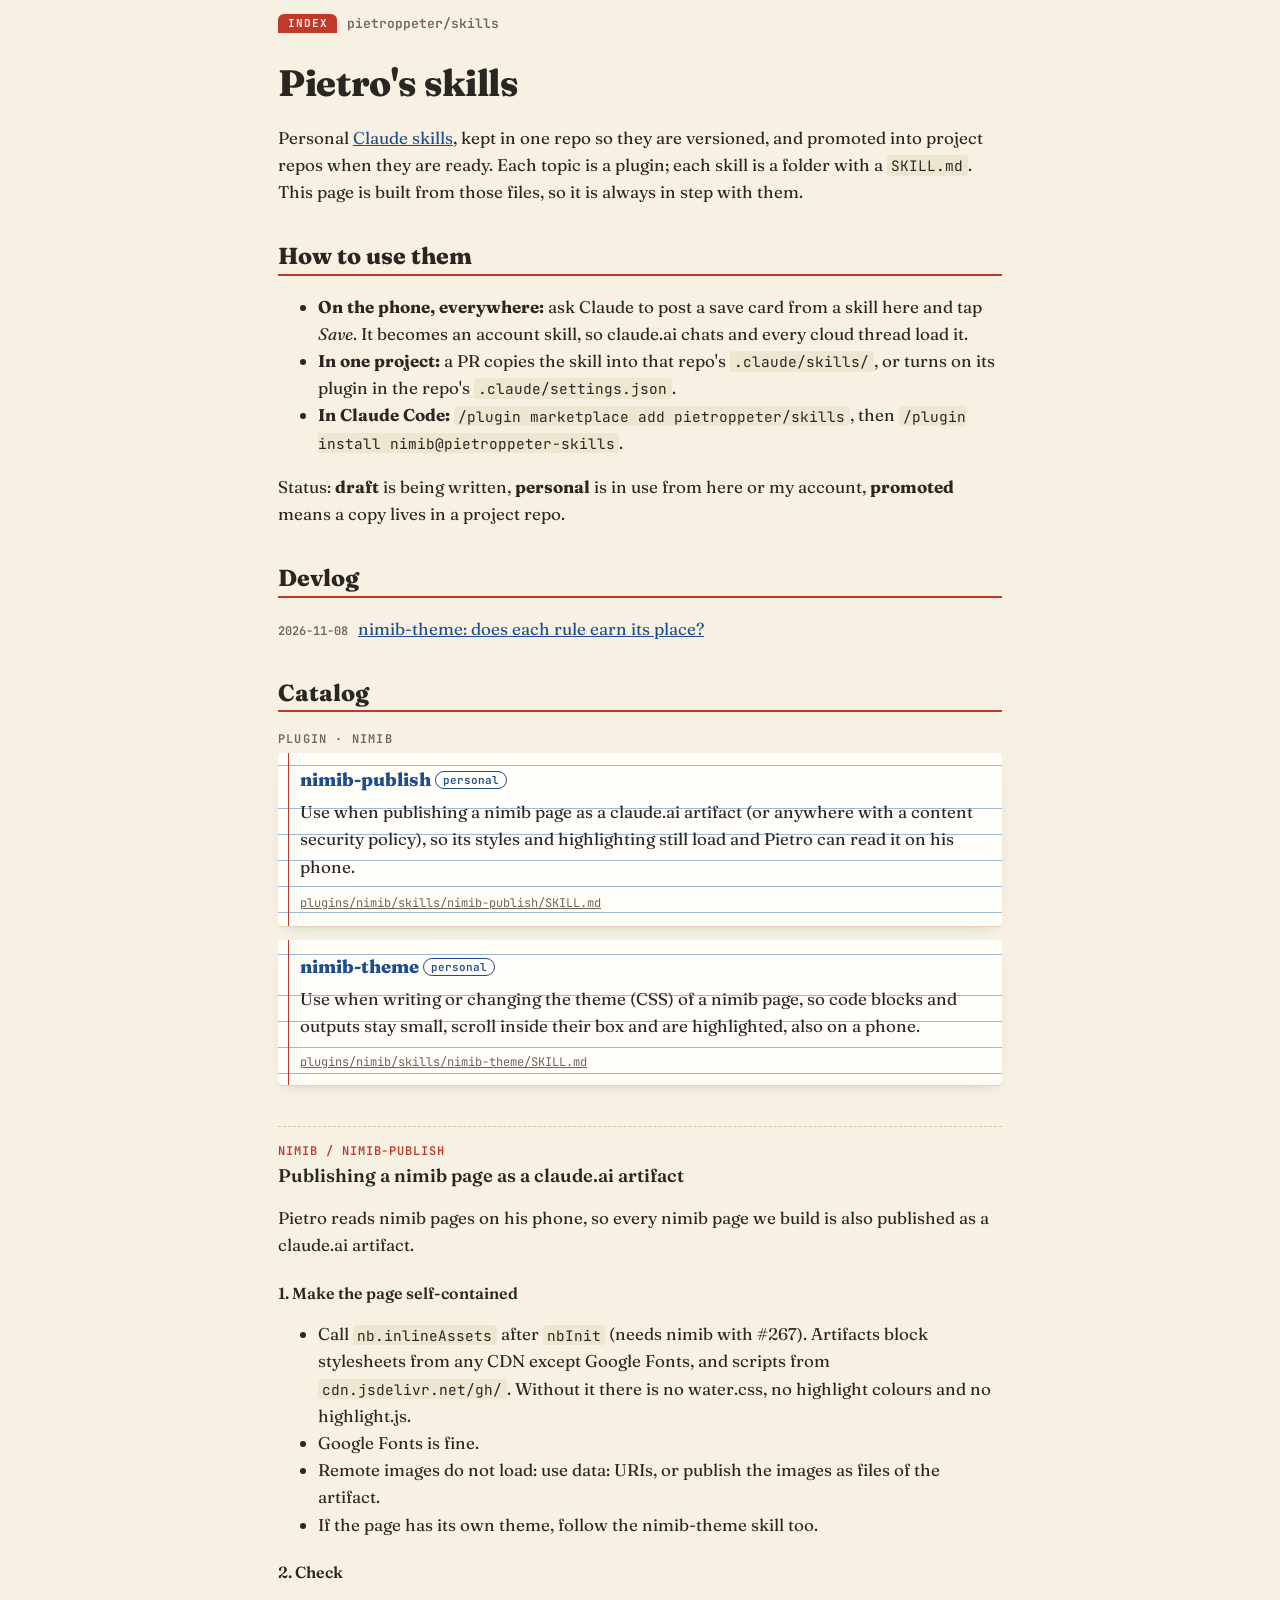
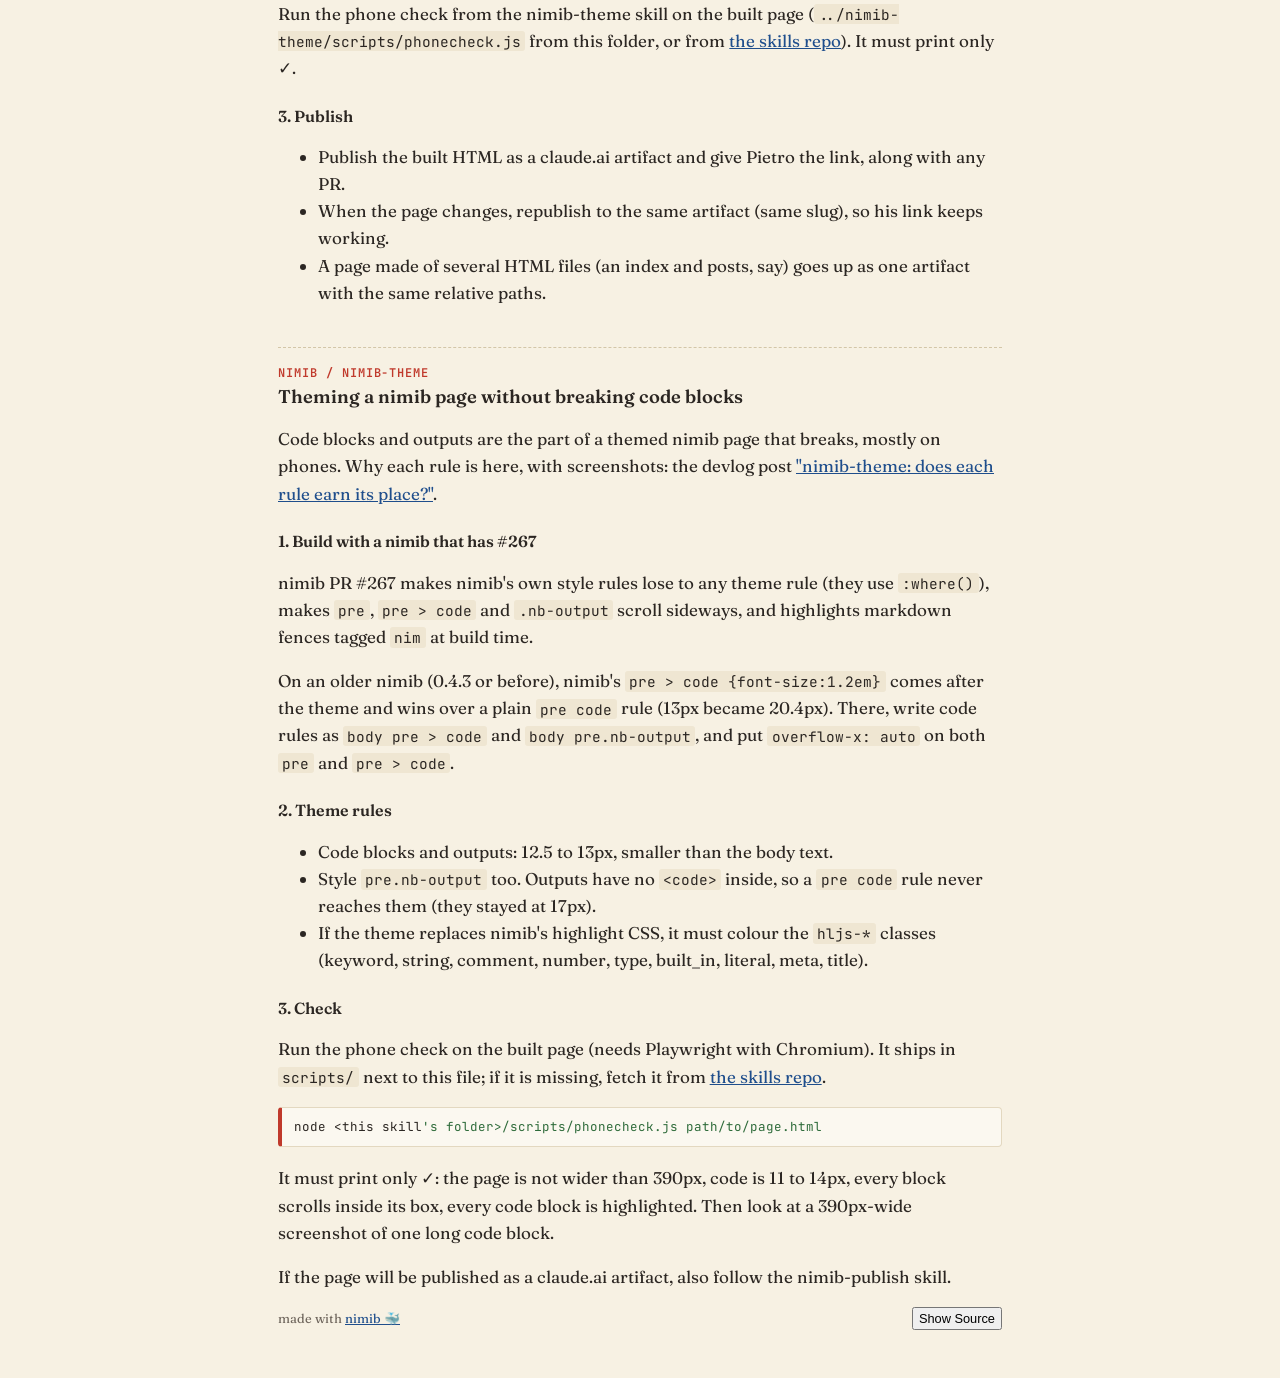
==== commit 8452c505: "Split nimib-theme into nimib-theme and nimib-publish nimib-theme keeps the build/theme rules proven " ====
--- a/docs/index.html
+++ b/docs/index.html
@@ -1545,101 +1545,50 @@
 <h2>Devlog</h2>
 <ul class="posts">
 <li><time>2026-11-08</time> <a href="devlog/2026-11-08-nimib-theme.html">nimib-theme: does each rule earn its place?</a></li>
-<li><time>2026-11-08</time> <a href="devlog/2026-11-08-nimib-blocks.html">nimib-blocks: blocks, not HTML</a></li>
 </ul>
 <h2>Catalog</h2>
 <h3 class="plugin">plugin · nimib</h3>
 <ul class="cards">
-<li class="card"><a class="name" href="#nimib-blocks">nimib-blocks</a> <span class="status draft">draft</span><p>Use when writing or changing a nimib page and about to put HTML, CSS or a colour in it, so repeated HTML becomes a custom block and every style and colour lives in a style module.</p><a class="src" href="https://github.com/pietroppeter/skills/blob/main/plugins/nimib/skills/nimib-blocks/SKILL.md">plugins/nimib/skills/nimib-blocks/SKILL.md</a></li>
-<li class="card"><a class="name" href="#nimib-theme">nimib-theme</a> <span class="status personal">personal</span><p>Use when writing or changing a nimib page theme or publishing a nimib page, so code blocks stay small, scroll inside their box and are highlighted.</p><a class="src" href="https://github.com/pietroppeter/skills/blob/main/plugins/nimib/skills/nimib-theme/SKILL.md">plugins/nimib/skills/nimib-theme/SKILL.md</a></li>
+<li class="card"><a class="name" href="#nimib-publish">nimib-publish</a> <span class="status personal">personal</span><p>Use when publishing a nimib page as a claude.ai artifact (or anywhere with a content security policy), so its styles and highlighting still load and Pietro can read it on his phone.</p><a class="src" href="https://github.com/pietroppeter/skills/blob/main/plugins/nimib/skills/nimib-publish/SKILL.md">plugins/nimib/skills/nimib-publish/SKILL.md</a></li>
+<li class="card"><a class="name" href="#nimib-theme">nimib-theme</a> <span class="status personal">personal</span><p>Use when writing or changing the theme (CSS) of a nimib page, so code blocks and outputs stay small, scroll inside their box and are highlighted, also on a phone.</p><a class="src" href="https://github.com/pietroppeter/skills/blob/main/plugins/nimib/skills/nimib-theme/SKILL.md">plugins/nimib/skills/nimib-theme/SKILL.md</a></li>
 </ul>
-<section class="skill" id="nimib-blocks"><p class="kicker">nimib / nimib-blocks</p>
-<h3>nimib: blocks, not HTML</h3>
-<p>nimib exists so that a page says <em>what</em> it shows, with blocks made for it, and not <em>how</em> it is
-drawn. An agent reaches for HTML because it knows HTML better than nimib's block API, and a
-project drifts: <code>&lt;div&gt;</code> in <code>nbText</code>, <code>nbRawHtml</code> everywhere, a <code>&lt;style&gt;</code> and hex colours in every
-page. This skill keeps the default the other way.</p>
-<h4>The decision, in order</h4>
-<p>Before you write a tag, a <code>style=</code> or a colour in a page:</p>
-<ol>
-<li><strong>Is it Markdown?</strong> Headings, lists, links, emphasis, tables of text, code fences: write them
-in <code>nbText</code> as Markdown.</li>
-<li><strong>Is there a nimib block?</strong> <code>nbText</code>, <code>nbCode</code>, <code>nbCodeSkip</code>, <code>nbImage</code>, <code>nbFile</code>, <code>nbCapture</code>,
-<code>nbJsFromCode</code>, <code>nbShow</code>, … (and the project's table or plot blocks, such as <code>nbTable</code>).</li>
-<li><strong>Is there one in the project's blocks module?</strong> Look for it (often <code>blocchi.nim</code>, <code>my.nim</code>,
-<code>blocks.nim</code>; search for <code>newNbBlock</code>). Use it.</li>
-<li><strong>Will it be needed again?</strong> Then make a block now, the second time it is needed, not the
-third: see <a href="references/making-blocks.md">references/making-blocks.md</a>.</li>
-<li><strong>Only then <code>nbRawHtml</code></strong>, for a true one-off, with a comment that says why it is not a block.</li>
-</ol>
-<h4>Where things live</h4>
+<section class="skill" id="nimib-publish"><p class="kicker">nimib / nimib-publish</p>
+<h3>Publishing a nimib page as a claude.ai artifact</h3>
+<p>Pietro reads nimib pages on his phone, so every nimib page we build is also published as a claude.ai artifact.</p>
+<h4>1. Make the page self-contained</h4>
 <ul>
-<li><strong>The style module</strong> (e.g. <code>stile.nim</code>, <code>theme.nim</code>): every styling decision. Colours as
-named tokens (constants or CSS variables such as <code>--primary</code>, <code>--warning</code>), the CSS of the
-theme generated from them, the fonts. No CSS and no colour anywhere else.</li>
-<li><strong>The blocks module</strong> (e.g. <code>blocchi.nim</code>, <code>my.nim</code>): every custom block, each with a doc
-comment. Its <code>toHtml</code> writes classes, never inline styles; the classes are styled in the style
-module.</li>
-<li><strong>Pages</strong>: Markdown, nimib's blocks and the project's blocks. Data a page shows goes in data
-modules, apart from how it is shown.</li>
+<li>Call <code>nb.inlineAssets</code> after <code>nbInit</code> (needs nimib with #267). Artifacts block stylesheets from any CDN except Google Fonts, and scripts from <code>cdn.jsdelivr.net/gh/</code>. Without it there is no water.css, no highlight colours and no highlight.js.</li>
+<li>Google Fonts is fine.</li>
+<li>Remote images do not load: use data: URIs, or publish the images as files of the artifact.</li>
+<li>If the page has its own theme, follow the nimib-theme skill too.</li>
 </ul>
-<p>A block that needs a new look gets a class and its CSS goes in the style module, using tokens.
-A page that needs a new colour needs a new token, not a hex value.</p>
-<h4>Kinds, not strings</h4>
-<p>When a block comes in kinds (a note that is info, done or a warning), make the kind an <code>enum</code>,
-not a string: a typo then fails to compile, and the CSS class is derived from it in one place.</p>
-<pre><code class="nohighlight nim hljs"><span class="hljs-keyword">type</span> <span class="hljs-type">NotaKind</span>* = <span class="hljs-keyword">enum</span> nkPlain = <span class="hljs-string">&quot;&quot;</span>, nkInfo = <span class="hljs-string">&quot;info&quot;</span>, nkWarning = <span class="hljs-string">&quot;warning&quot;</span>
-<span class="hljs-comment"># a field `tipo: NotaKind`; in toHtml: &amp;&quot;&quot;&quot;&lt;div class=&quot;nota {blk.tipo}&quot;&gt;&quot;&quot;&quot;  ($ of the enum is the class)</span></code></pre>
-<h4>Check your own drift</h4>
-<p>Run the drift counter on the pages you touched, allowing the style and blocks modules:</p>
-<pre><code class="language-sh"># from the project's root
-nim r &lt;this skill's folder&gt;/scripts/drift.nim --allow:docs/stile.nim --allow:docs/blocchi.nim docs/
-</code></pre>
-<p>It lists, per file, <code>nbRawHtml</code> calls, <code>nbText</code> blocks holding HTML tags, <code>&lt;style&gt;</code>, <code>&lt;script&gt;</code>,
-inline <code>style=&quot;</code> and distinct <code>#RRGGBB</code> colours. The number outside the allowed files must not
-go up in your change. <code>--fail</code> makes it exit with 1 on any drift, for CI once a project is
-migrated.</p>
-<h4>Before you finish</h4>
+<h4>2. Check</h4>
+<p>Run the phone check from the nimib-theme skill on the built page (<code>../nimib-theme/scripts/phonecheck.js</code> from this folder, or from <a href="https://github.com/pietroppeter/skills/tree/main/plugins/nimib/skills/nimib-theme/scripts">the skills repo</a>). It must print only ✓.</p>
+<h4>3. Publish</h4>
 <ul>
-<li>No new HTML tag in <code>nbText</code>, no new <code>nbRawHtml</code> without a comment, no <code>&lt;style&gt;</code>, no hex colour
-in a page.</li>
-<li>Every new block is in the blocks module, documented, and used at least once.</li>
-<li>Its CSS is in the style module and uses tokens; check it in every look the project has (light
-and dark, or the project's themes).</li>
-<li>Build the page and look at it (a phone-width screenshot if the project has a rule for it).</li>
+<li>Publish the built HTML as a claude.ai artifact and give Pietro the link, along with any PR.</li>
+<li>When the page changes, republish to the same artifact (same slug), so his link keeps working.</li>
+<li>A page made of several HTML files (an index and posts, say) goes up as one artifact with the same relative paths.</li>
 </ul>
 </section>
 <section class="skill" id="nimib-theme"><p class="kicker">nimib / nimib-theme</p>
 <h3>Theming a nimib page without breaking code blocks</h3>
-<p>Code blocks are the part of a themed nimib page that keeps breaking, mostly on phones. Follow these rules whenever you write or change a theme, then run the check before you publish.</p>
-<h4>1. Use a nimib that fixes the base (nimib PR #267 or later)</h4>
+<p>Code blocks and outputs are the part of a themed nimib page that breaks, mostly on phones. Why each rule is here, with screenshots: the devlog post <a href="https://pietroppeter.github.io/skills/devlog/2026-11-08-nimib-theme.html">&quot;nimib-theme: does each rule earn its place?&quot;</a>.</p>
+<h4>1. Build with a nimib that has #267</h4>
+<p>nimib PR #267 makes nimib's own style rules lose to any theme rule (they use <code>:where()</code>), makes <code>pre</code>, <code>pre &gt; code</code> and <code>.nb-output</code> scroll sideways, and highlights markdown fences tagged <code>nim</code> at build time.</p>
+<p>On an older nimib (0.4.3 or before), nimib's <code>pre &gt; code {font-size:1.2em}</code> comes after the theme and wins over a plain <code>pre code</code> rule (13px became 20.4px). There, write code rules as <code>body pre &gt; code</code> and <code>body pre.nb-output</code>, and put <code>overflow-x: auto</code> on both <code>pre</code> and <code>pre &gt; code</code>.</p>
+<h4>2. Theme rules</h4>
 <ul>
-<li>nimib's own style rules use <code>:where()</code>, so any theme rule overrides them, wherever the theme puts it.</li>
-<li><code>pre</code>, <code>pre &gt; code</code> and <code>.nb-output</code> scroll sideways, and <code>text-size-adjust: 100%</code> is set.</li>
-<li>Markdown code fences tagged <code>nim</code> in <code>nbText</code> are highlighted when the page is built.</li>
+<li>Code blocks and outputs: 12.5 to 13px, smaller than the body text.</li>
+<li>Style <code>pre.nb-output</code> too. Outputs have no <code>&lt;code&gt;</code> inside, so a <code>pre code</code> rule never reaches them (they stayed at 17px).</li>
+<li>If the theme replaces nimib's highlight CSS, it must colour the <code>hljs-*</code> classes (keyword, string, comment, number, type, built_in, literal, meta, title).</li>
 </ul>
-<p>If the page pins an older nimib, write code rules as <code>body pre &gt; code</code> and <code>body pre.nb-output</code>. Older nimib emits <code>pre &gt; code {font-size:1.2em}</code> after the theme, which beats a plain <code>pre code</code> rule and gave 20px code.</p>
-<h4>2. Pages published as claude.ai artifacts (or anywhere with a CSP)</h4>
-<ul>
-<li>Call <code>nb.inlineAssets</code> after <code>nbInit</code>. Artifacts block stylesheets from any CDN except Google Fonts, and block scripts from <code>cdn.jsdelivr.net/gh/</code>, so without it there is no water.css, no highlight colours and no highlight.js.</li>
-<li>Google Fonts is fine. Remote images do not load, so use data: URIs or ship the images as files of the artifact.</li>
-</ul>
-<h4>3. Theme rules for code</h4>
-<ul>
-<li>Code blocks and outputs are 12.5 to 13px, smaller than the body text.</li>
-<li>If you give <code>pre &gt; code</code> its own background or border, keep <code>overflow-x: auto</code> on it. If only <code>pre</code> scrolls, the box stops at the screen edge and the text runs on past it.</li>
-<li>Style <code>pre.nb-output</code> as well: it has no <code>&lt;code&gt;</code> inside.</li>
-<li>A theme that replaces the highlight CSS must still colour the <code>hljs-*</code> classes (keyword, string, comment, number, type, built_in, literal, meta, title).</li>
-<li>Code that is not Nim and not an <code>nbCode</code> block (a markdown fence tagged <code>python</code>, a raw <code>&lt;pre&gt;</code>) is highlighted only by highlight.js, so keep highlight.js on (inline it for artifacts), or highlight it at build time. Mark plain output blocks with <code>language-text</code> or <code>nb-output</code>.</li>
-</ul>
-<h4>4. Check before publishing</h4>
-<p>The checks ship with this skill, in <code>scripts/</code> next to this file. If they are not there (e.g. the skill was saved to a claude.ai account without them), fetch them from <a href="https://github.com/pietroppeter/skills/tree/main/plugins/nimib/skills/nimib-theme/scripts">the skills repo</a>. Run the phone check on the built page (needs Playwright with Chromium):</p>
+<h4>3. Check</h4>
+<p>Run the phone check on the built page (needs Playwright with Chromium). It ships in <code>scripts/</code> next to this file; if it is missing, fetch it from <a href="https://github.com/pietroppeter/skills/tree/main/plugins/nimib/skills/nimib-theme/scripts">the skills repo</a>.</p>
 <pre><code class="language-sh">node &lt;this skill's folder&gt;/scripts/phonecheck.js path/to/page.html
 </code></pre>
-<p>It must print only ✓: the page is not wider than 390px, code is 11 to 14px, every block scrolls inside its box, and every code block is highlighted. Also look at a 390px-wide screenshot of one long code block.</p>
-<p>For a page that is not built with nimib (or has raw <code>&lt;pre&gt;</code> blocks), <code>python3 &lt;this skill's folder&gt;/scripts/codeblocks.py path/to/page.html</code> highlights them at build time with Pygments and adds the scroll rules.</p>
-<h4>5. Publish</h4>
-<p>Publish the built HTML as a claude.ai artifact, and republish to the same slug when the page changes.</p>
+<p>It must print only ✓: the page is not wider than 390px, code is 11 to 14px, every block scrolls inside its box, every code block is highlighted. Then look at a 390px-wide screenshot of one long code block.</p>
+<p>If the page will be published as a claude.ai artifact, also follow the nimib-publish skill.</p>
 </section>
 </main>
 <footer>
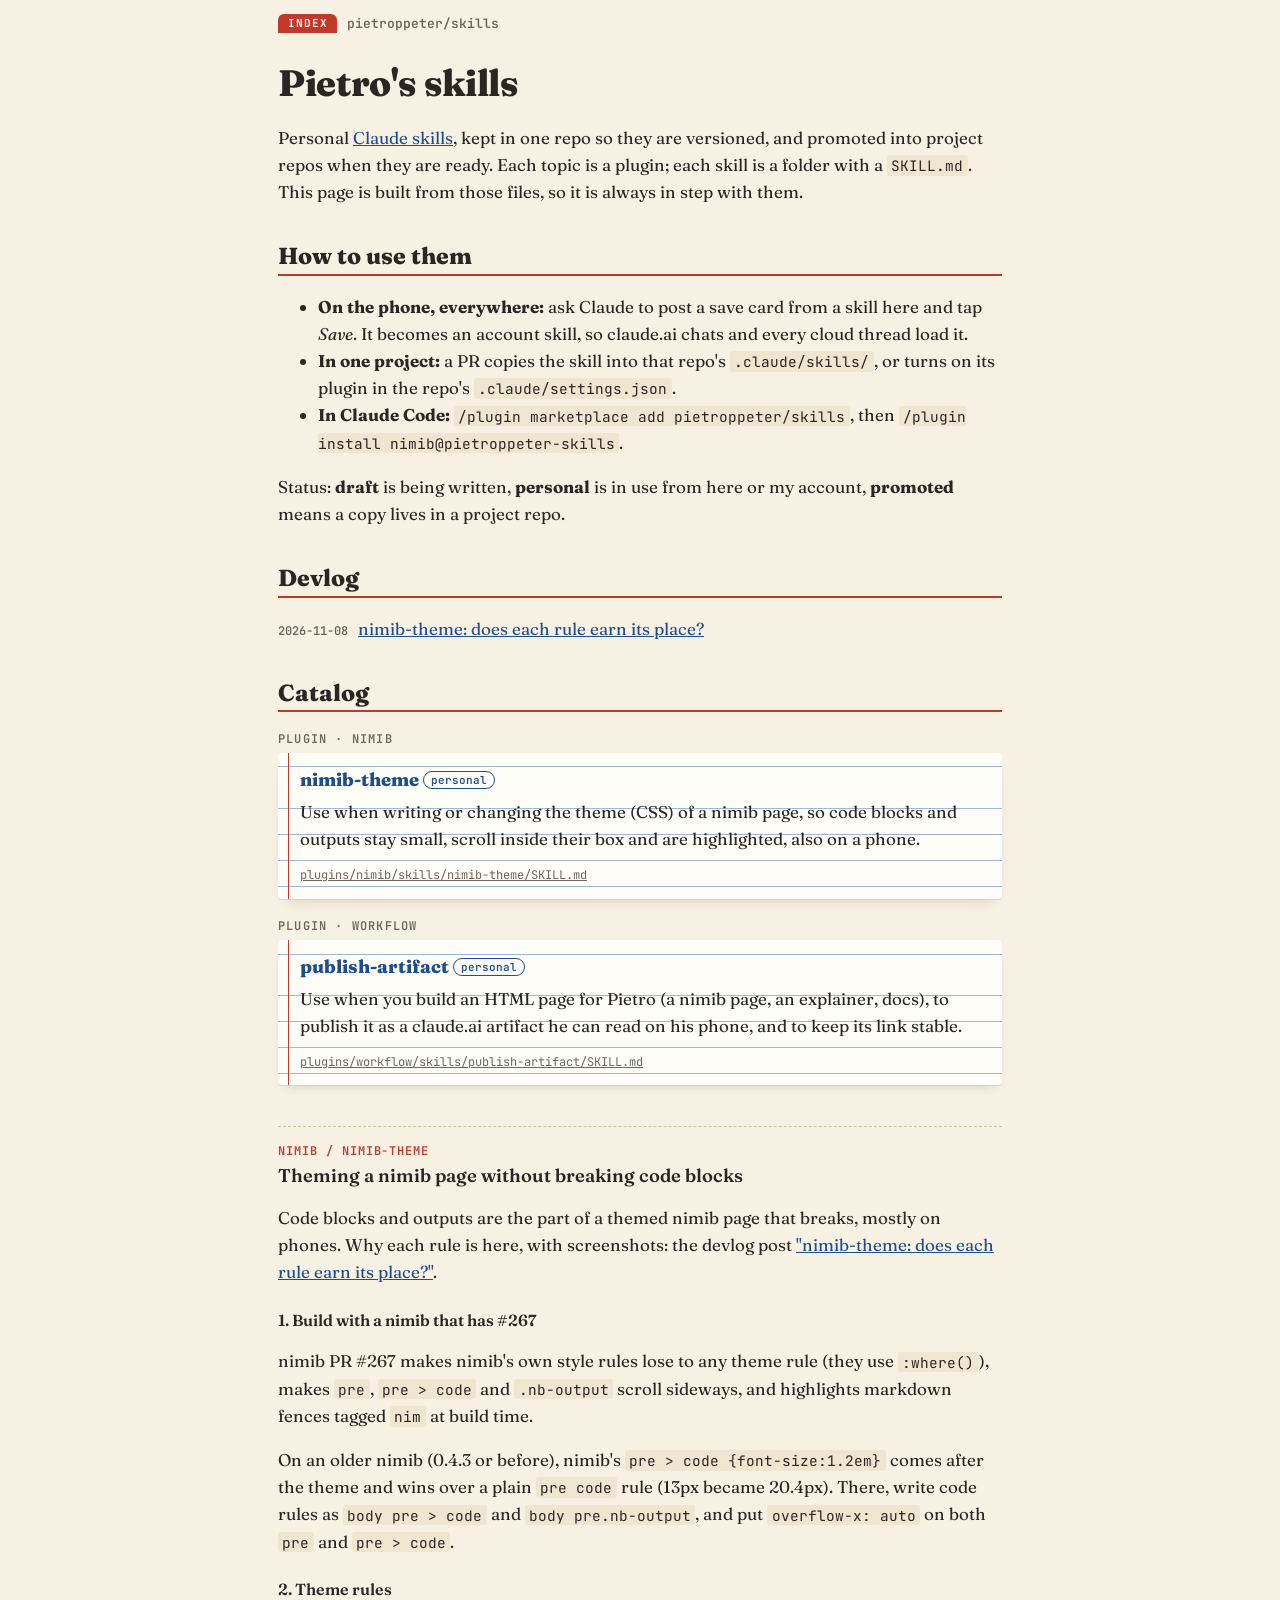
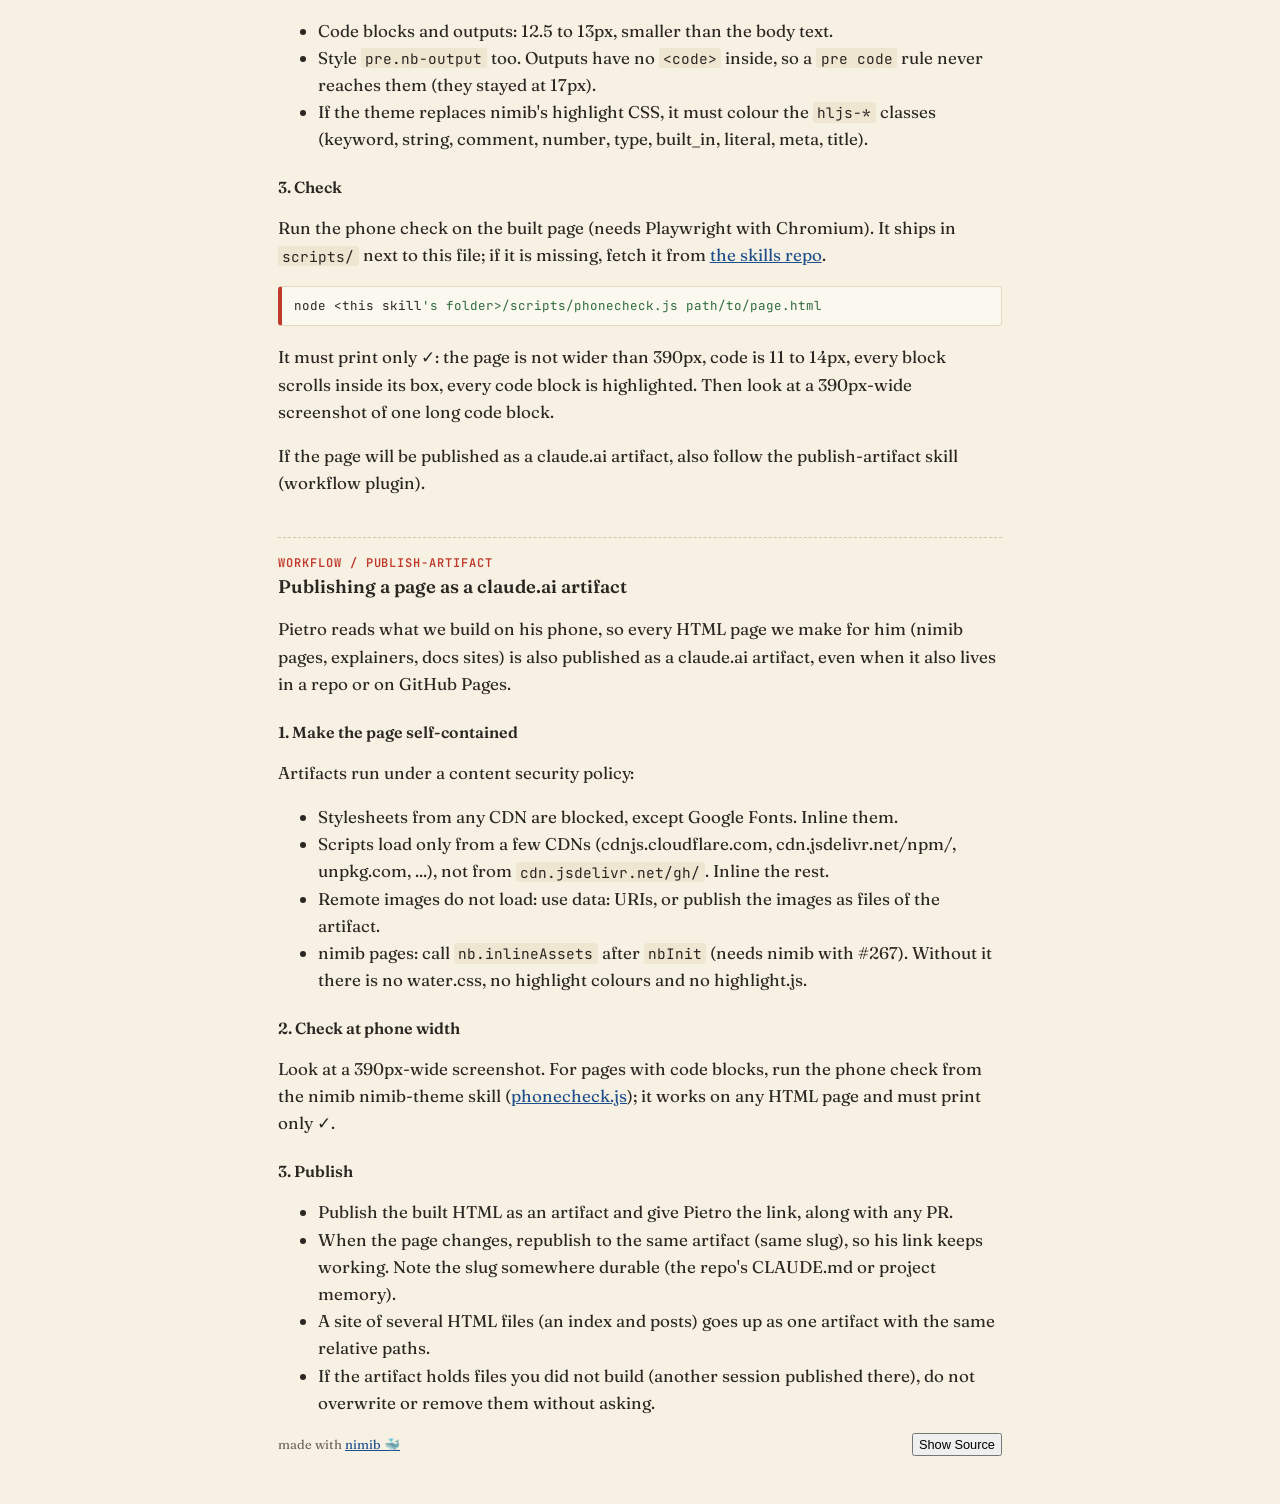
==== commit 480e5967: "Move publish-artifact into its own workflow plugin Publishing as a claude.ai artifact is about worki" ====
--- a/docs/index.html
+++ b/docs/index.html
@@ -1549,28 +1549,12 @@
 <h2>Catalog</h2>
 <h3 class="plugin">plugin · nimib</h3>
 <ul class="cards">
-<li class="card"><a class="name" href="#nimib-publish">nimib-publish</a> <span class="status personal">personal</span><p>Use when publishing a nimib page as a claude.ai artifact (or anywhere with a content security policy), so its styles and highlighting still load and Pietro can read it on his phone.</p><a class="src" href="https://github.com/pietroppeter/skills/blob/main/plugins/nimib/skills/nimib-publish/SKILL.md">plugins/nimib/skills/nimib-publish/SKILL.md</a></li>
 <li class="card"><a class="name" href="#nimib-theme">nimib-theme</a> <span class="status personal">personal</span><p>Use when writing or changing the theme (CSS) of a nimib page, so code blocks and outputs stay small, scroll inside their box and are highlighted, also on a phone.</p><a class="src" href="https://github.com/pietroppeter/skills/blob/main/plugins/nimib/skills/nimib-theme/SKILL.md">plugins/nimib/skills/nimib-theme/SKILL.md</a></li>
 </ul>
-<section class="skill" id="nimib-publish"><p class="kicker">nimib / nimib-publish</p>
-<h3>Publishing a nimib page as a claude.ai artifact</h3>
-<p>Pietro reads nimib pages on his phone, so every nimib page we build is also published as a claude.ai artifact.</p>
-<h4>1. Make the page self-contained</h4>
-<ul>
-<li>Call <code>nb.inlineAssets</code> after <code>nbInit</code> (needs nimib with #267). Artifacts block stylesheets from any CDN except Google Fonts, and scripts from <code>cdn.jsdelivr.net/gh/</code>. Without it there is no water.css, no highlight colours and no highlight.js.</li>
-<li>Google Fonts is fine.</li>
-<li>Remote images do not load: use data: URIs, or publish the images as files of the artifact.</li>
-<li>If the page has its own theme, follow the nimib-theme skill too.</li>
+<h3 class="plugin">plugin · workflow</h3>
+<ul class="cards">
+<li class="card"><a class="name" href="#publish-artifact">publish-artifact</a> <span class="status personal">personal</span><p>Use when you build an HTML page for Pietro (a nimib page, an explainer, docs), to publish it as a claude.ai artifact he can read on his phone, and to keep its link stable.</p><a class="src" href="https://github.com/pietroppeter/skills/blob/main/plugins/workflow/skills/publish-artifact/SKILL.md">plugins/workflow/skills/publish-artifact/SKILL.md</a></li>
 </ul>
-<h4>2. Check</h4>
-<p>Run the phone check from the nimib-theme skill on the built page (<code>../nimib-theme/scripts/phonecheck.js</code> from this folder, or from <a href="https://github.com/pietroppeter/skills/tree/main/plugins/nimib/skills/nimib-theme/scripts">the skills repo</a>). It must print only ✓.</p>
-<h4>3. Publish</h4>
-<ul>
-<li>Publish the built HTML as a claude.ai artifact and give Pietro the link, along with any PR.</li>
-<li>When the page changes, republish to the same artifact (same slug), so his link keeps working.</li>
-<li>A page made of several HTML files (an index and posts, say) goes up as one artifact with the same relative paths.</li>
-</ul>
-</section>
 <section class="skill" id="nimib-theme"><p class="kicker">nimib / nimib-theme</p>
 <h3>Theming a nimib page without breaking code blocks</h3>
 <p>Code blocks and outputs are the part of a themed nimib page that breaks, mostly on phones. Why each rule is here, with screenshots: the devlog post <a href="https://pietroppeter.github.io/skills/devlog/2026-11-08-nimib-theme.html">&quot;nimib-theme: does each rule earn its place?&quot;</a>.</p>
@@ -1588,7 +1572,28 @@
 <pre><code class="language-sh">node &lt;this skill's folder&gt;/scripts/phonecheck.js path/to/page.html
 </code></pre>
 <p>It must print only ✓: the page is not wider than 390px, code is 11 to 14px, every block scrolls inside its box, every code block is highlighted. Then look at a 390px-wide screenshot of one long code block.</p>
-<p>If the page will be published as a claude.ai artifact, also follow the nimib-publish skill.</p>
+<p>If the page will be published as a claude.ai artifact, also follow the publish-artifact skill (workflow plugin).</p>
+</section>
+<section class="skill" id="publish-artifact"><p class="kicker">workflow / publish-artifact</p>
+<h3>Publishing a page as a claude.ai artifact</h3>
+<p>Pietro reads what we build on his phone, so every HTML page we make for him (nimib pages, explainers, docs sites) is also published as a claude.ai artifact, even when it also lives in a repo or on GitHub Pages.</p>
+<h4>1. Make the page self-contained</h4>
+<p>Artifacts run under a content security policy:</p>
+<ul>
+<li>Stylesheets from any CDN are blocked, except Google Fonts. Inline them.</li>
+<li>Scripts load only from a few CDNs (cdnjs.cloudflare.com, cdn.jsdelivr.net/npm/, unpkg.com, ...), not from <code>cdn.jsdelivr.net/gh/</code>. Inline the rest.</li>
+<li>Remote images do not load: use data: URIs, or publish the images as files of the artifact.</li>
+<li>nimib pages: call <code>nb.inlineAssets</code> after <code>nbInit</code> (needs nimib with #267). Without it there is no water.css, no highlight colours and no highlight.js.</li>
+</ul>
+<h4>2. Check at phone width</h4>
+<p>Look at a 390px-wide screenshot. For pages with code blocks, run the phone check from the nimib nimib-theme skill (<a href="https://github.com/pietroppeter/skills/tree/main/plugins/nimib/skills/nimib-theme/scripts">phonecheck.js</a>); it works on any HTML page and must print only ✓.</p>
+<h4>3. Publish</h4>
+<ul>
+<li>Publish the built HTML as an artifact and give Pietro the link, along with any PR.</li>
+<li>When the page changes, republish to the same artifact (same slug), so his link keeps working. Note the slug somewhere durable (the repo's CLAUDE.md or project memory).</li>
+<li>A site of several HTML files (an index and posts) goes up as one artifact with the same relative paths.</li>
+<li>If the artifact holds files you did not build (another session published there), do not overwrite or remove them without asking.</li>
+</ul>
 </section>
 </main>
 <footer>
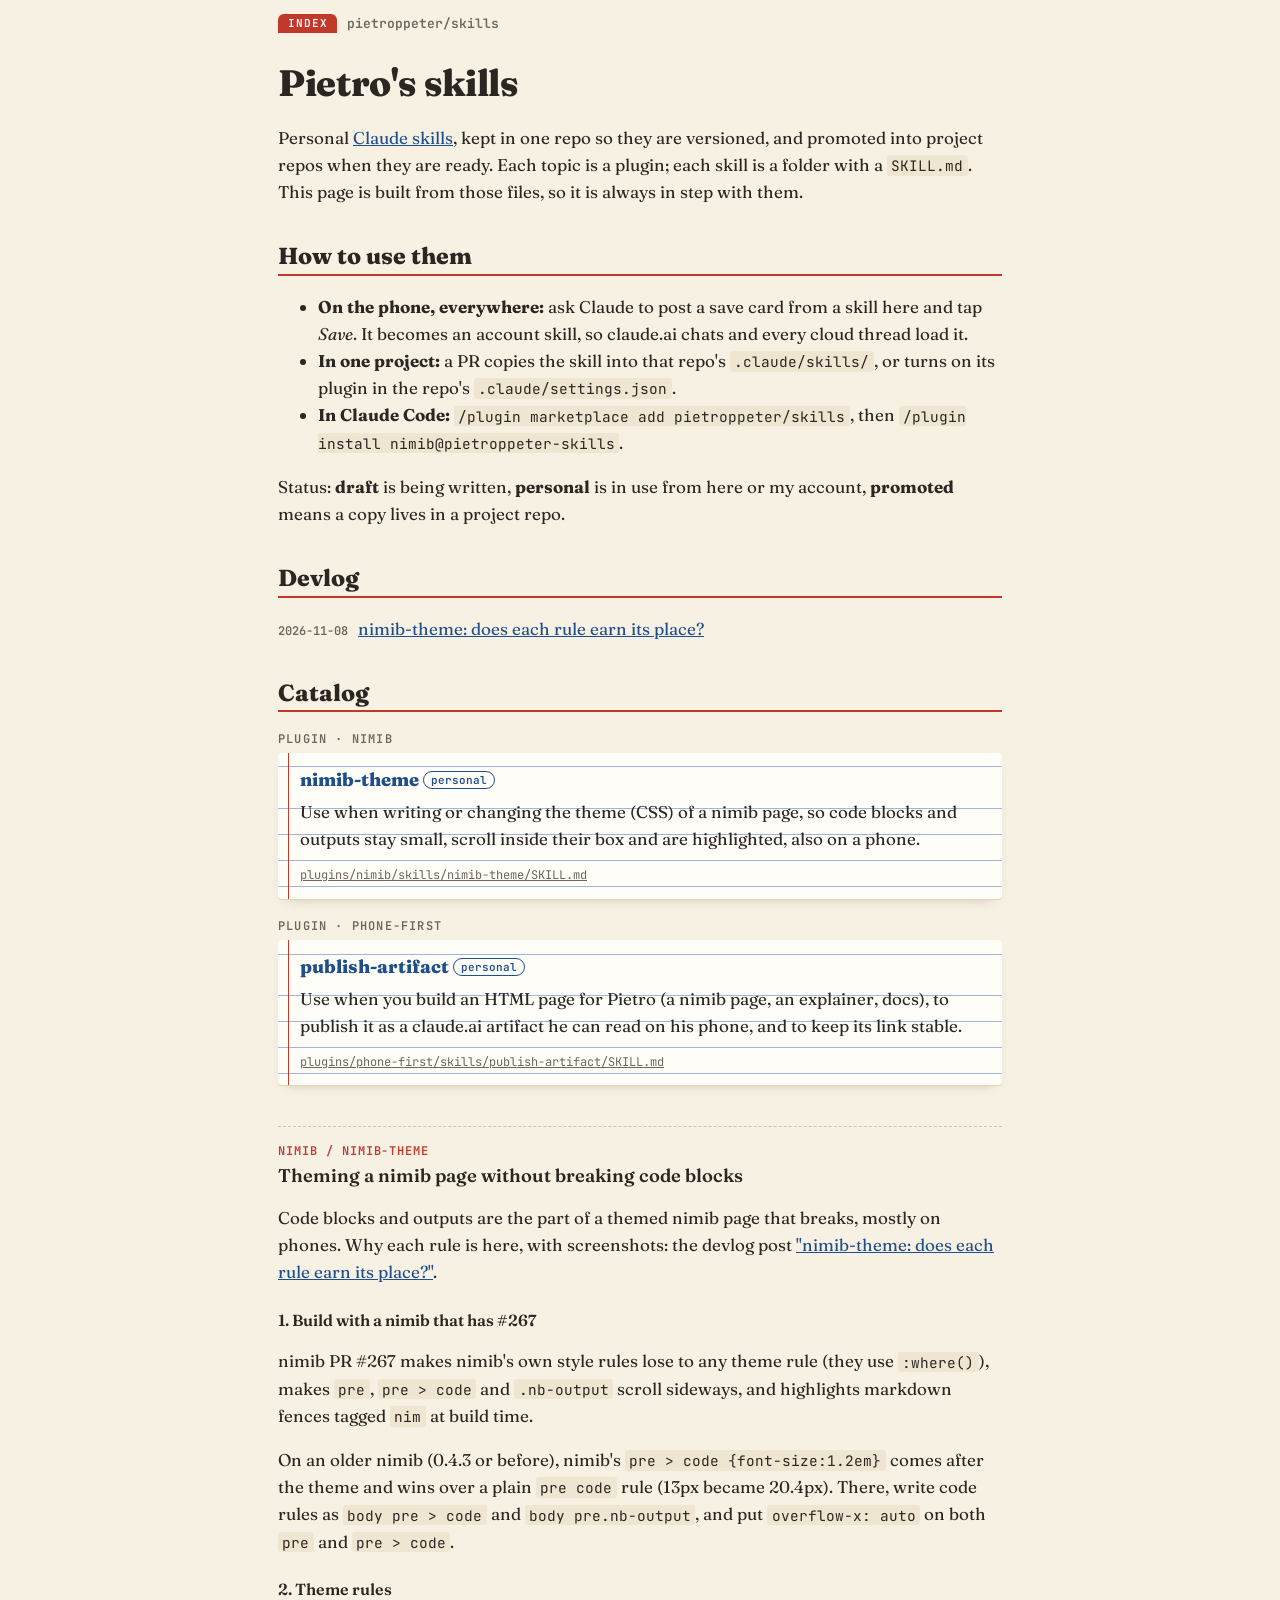
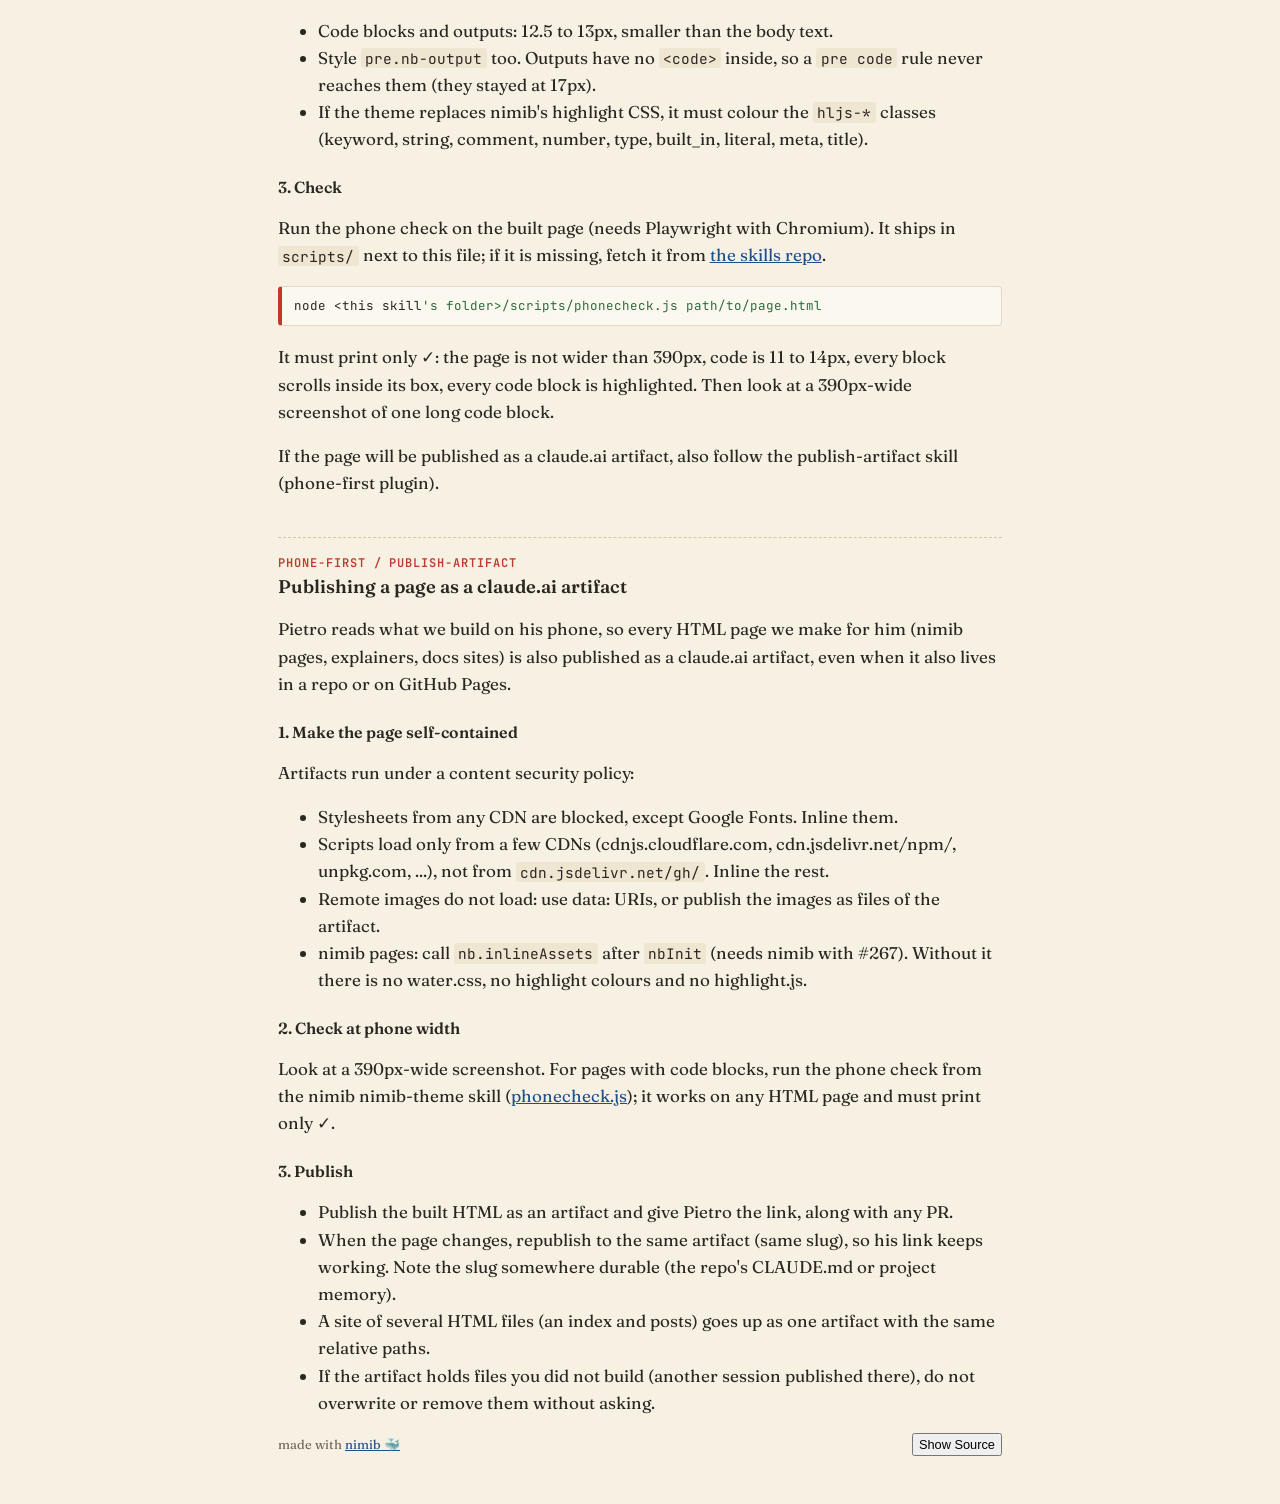
==== commit ae6b542b: "Rename workflow plugin to phone-first Co-Authored-By: Claude Opus 5.5 <noreply@anthropic.com> Claude" ====
--- a/docs/index.html
+++ b/docs/index.html
@@ -1551,9 +1551,9 @@
 <ul class="cards">
 <li class="card"><a class="name" href="#nimib-theme">nimib-theme</a> <span class="status personal">personal</span><p>Use when writing or changing the theme (CSS) of a nimib page, so code blocks and outputs stay small, scroll inside their box and are highlighted, also on a phone.</p><a class="src" href="https://github.com/pietroppeter/skills/blob/main/plugins/nimib/skills/nimib-theme/SKILL.md">plugins/nimib/skills/nimib-theme/SKILL.md</a></li>
 </ul>
-<h3 class="plugin">plugin · workflow</h3>
+<h3 class="plugin">plugin · phone-first</h3>
 <ul class="cards">
-<li class="card"><a class="name" href="#publish-artifact">publish-artifact</a> <span class="status personal">personal</span><p>Use when you build an HTML page for Pietro (a nimib page, an explainer, docs), to publish it as a claude.ai artifact he can read on his phone, and to keep its link stable.</p><a class="src" href="https://github.com/pietroppeter/skills/blob/main/plugins/workflow/skills/publish-artifact/SKILL.md">plugins/workflow/skills/publish-artifact/SKILL.md</a></li>
+<li class="card"><a class="name" href="#publish-artifact">publish-artifact</a> <span class="status personal">personal</span><p>Use when you build an HTML page for Pietro (a nimib page, an explainer, docs), to publish it as a claude.ai artifact he can read on his phone, and to keep its link stable.</p><a class="src" href="https://github.com/pietroppeter/skills/blob/main/plugins/phone-first/skills/publish-artifact/SKILL.md">plugins/phone-first/skills/publish-artifact/SKILL.md</a></li>
 </ul>
 <section class="skill" id="nimib-theme"><p class="kicker">nimib / nimib-theme</p>
 <h3>Theming a nimib page without breaking code blocks</h3>
@@ -1572,9 +1572,9 @@
 <pre><code class="language-sh">node &lt;this skill's folder&gt;/scripts/phonecheck.js path/to/page.html
 </code></pre>
 <p>It must print only ✓: the page is not wider than 390px, code is 11 to 14px, every block scrolls inside its box, every code block is highlighted. Then look at a 390px-wide screenshot of one long code block.</p>
-<p>If the page will be published as a claude.ai artifact, also follow the publish-artifact skill (workflow plugin).</p>
+<p>If the page will be published as a claude.ai artifact, also follow the publish-artifact skill (phone-first plugin).</p>
 </section>
-<section class="skill" id="publish-artifact"><p class="kicker">workflow / publish-artifact</p>
+<section class="skill" id="publish-artifact"><p class="kicker">phone-first / publish-artifact</p>
 <h3>Publishing a page as a claude.ai artifact</h3>
 <p>Pietro reads what we build on his phone, so every HTML page we make for him (nimib pages, explainers, docs sites) is also published as a claude.ai artifact, even when it also lives in a repo or on GitHub Pages.</p>
 <h4>1. Make the page self-contained</h4>
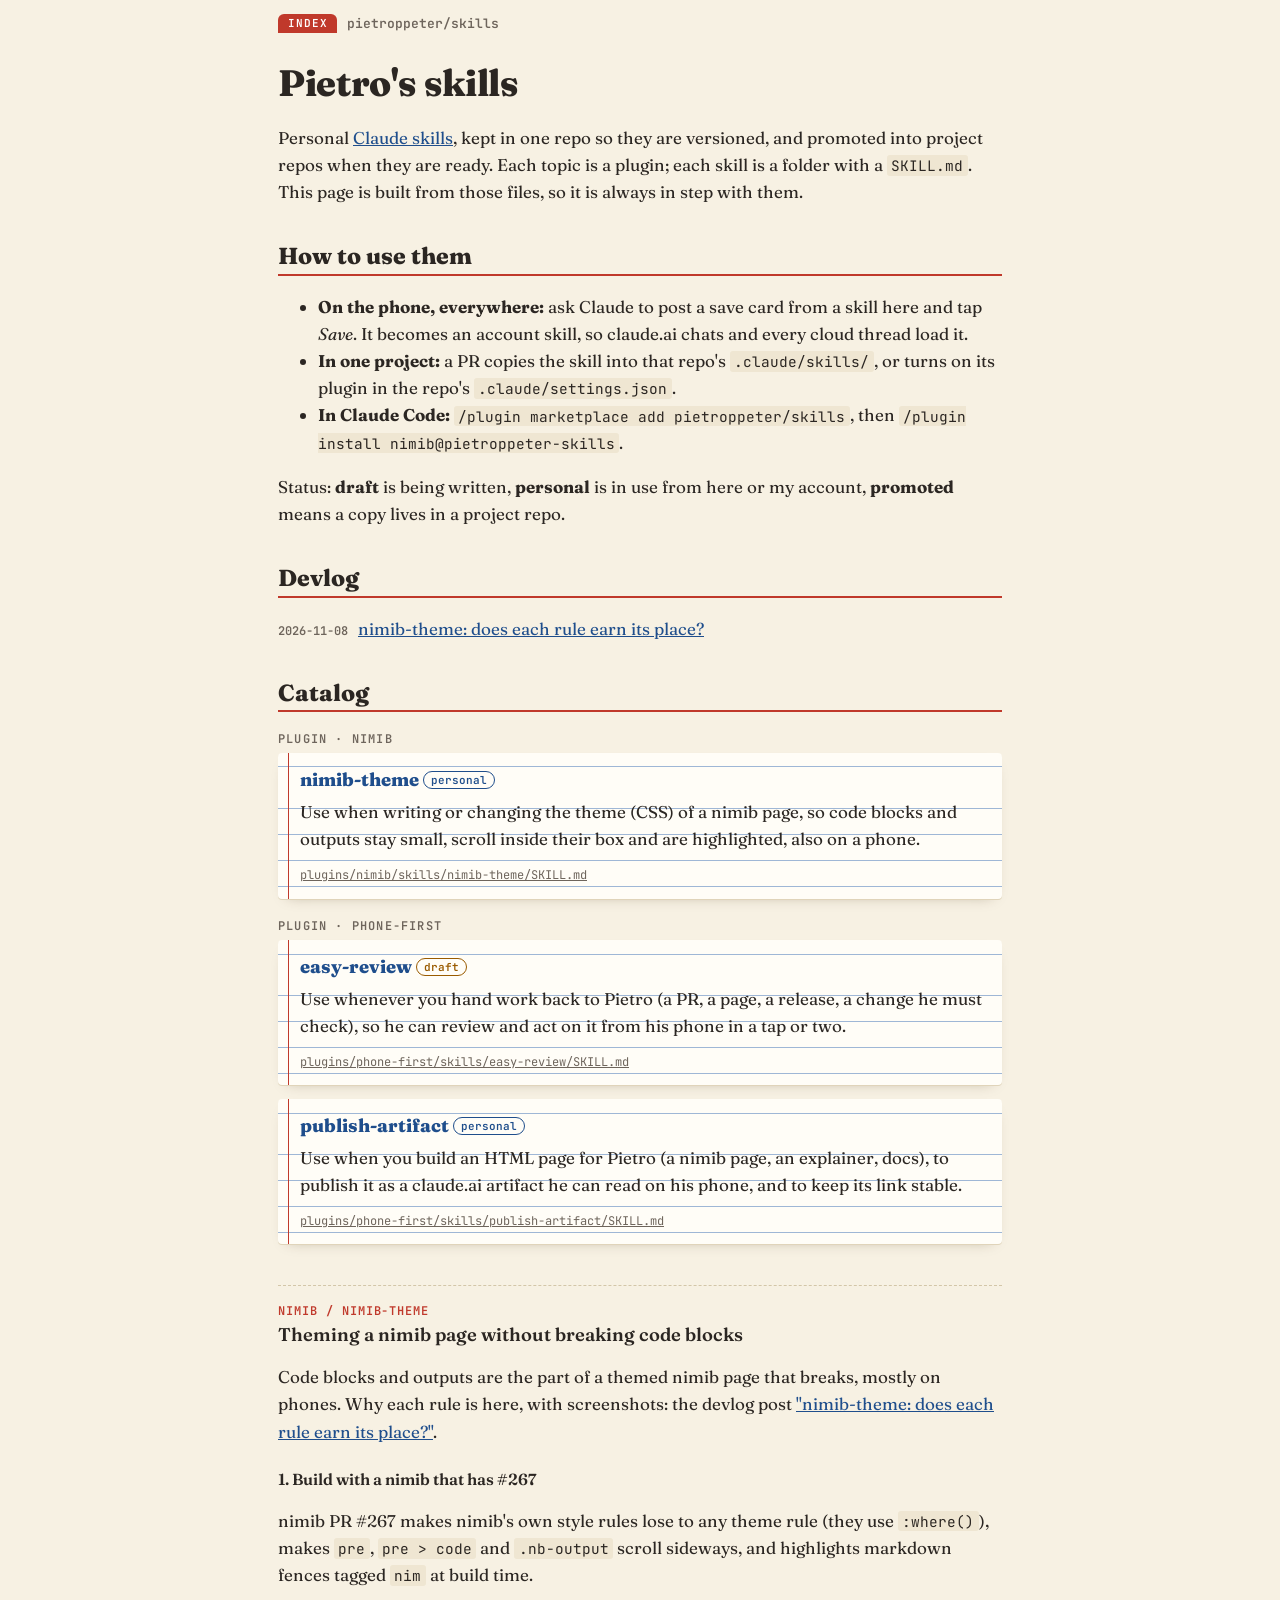
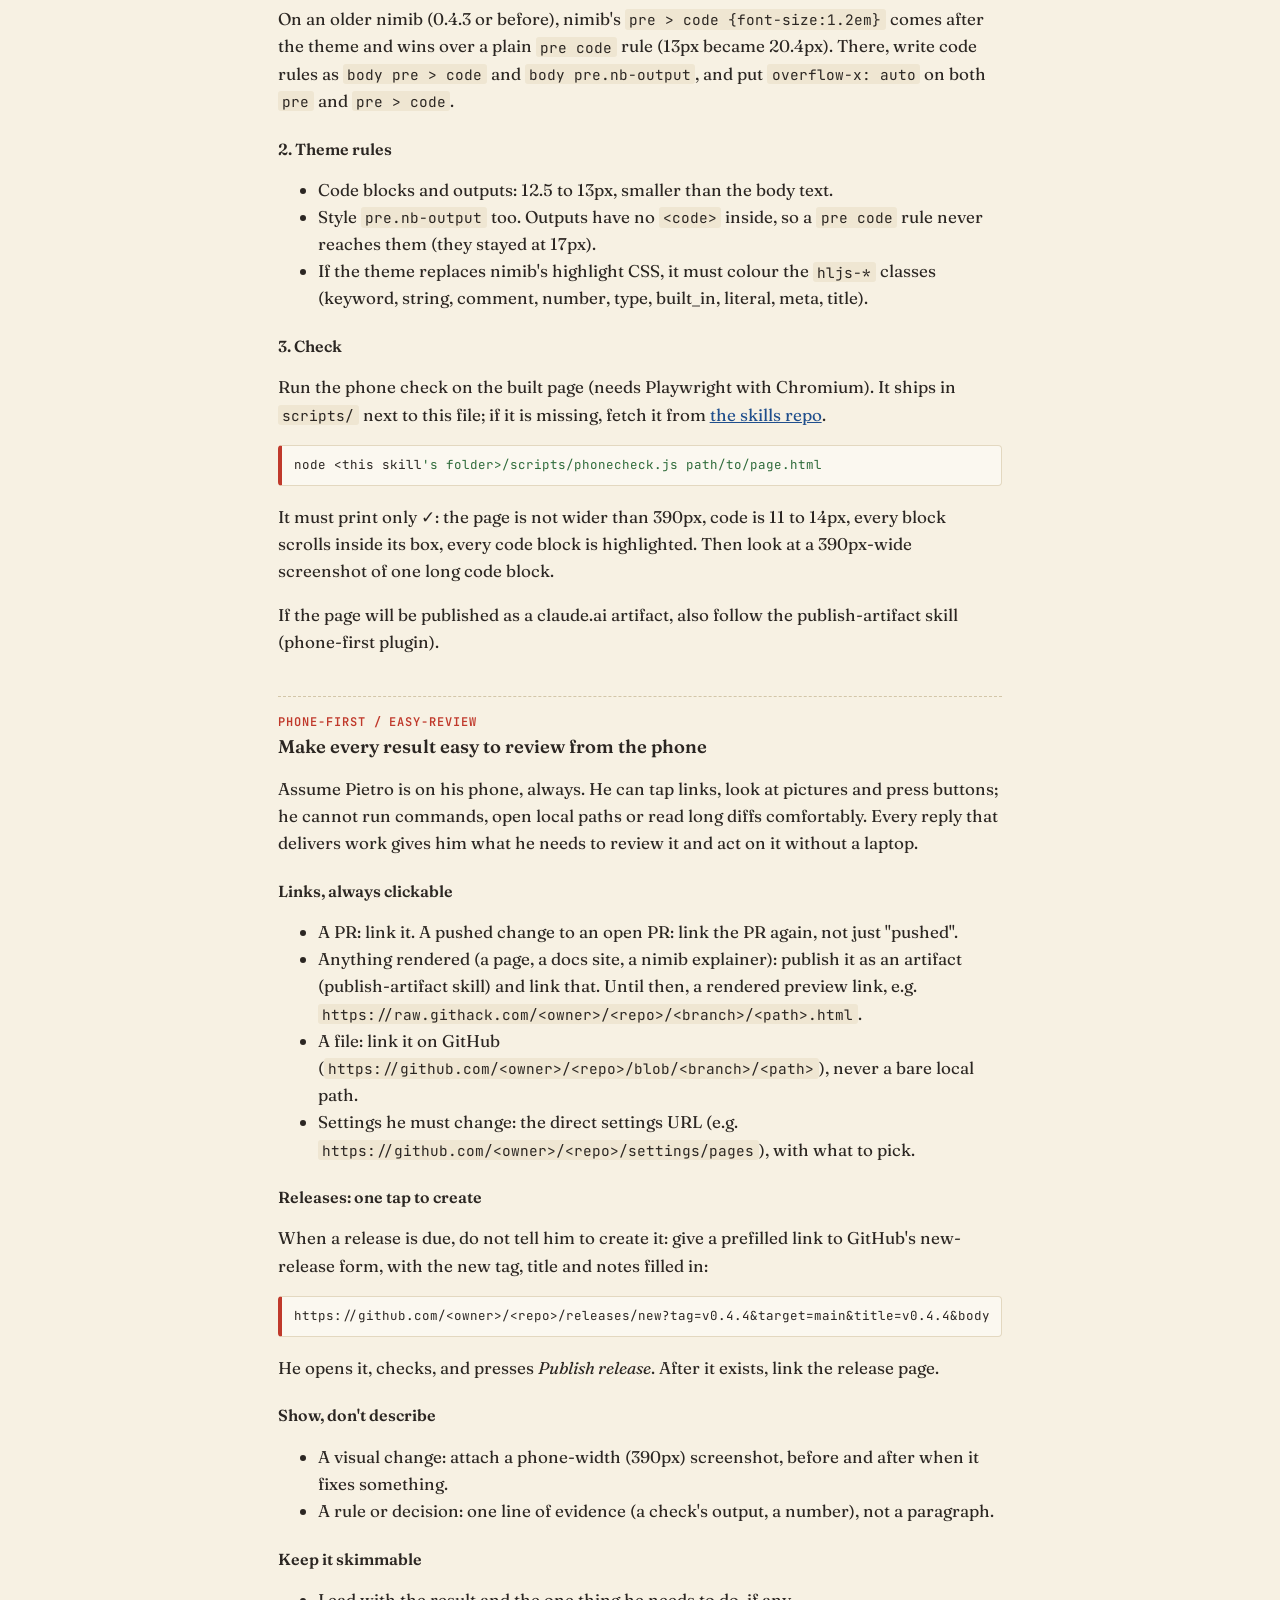
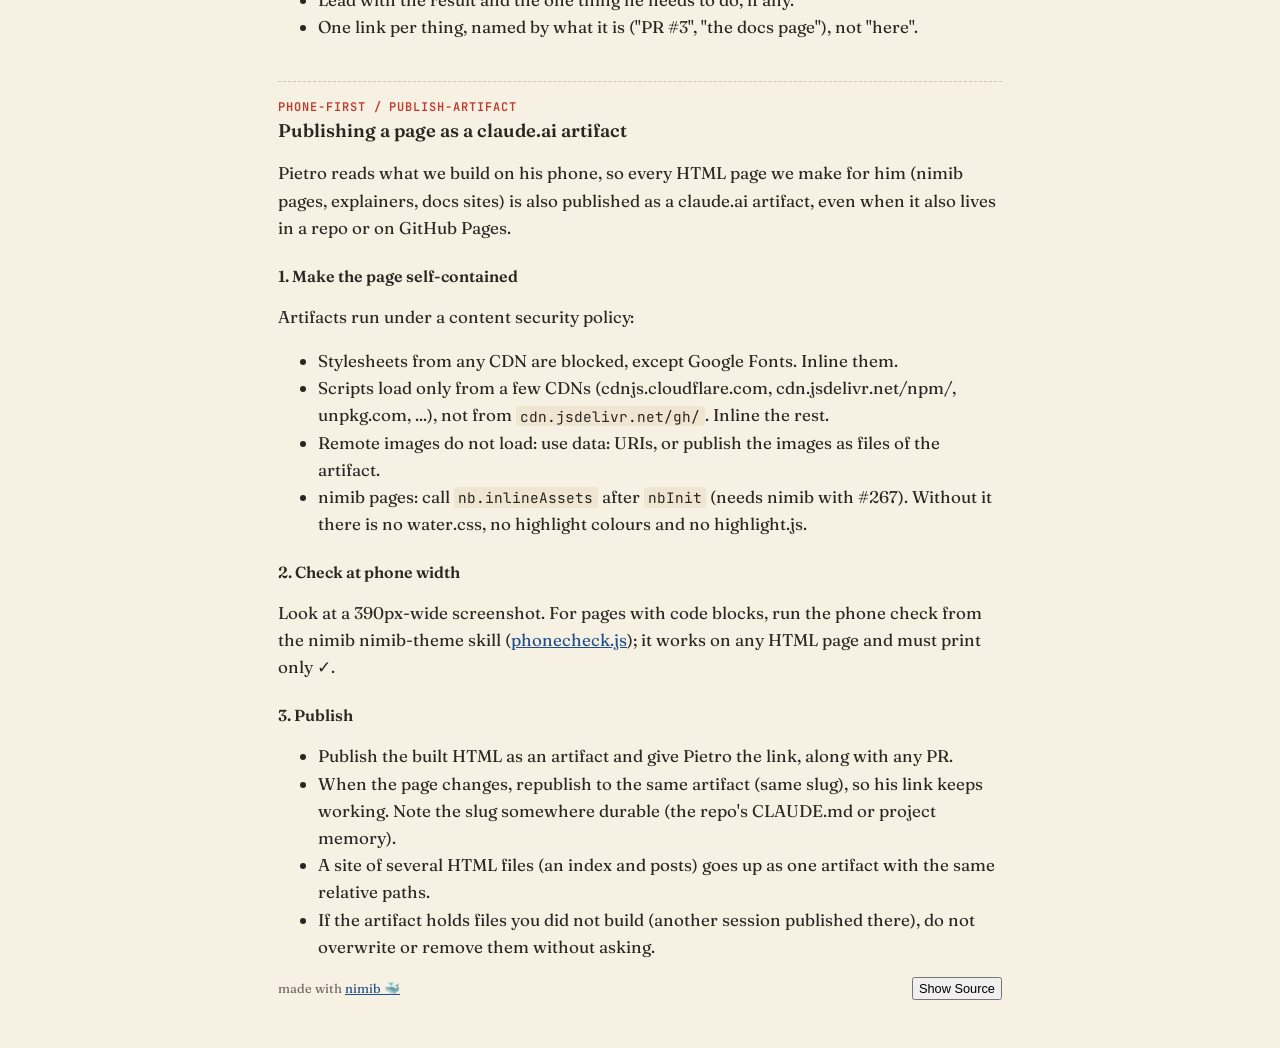
==== commit a3e23fb6: "Add phone-first/easy-review skill (draft) Co-Authored-By: Claude Opus 5.5 <noreply@anthropic.com> Cl" ====
--- a/docs/index.html
+++ b/docs/index.html
@@ -1553,6 +1553,7 @@
 </ul>
 <h3 class="plugin">plugin · phone-first</h3>
 <ul class="cards">
+<li class="card"><a class="name" href="#easy-review">easy-review</a> <span class="status draft">draft</span><p>Use whenever you hand work back to Pietro (a PR, a page, a release, a change he must check), so he can review and act on it from his phone in a tap or two.</p><a class="src" href="https://github.com/pietroppeter/skills/blob/main/plugins/phone-first/skills/easy-review/SKILL.md">plugins/phone-first/skills/easy-review/SKILL.md</a></li>
 <li class="card"><a class="name" href="#publish-artifact">publish-artifact</a> <span class="status personal">personal</span><p>Use when you build an HTML page for Pietro (a nimib page, an explainer, docs), to publish it as a claude.ai artifact he can read on his phone, and to keep its link stable.</p><a class="src" href="https://github.com/pietroppeter/skills/blob/main/plugins/phone-first/skills/publish-artifact/SKILL.md">plugins/phone-first/skills/publish-artifact/SKILL.md</a></li>
 </ul>
 <section class="skill" id="nimib-theme"><p class="kicker">nimib / nimib-theme</p>
@@ -1573,6 +1574,32 @@
 </code></pre>
 <p>It must print only ✓: the page is not wider than 390px, code is 11 to 14px, every block scrolls inside its box, every code block is highlighted. Then look at a 390px-wide screenshot of one long code block.</p>
 <p>If the page will be published as a claude.ai artifact, also follow the publish-artifact skill (phone-first plugin).</p>
+</section>
+<section class="skill" id="easy-review"><p class="kicker">phone-first / easy-review</p>
+<h3>Make every result easy to review from the phone</h3>
+<p>Assume Pietro is on his phone, always. He can tap links, look at pictures and press buttons; he cannot run commands, open local paths or read long diffs comfortably. Every reply that delivers work gives him what he needs to review it and act on it without a laptop.</p>
+<h4>Links, always clickable</h4>
+<ul>
+<li>A PR: link it. A pushed change to an open PR: link the PR again, not just &quot;pushed&quot;.</li>
+<li>Anything rendered (a page, a docs site, a nimib explainer): publish it as an artifact (publish-artifact skill) and link that. Until then, a rendered preview link, e.g. <code>https://raw.githack.com/&lt;owner&gt;/&lt;repo&gt;/&lt;branch&gt;/&lt;path&gt;.html</code>.</li>
+<li>A file: link it on GitHub (<code>https://github.com/&lt;owner&gt;/&lt;repo&gt;/blob/&lt;branch&gt;/&lt;path&gt;</code>), never a bare local path.</li>
+<li>Settings he must change: the direct settings URL (e.g. <code>https://github.com/&lt;owner&gt;/&lt;repo&gt;/settings/pages</code>), with what to pick.</li>
+</ul>
+<h4>Releases: one tap to create</h4>
+<p>When a release is due, do not tell him to create it: give a prefilled link to GitHub's new-release form, with the new tag, title and notes filled in:</p>
+<pre><code class="language-text">https://github.com/&lt;owner&gt;/&lt;repo&gt;/releases/new?tag=v0.4.4&amp;target=main&amp;title=v0.4.4&amp;body=&lt;url-encoded notes&gt;
+</code></pre>
+<p>He opens it, checks, and presses <em>Publish release</em>. After it exists, link the release page.</p>
+<h4>Show, don't describe</h4>
+<ul>
+<li>A visual change: attach a phone-width (390px) screenshot, before and after when it fixes something.</li>
+<li>A rule or decision: one line of evidence (a check's output, a number), not a paragraph.</li>
+</ul>
+<h4>Keep it skimmable</h4>
+<ul>
+<li>Lead with the result and the one thing he needs to do, if any.</li>
+<li>One link per thing, named by what it is (&quot;PR #3&quot;, &quot;the docs page&quot;), not &quot;here&quot;.</li>
+</ul>
 </section>
 <section class="skill" id="publish-artifact"><p class="kicker">phone-first / publish-artifact</p>
 <h3>Publishing a page as a claude.ai artifact</h3>
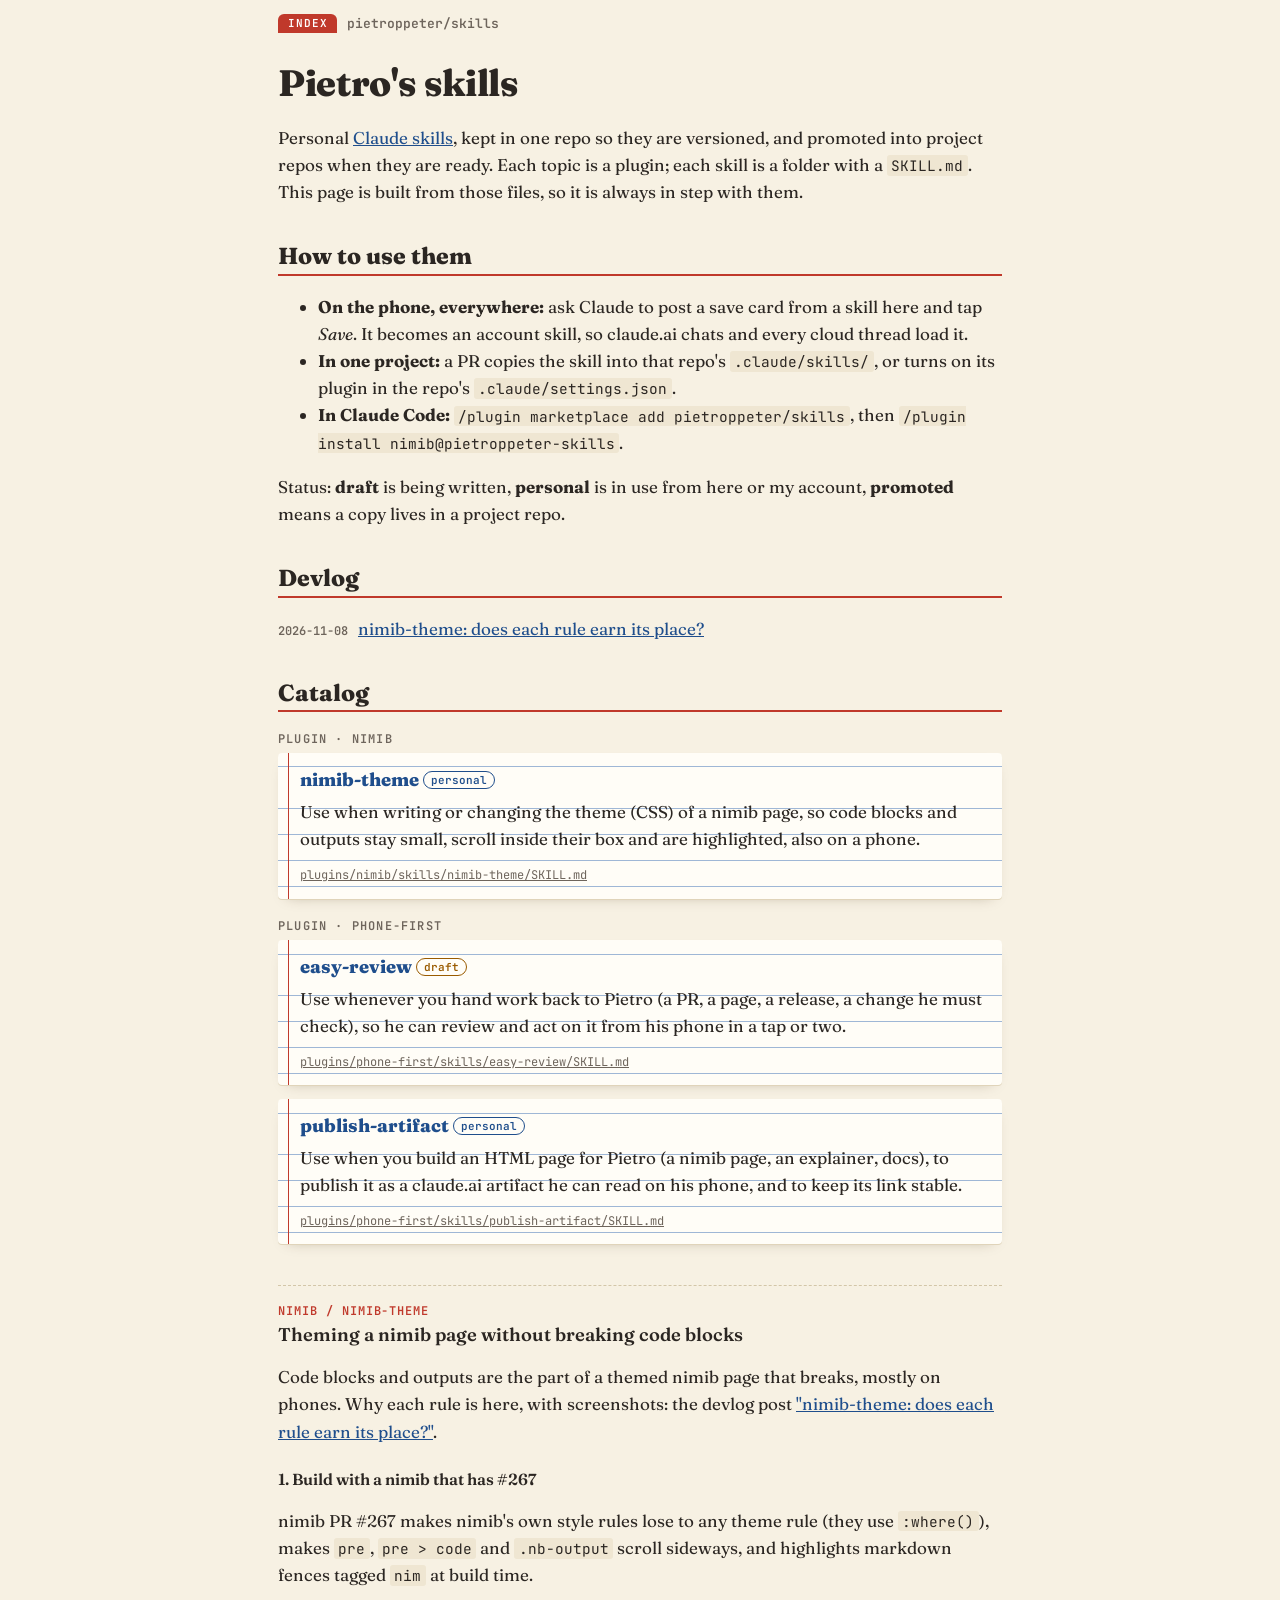
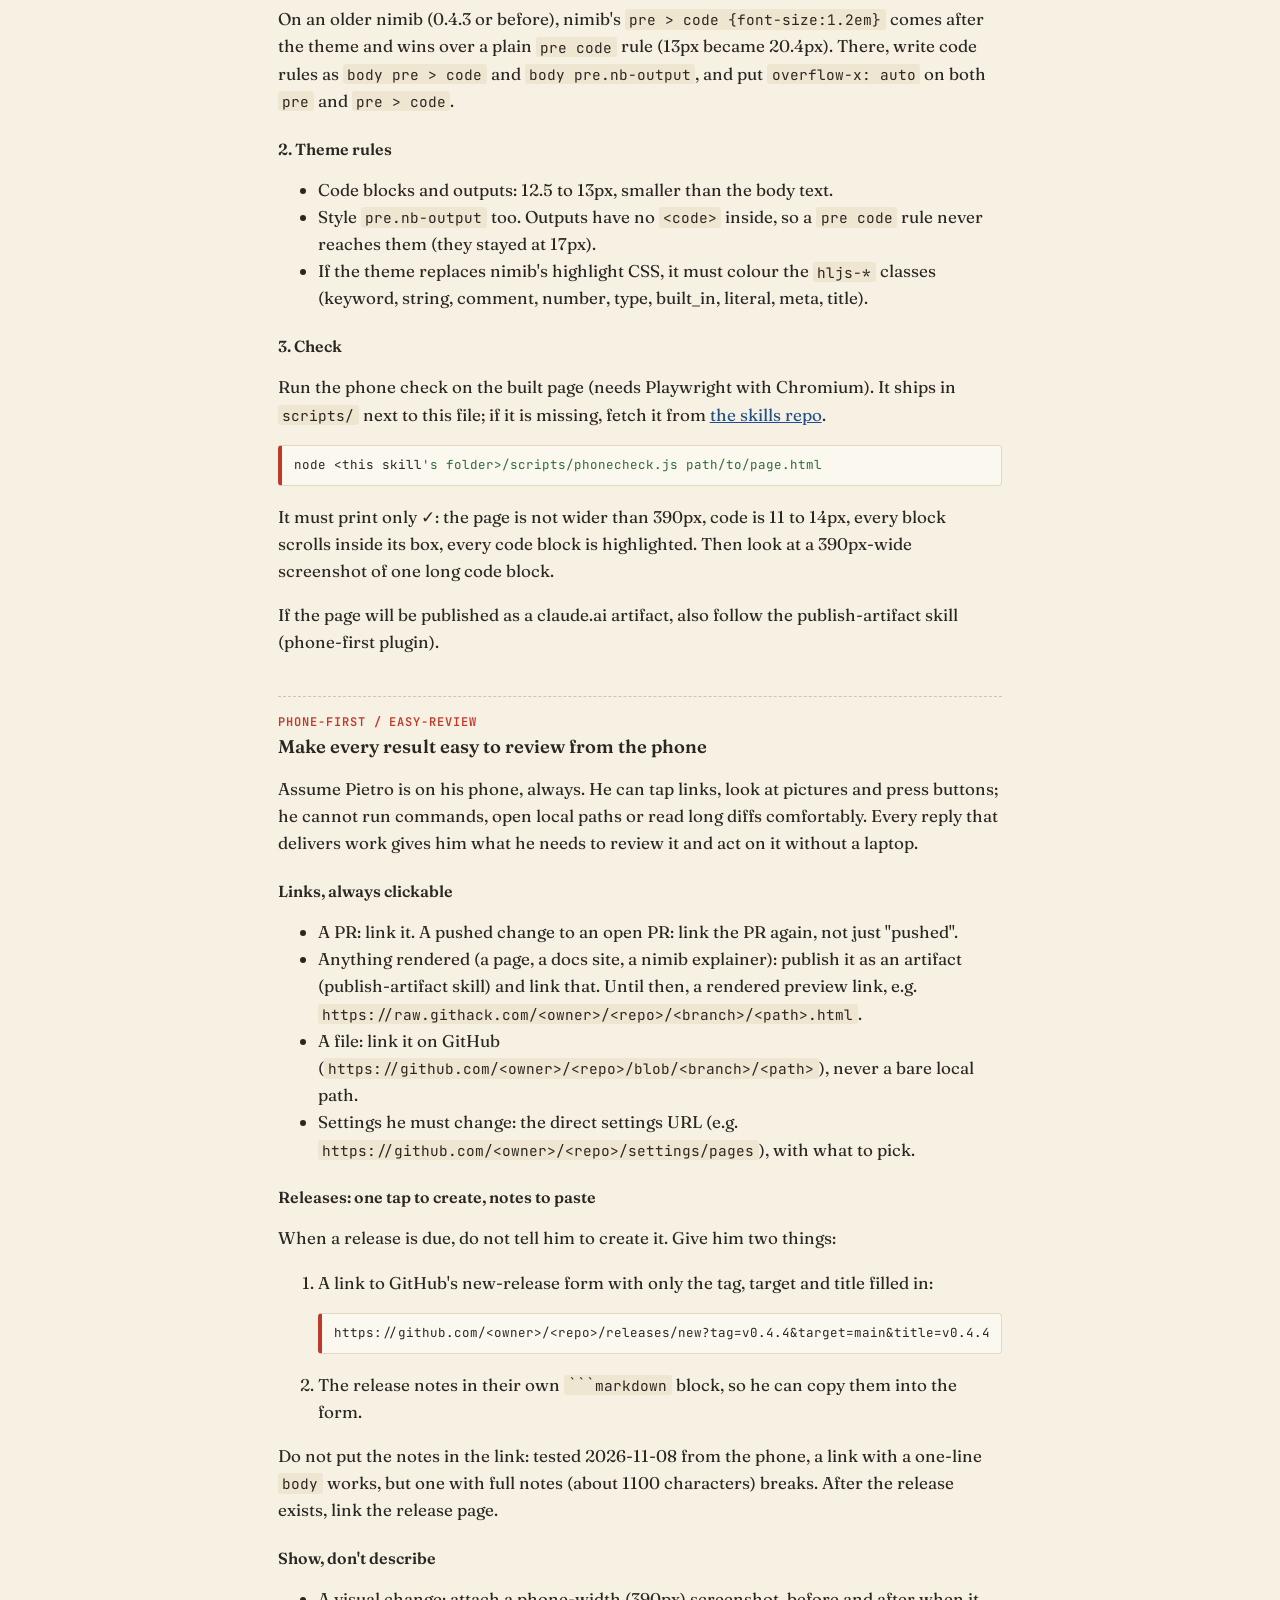
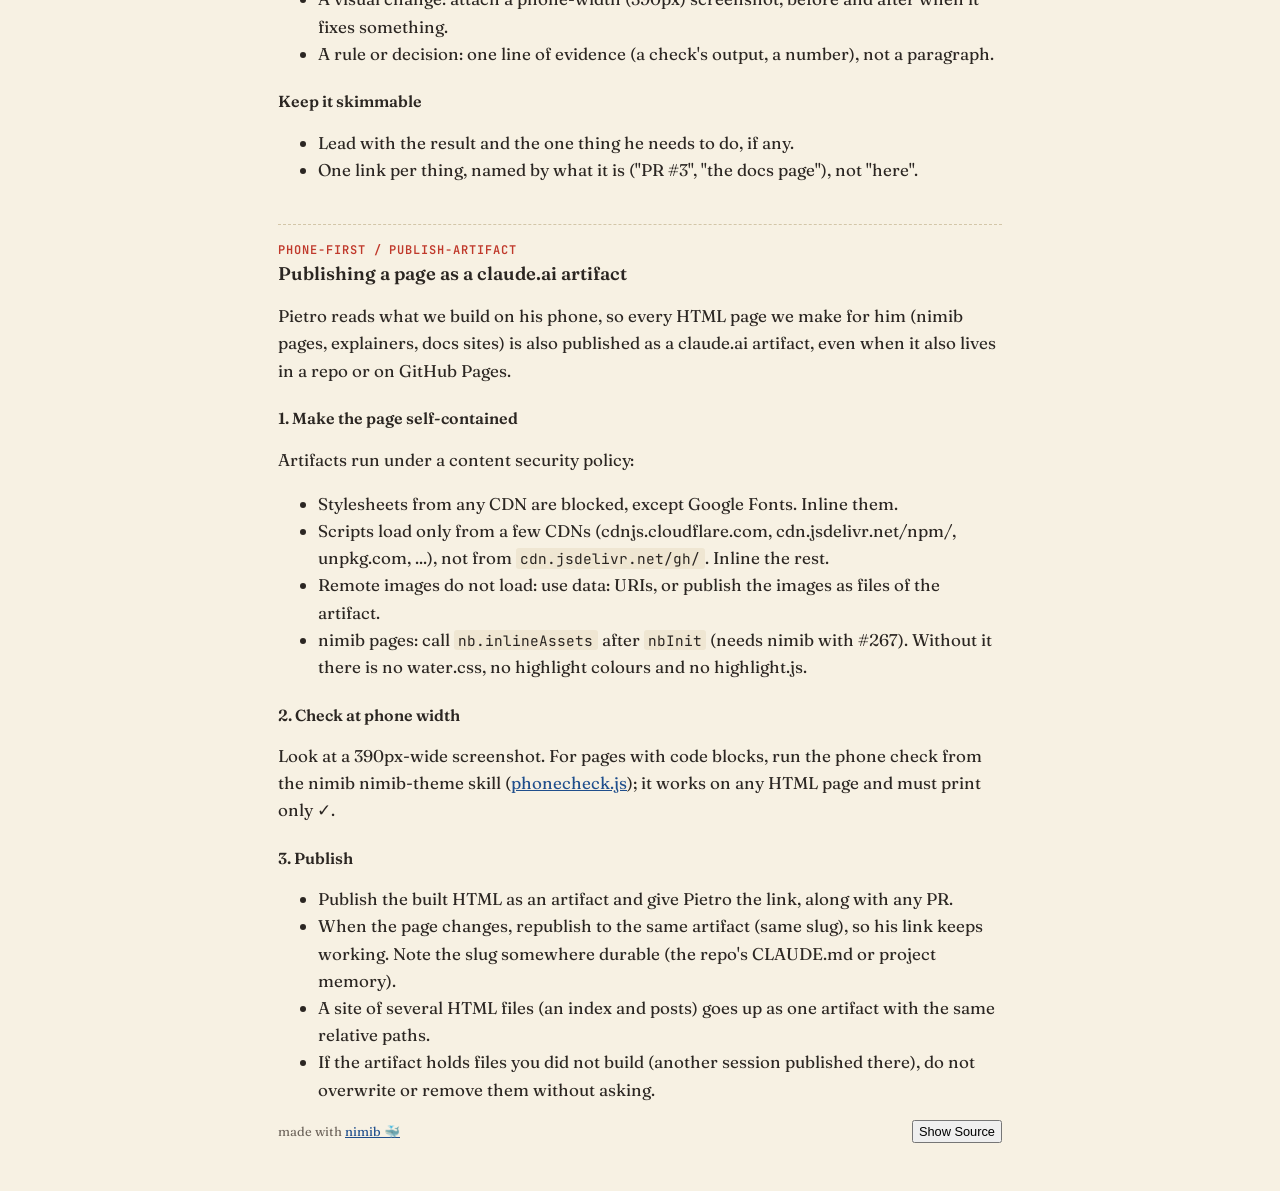
==== commit 3231900a: "easy-review: release link with tag only, notes as a separate snippet A link with full notes in body " ====
--- a/docs/index.html
+++ b/docs/index.html
@@ -52,6 +52,7 @@
 table { border-collapse: collapse; width: 100%; font-size: 14px; display: block; overflow-x: auto; }
 th, td { border-bottom: 1px solid #ddd1b6; padding: 6px 8px; text-align: left; vertical-align: top; }
 .posts { list-style: none; padding: 0; } .posts time { font: 600 12px "JetBrains Mono", monospace; color: var(--muted); margin-right: 6px; }
+:not(pre) > code { overflow-wrap: anywhere; }
 </style>
   
   <style>
@@ -1585,11 +1586,19 @@
 <li>A file: link it on GitHub (<code>https://github.com/&lt;owner&gt;/&lt;repo&gt;/blob/&lt;branch&gt;/&lt;path&gt;</code>), never a bare local path.</li>
 <li>Settings he must change: the direct settings URL (e.g. <code>https://github.com/&lt;owner&gt;/&lt;repo&gt;/settings/pages</code>), with what to pick.</li>
 </ul>
-<h4>Releases: one tap to create</h4>
-<p>When a release is due, do not tell him to create it: give a prefilled link to GitHub's new-release form, with the new tag, title and notes filled in:</p>
-<pre><code class="language-text">https://github.com/&lt;owner&gt;/&lt;repo&gt;/releases/new?tag=v0.4.4&amp;target=main&amp;title=v0.4.4&amp;body=&lt;url-encoded notes&gt;
+<h4>Releases: one tap to create, notes to paste</h4>
+<p>When a release is due, do not tell him to create it. Give him two things:</p>
+<ol>
+<li>
+<p>A link to GitHub's new-release form with only the tag, target and title filled in:</p>
+<pre><code class="language-text">https://github.com/&lt;owner&gt;/&lt;repo&gt;/releases/new?tag=v0.4.4&amp;target=main&amp;title=v0.4.4
 </code></pre>
-<p>He opens it, checks, and presses <em>Publish release</em>. After it exists, link the release page.</p>
+</li>
+<li>
+<p>The release notes in their own <code>```markdown</code> block, so he can copy them into the form.</p>
+</li>
+</ol>
+<p>Do not put the notes in the link: tested 2026-11-08 from the phone, a link with a one-line <code>body</code> works, but one with full notes (about 1100 characters) breaks. After the release exists, link the release page.</p>
 <h4>Show, don't describe</h4>
 <ul>
 <li>A visual change: attach a phone-width (390px) screenshot, before and after when it fixes something.</li>
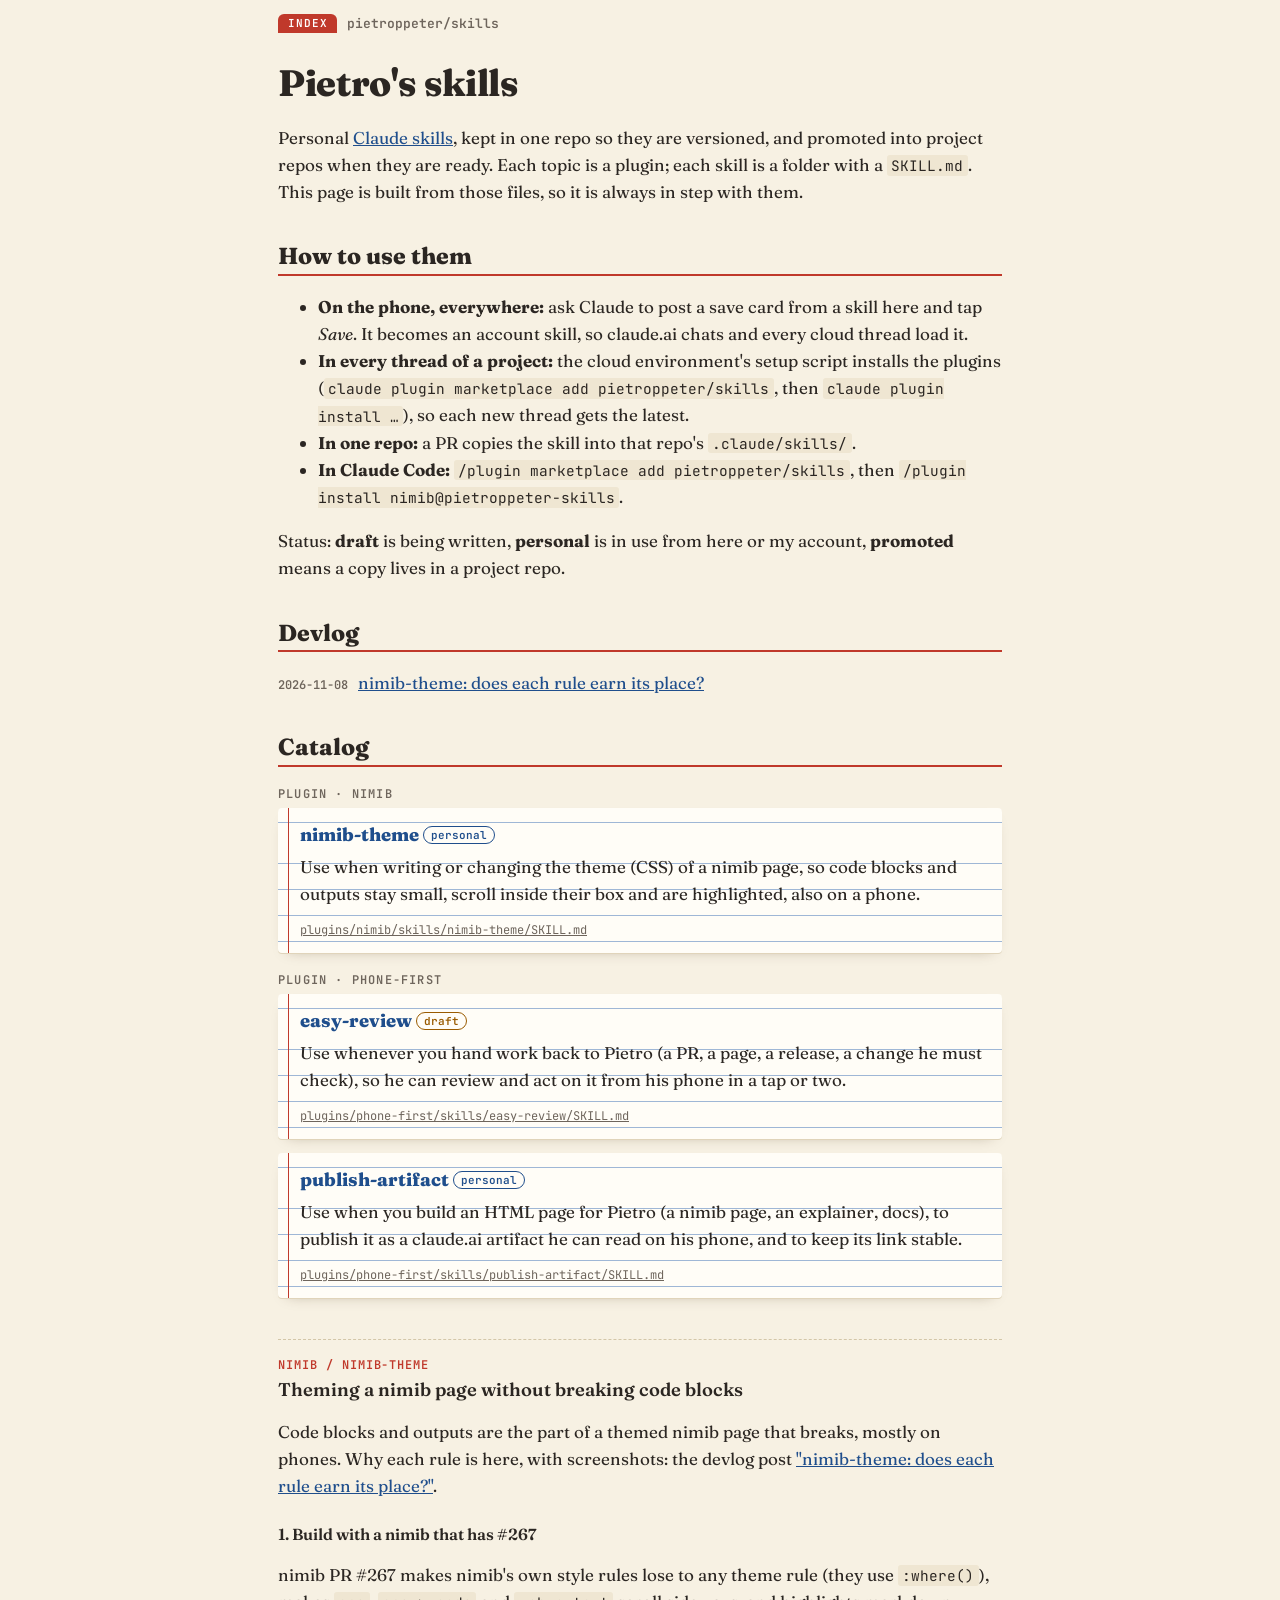
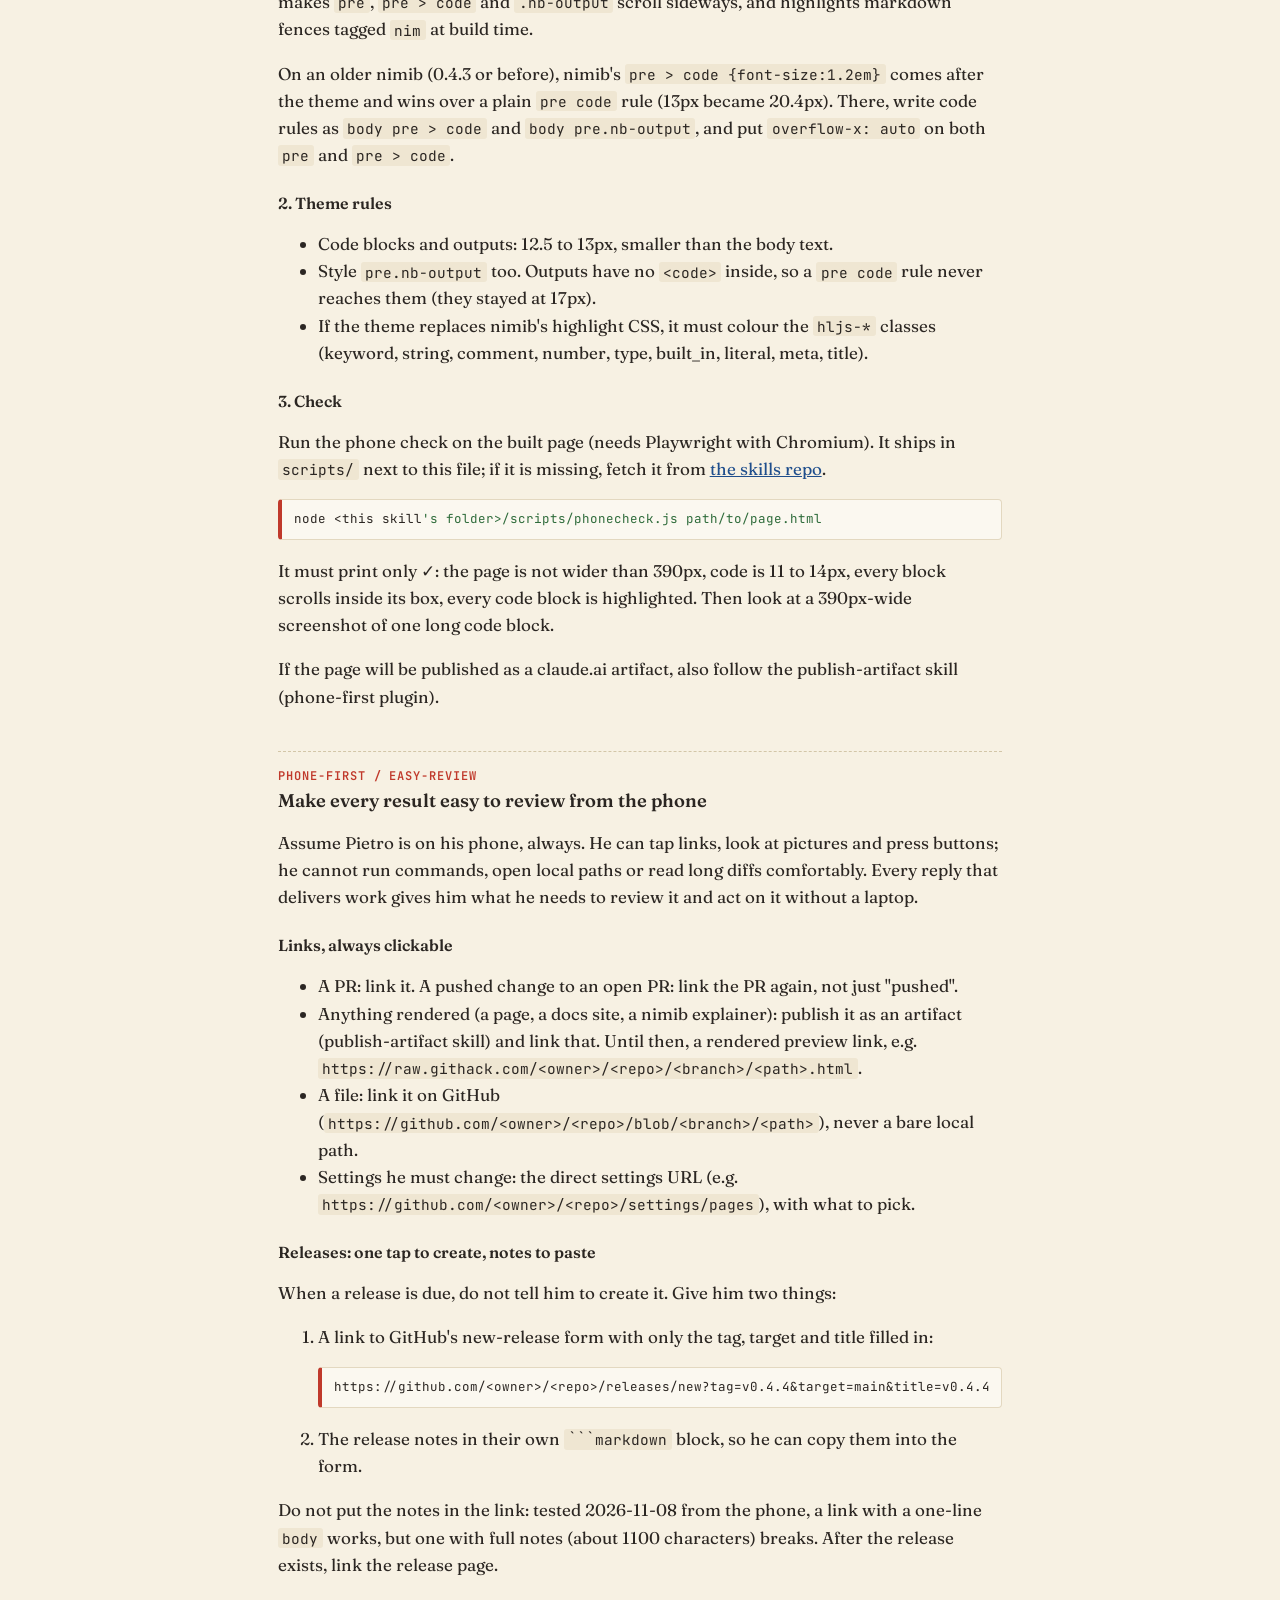
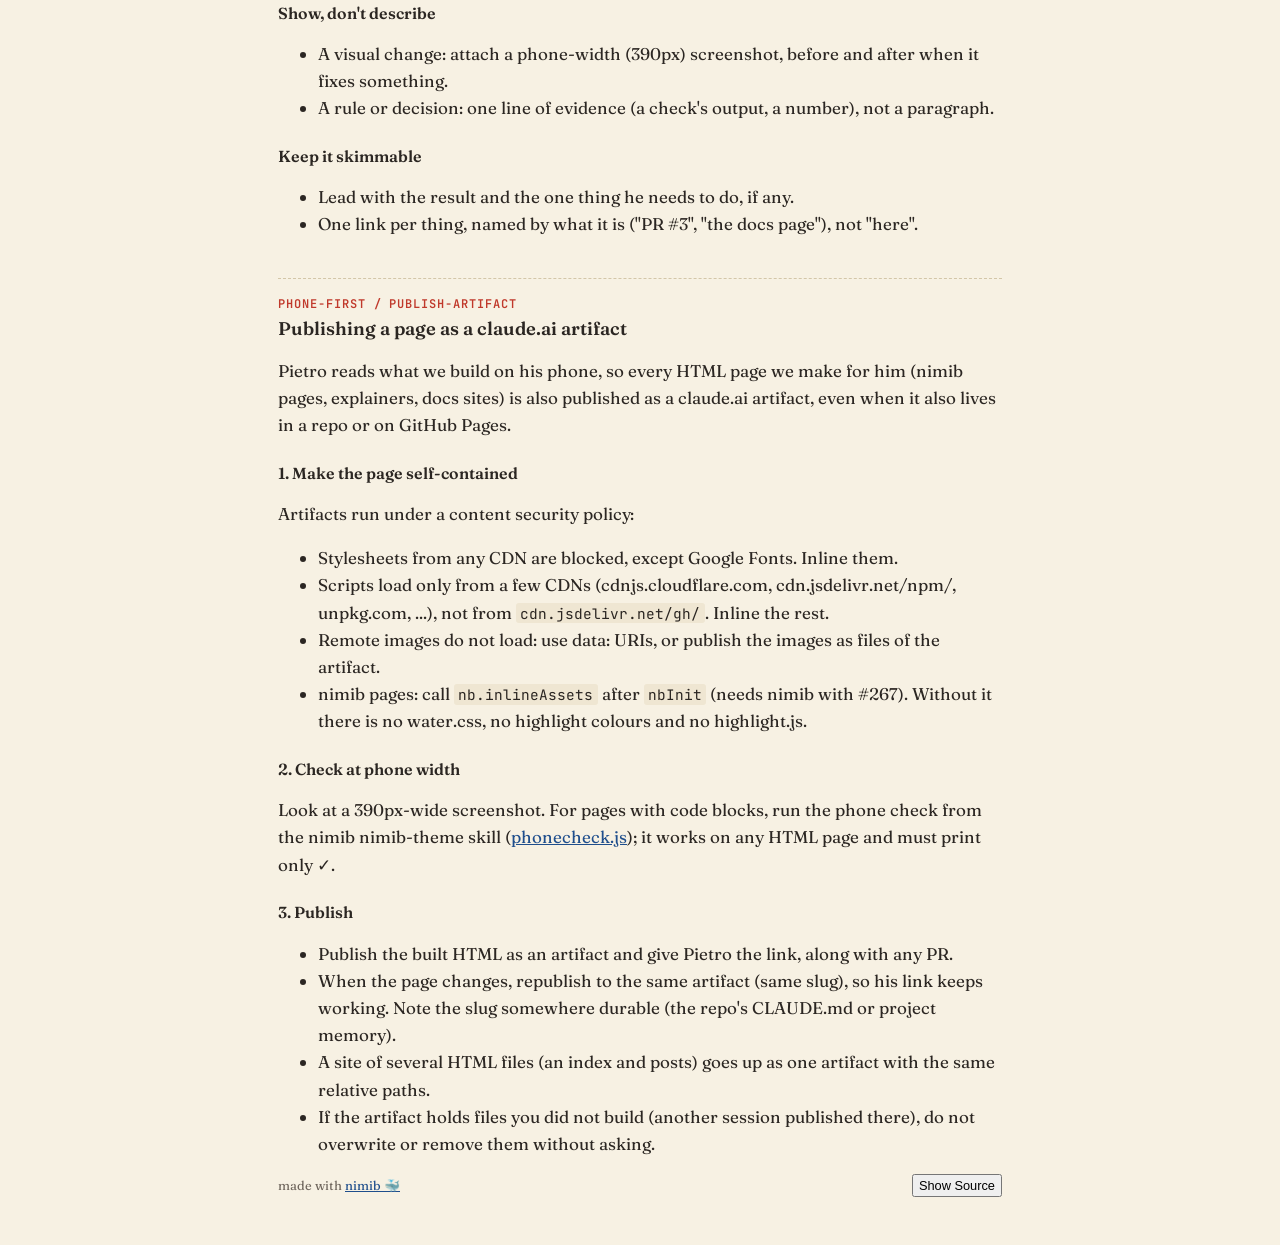
==== commit f8c71f71: "Document the setup-script route for project threads Tested: project threads don't read a repo's .cla" ====
--- a/docs/index.html
+++ b/docs/index.html
@@ -1537,8 +1537,9 @@
 <ul>
 <li><strong>On the phone, everywhere:</strong> ask Claude to post a save card from a skill here and tap <em>Save</em>.
 It becomes an account skill, so claude.ai chats and every cloud thread load it.</li>
-<li><strong>In one project:</strong> a PR copies the skill into that repo's <code>.claude/skills/</code>,
-or turns on its plugin in the repo's <code>.claude/settings.json</code>.</li>
+<li><strong>In every thread of a project:</strong> the cloud environment's setup script installs the plugins
+(<code>claude plugin marketplace add pietroppeter/skills</code>, then <code>claude plugin install …</code>), so each new thread gets the latest.</li>
+<li><strong>In one repo:</strong> a PR copies the skill into that repo's <code>.claude/skills/</code>.</li>
 <li><strong>In Claude Code:</strong> <code>/plugin marketplace add pietroppeter/skills</code>, then <code>/plugin install nimib@pietroppeter-skills</code>.</li>
 </ul>
 <p>Status: <strong>draft</strong> is being written, <strong>personal</strong> is in use from here or my account,
@@ -1699,8 +1700,9 @@
 
 - **On the phone, everywhere:** ask Claude to post a save card from a skill here and tap *Save*.
   It becomes an account skill, so claude.ai chats and every cloud thread load it.
-- **In one project:** a PR copies the skill into that repo's `.claude/skills/`,
-  or turns on its plugin in the repo's `.claude/settings.json`.
+- **In every thread of a project:** the cloud environment's setup script installs the plugins
+  (`claude plugin marketplace add pietroppeter/skills`, then `claude plugin install …`), so each new thread gets the latest.
+- **In one repo:** a PR copies the skill into that repo's `.claude/skills/`.
 - **In Claude Code:** `/plugin marketplace add pietroppeter/skills`, then `/plugin install nimib@pietroppeter-skills`.
 
 Status: **draft** is being written, **personal** is in use from here or my account,
